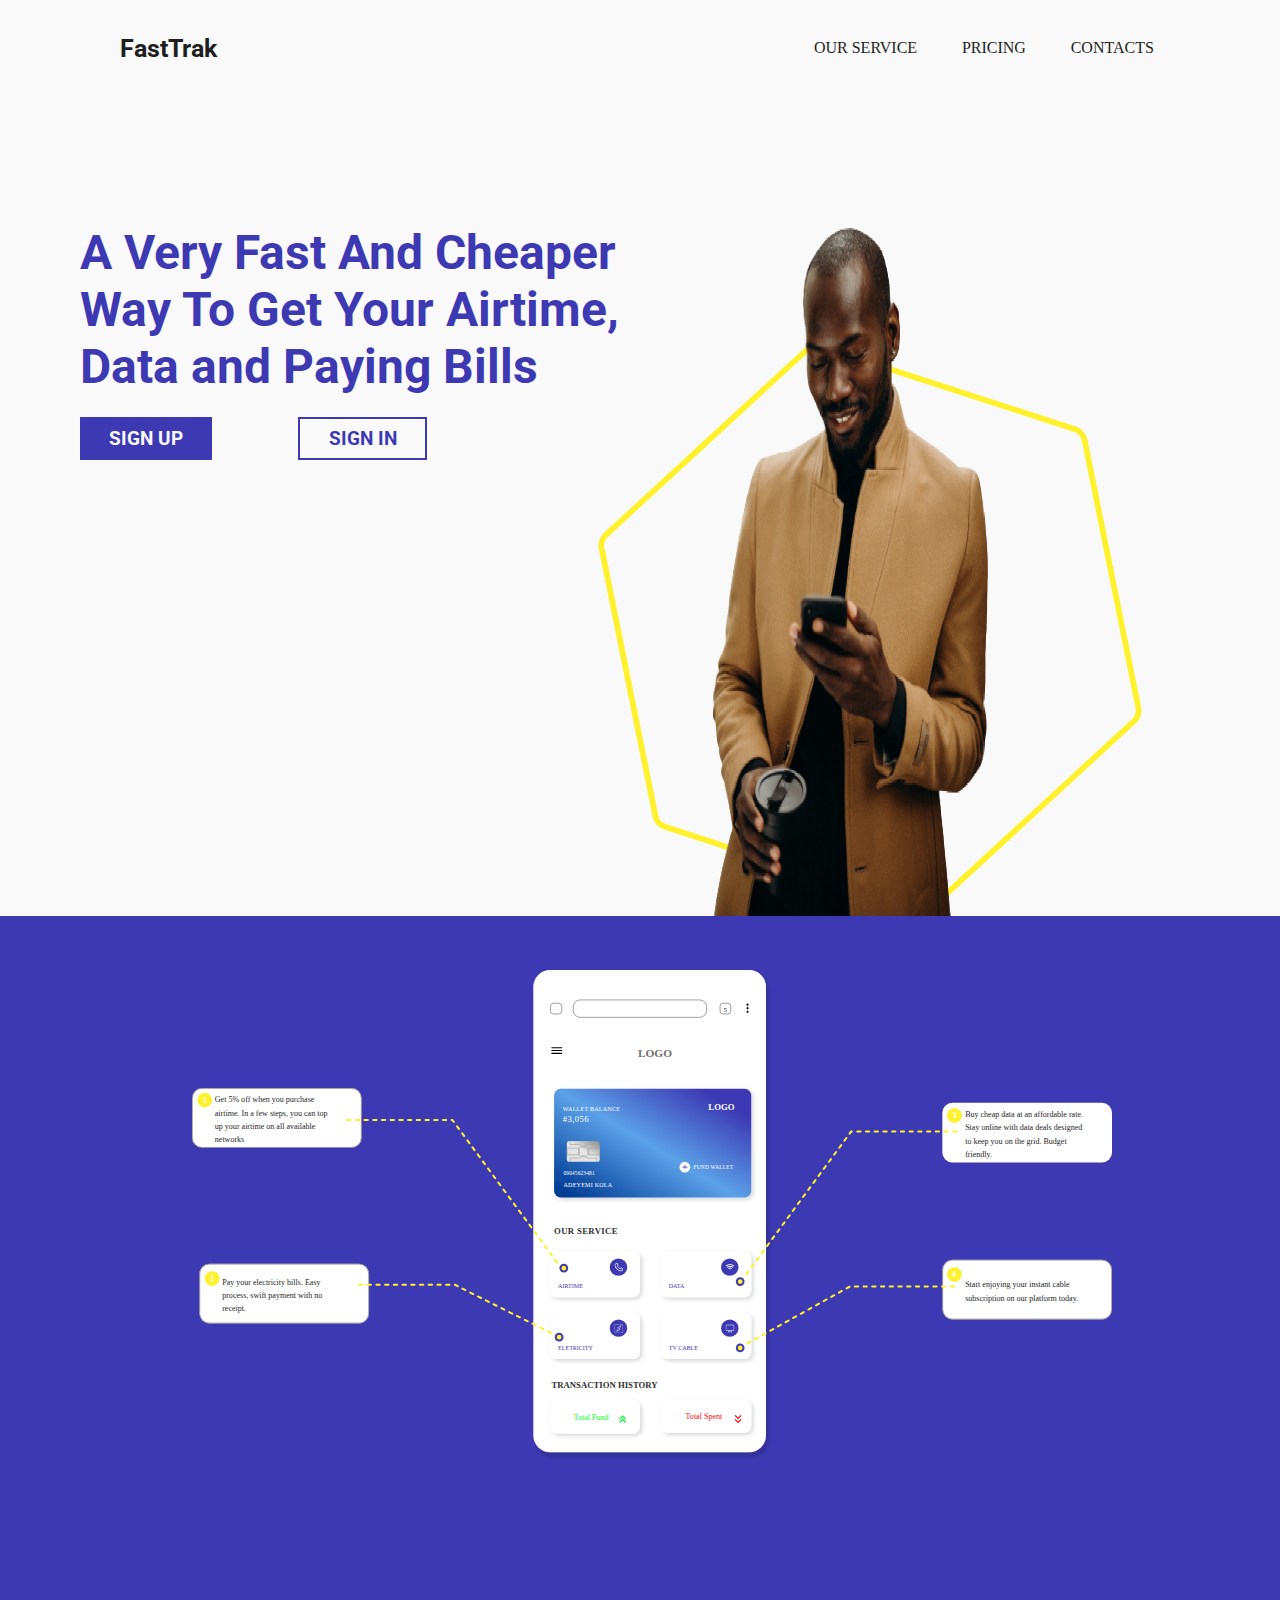
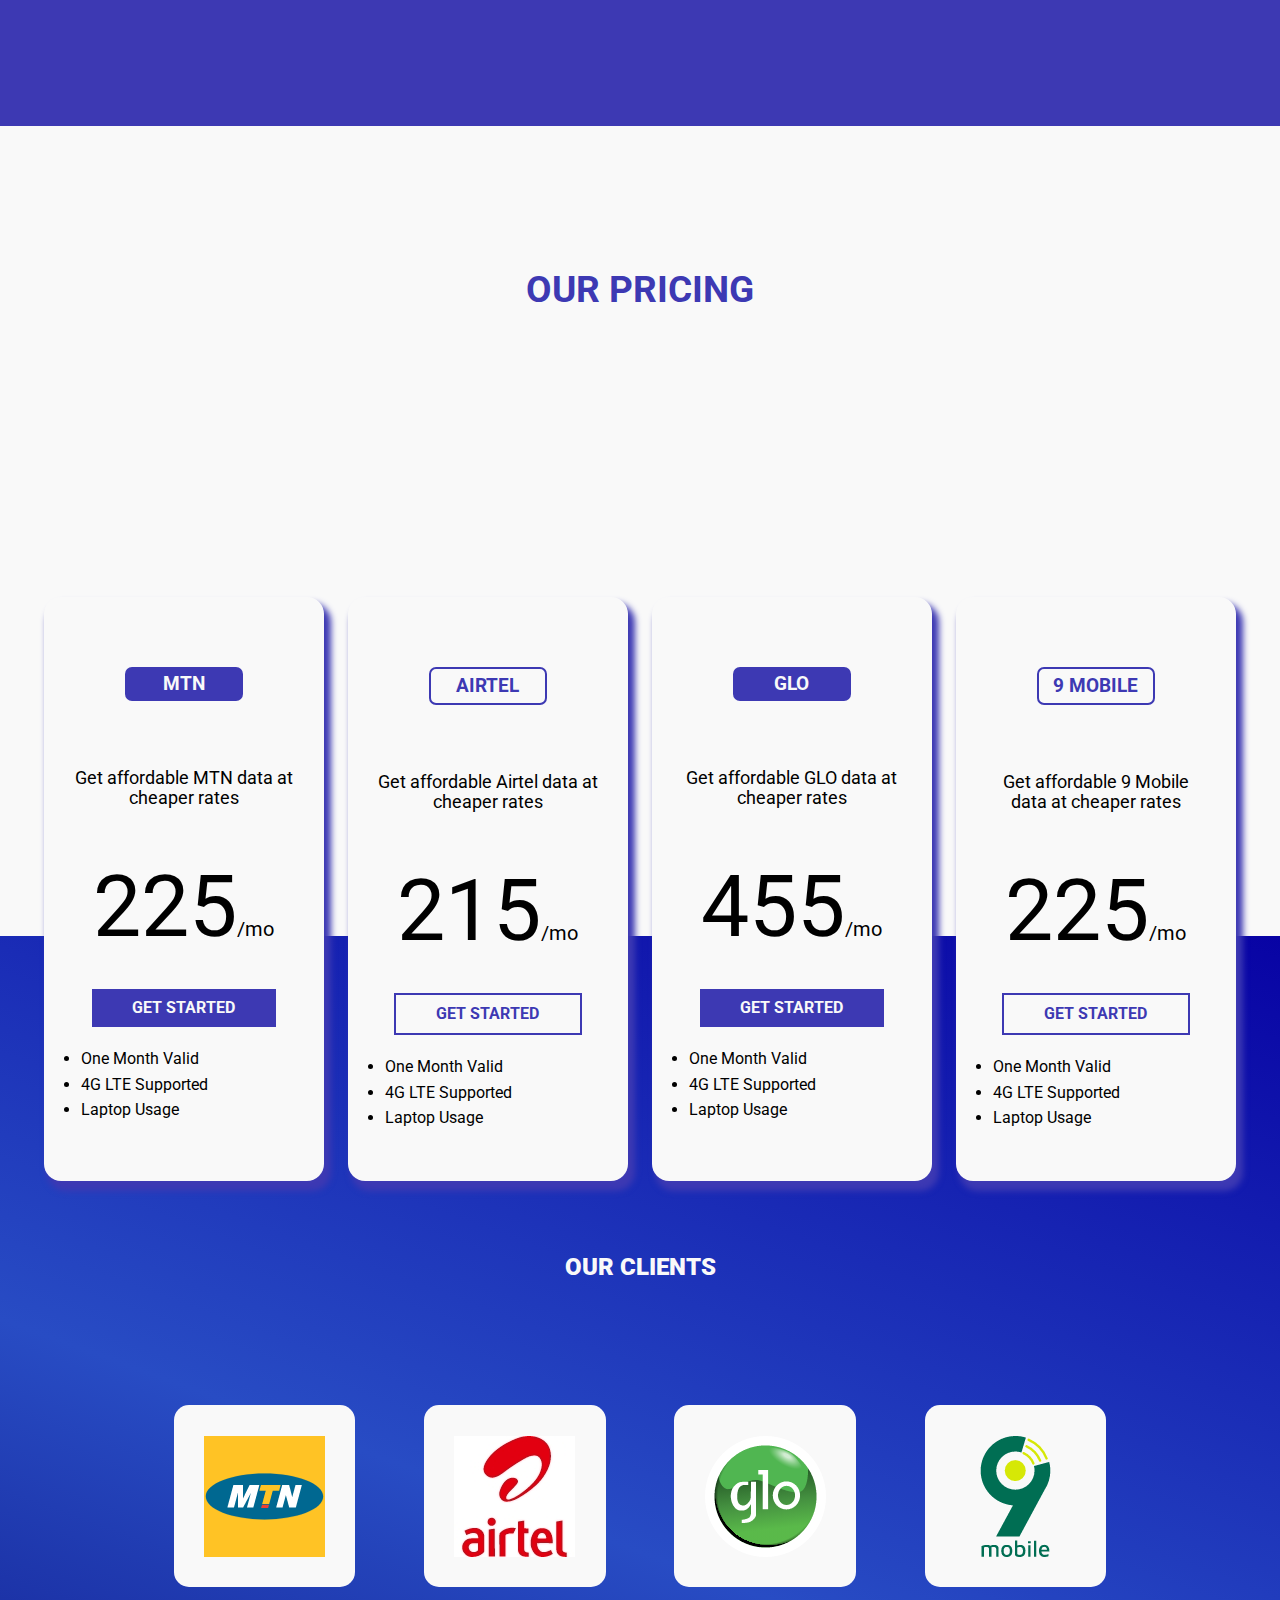
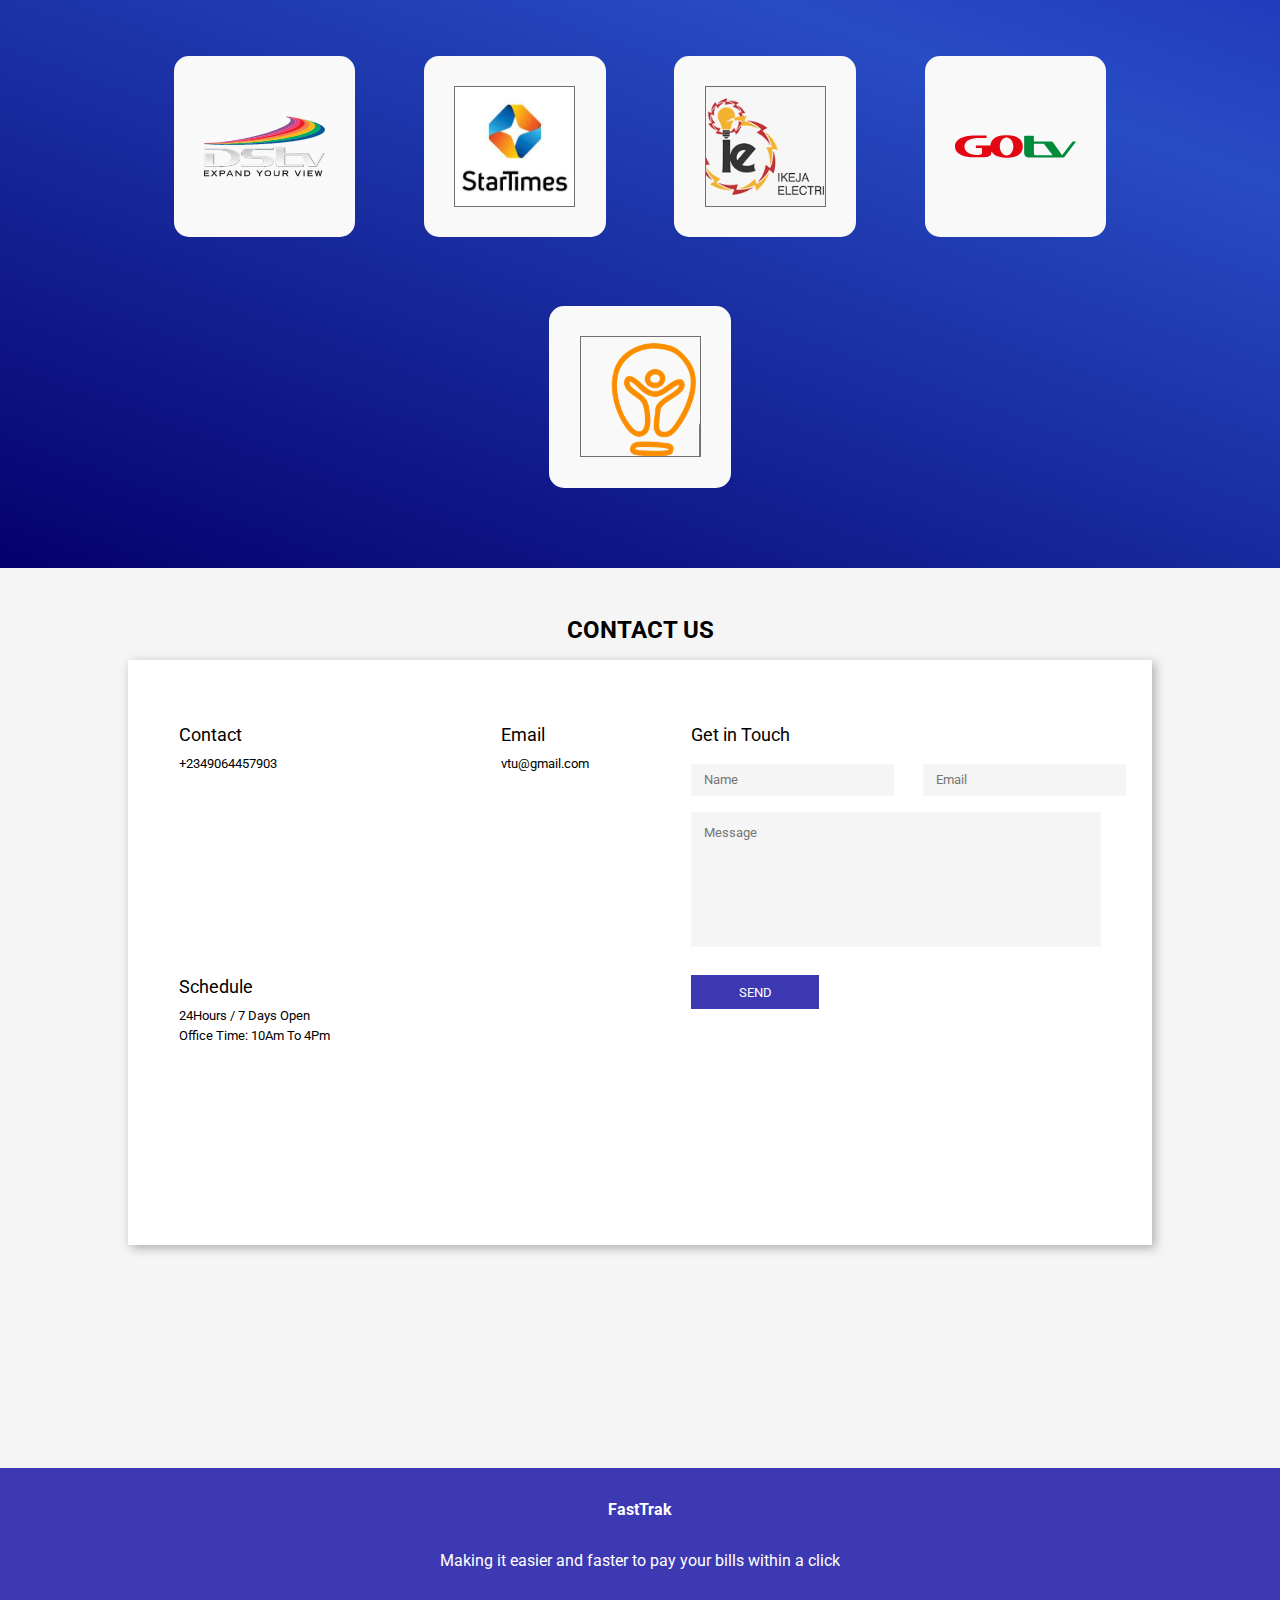
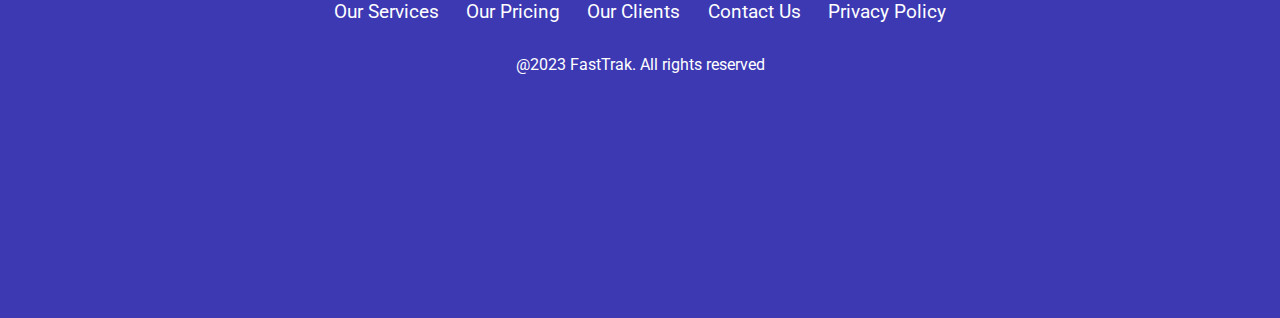
==== index.html @ 31186210 "fixed responsiveness on hero and header section" ====
<!DOCTYPE html>
<html lang="en">
  <head>
    <meta charset="UTF-8" />
    <meta name="viewport" content="width=device-width, initial-scale=1.0" />
    <title>VTU Website</title>
    <link rel="stylesheet" href="style.css" />
    <link rel="preconnect" href="https://fonts.googleapis.com" />
    <link rel="preconnect" href="https://fonts.gstatic.com" crossorigin />
    <link
      href="https://fonts.googleapis.com/css2?family=Roboto:ital,wght@0,300;0,400;0,500;0,700;0,900;1,300&display=swap"
      rel="stylesheet"
    />
    <script defer src="script.js"></script>
  </head>
  <body>
    <!-- HEADER -->
    <header>
      <h1 class="logo">FastTrak</h1>
      <nav class="navbar">
        <ul class="navlinks">
          <li class="link"><a href="#">OUR SERVICE</a></li>
          <li class="link"><a href="#">PRICING</a></li>
          <li class="link"><a href="#">CONTACTS</a></li>
        </ul>
      </nav>
    </header>

    <!-- HEADER -->

    <!-- HERO -->

    <section class="hero">
      <div class="hero-side hero-left">
        <h1 class="hero-title">
          A Very Fast And Cheaper Way To Get Your Airtime, Data and Paying Bills
        </h1>
        <a href="/signup/signup.html" class="btn btn-main">SIGN UP</a>
        <a href="#" class="btn btn-second">SIGN IN</a>
      </div>
      <div class="hero-side hero-right">
        <svg
          class="hero-polygon"
          xmlns="http://www.w3.org/2000/svg"
          width="1224.513"
          height="1153.246"
          viewBox="0 0 1224.513 1153.246"
        >
          <g
            id="hero-polygon"
            transform="matrix(0.951, 0.309, -0.309, 0.951, 274.407, 0)"
            fill="none"
            stroke-linecap="round"
          >
            <path
              d="M731.7,0a30,30,0,0,1,26.147,15.292l232.875,414a30,30,0,0,1,0,29.416l-232.875,414A30,30,0,0,1,731.7,888H267.3a30,30,0,0,1-26.147-15.292l-232.875-414a30,30,0,0,1,0-29.416l232.875-414A30,30,0,0,1,267.3,0Z"
              stroke="none"
            />
            <path
              d="M 267.2954711914062 9.99993896484375 C 260.08056640625 9.99993896484375 253.4012451171875 13.90631103515625 249.864013671875 20.19488525390625 L 16.98895263671875 434.1947326660156 C 13.58685302734375 440.2427368164062 13.58685302734375 447.7571411132812 16.98883056640625 453.8051452636719 L 249.8638916015625 867.8051147460938 C 253.401123046875 874.0933837890625 260.0804443359375 877.9998168945312 267.2953491210938 877.9998168945312 L 731.7047119140625 877.9998168945312 C 738.9194946289062 877.9998168945312 745.5989990234375 874.0933837890625 749.1361694335938 867.8049926757812 L 982.0111083984375 453.8051452636719 C 985.4132080078125 447.7570190429688 985.4132080078125 440.2428588867188 982.0111083984375 434.1947326660156 L 749.1361694335938 20.19488525390625 C 745.5989990234375 13.90631103515625 738.9194946289062 9.99993896484375 731.7047119140625 9.99993896484375 L 267.2954711914062 9.99993896484375 M 267.2954711914062 -6.103515625e-05 L 731.7047119140625 -6.103515625e-05 C 742.54296875 -6.103515625e-05 752.538330078125 5.8458251953125 757.8519287109375 15.29217529296875 L 990.726806640625 429.2920837402344 C 995.8638916015625 438.4244689941406 995.8638916015625 449.5754089355469 990.726806640625 458.7077941894531 L 757.8519287109375 872.7076416015625 C 752.538330078125 882.1539306640625 742.54296875 887.9998168945312 731.7047119140625 887.9998168945312 L 267.2953491210938 887.9998168945312 C 256.4572143554688 887.9998168945312 246.4616088867188 882.1539306640625 241.148193359375 872.7076416015625 L 8.2730712890625 458.7077941894531 C 3.13616943359375 449.5754089355469 3.13616943359375 438.4244689941406 8.27325439453125 429.2920837402344 L 241.1483154296875 15.29217529296875 C 246.4617919921875 5.8458251953125 256.4573364257812 -6.103515625e-05 267.2954711914062 -6.103515625e-05 Z"
              stroke="none"
              fill="#fff12c"
            />
          </g>
        </svg>
        <img
          class="hero-image"
          src="./design assets/hero-image.png"
          alt="data enthusiast"
        />
        <!-- hero image here... -->
      </div>
    </section>
    <!-- HERO -->

    <!-- OUR SERVICES -->
    <section class="our-services">
      <div class="our_services_svg_div">
        <h1>Our Services</h1>
        <svg
          xmlns="http://www.w3.org/2000/svg"
          xmlns:xlink="http://www.w3.org/1999/xlink"
          width="920"
          height="737"
          viewBox="0 0 1372 737"
          class="our_services_svg"
        >
          <defs>
            <filter
              id="Rectangle_449"
              x="505"
              y="0"
              width="365"
              height="737"
              filterUnits="userSpaceOnUse"
            >
              <feOffset dx="5" dy="8" input="SourceAlpha" />
              <feGaussianBlur stdDeviation="3" result="blur" />
              <feFlood flood-opacity="0.161" />
              <feComposite operator="in" in2="blur" />
              <feComposite in="SourceGraphic" />
            </filter>
            <linearGradient
              id="linear-gradient"
              x1="0.878"
              y1="0.147"
              x2="0.025"
              y2="0.934"
              gradientUnits="objectBoundingBox"
            >
              <stop offset="0" stop-color="#3d39b3" />
              <stop offset="0.466" stop-color="#5ba1e8" />
              <stop offset="1" stop-color="#003c95" />
            </linearGradient>
            <filter
              id="Rectangle_389"
              x="534"
              y="172"
              width="312"
              height="180"
              filterUnits="userSpaceOnUse"
            >
              <feOffset dx="3" dy="3" input="SourceAlpha" />
              <feGaussianBlur stdDeviation="3" result="blur-2" />
              <feFlood flood-opacity="0.161" />
              <feComposite operator="in" in2="blur-2" />
              <feComposite in="SourceGraphic" />
            </filter>
            <linearGradient
              id="linear-gradient-2"
              x1="0.955"
              y1="0.056"
              x2="0.069"
              y2="0.948"
              gradientUnits="objectBoundingBox"
            >
              <stop offset="0" stop-color="#919191" />
              <stop offset="0.494" stop-color="#e6e6e6" />
              <stop offset="1" stop-color="#e2e2e2" />
            </linearGradient>
            <filter
              id="Rectangle_394"
              x="528"
              y="414"
              width="152"
              height="87"
              filterUnits="userSpaceOnUse"
            >
              <feOffset dx="3" dy="3" input="SourceAlpha" />
              <feGaussianBlur stdDeviation="3" result="blur-3" />
              <feFlood flood-opacity="0.161" />
              <feComposite operator="in" in2="blur-3" />
              <feComposite in="SourceGraphic" />
            </filter>
            <filter
              id="Rectangle_402"
              x="528"
              y="637"
              width="152"
              height="67"
              filterUnits="userSpaceOnUse"
            >
              <feOffset dx="3" dy="3" input="SourceAlpha" />
              <feGaussianBlur stdDeviation="3" result="blur-4" />
              <feFlood flood-opacity="0.161" />
              <feComposite operator="in" in2="blur-4" />
              <feComposite in="SourceGraphic" />
            </filter>
            <filter
              id="Rectangle_403"
              x="694"
              y="636"
              width="152"
              height="67"
              filterUnits="userSpaceOnUse"
            >
              <feOffset dx="3" dy="3" input="SourceAlpha" />
              <feGaussianBlur stdDeviation="3" result="blur-5" />
              <feFlood flood-opacity="0.161" />
              <feComposite operator="in" in2="blur-5" />
              <feComposite in="SourceGraphic" />
            </filter>
            <filter
              id="Rectangle_396"
              x="528"
              y="506"
              width="152"
              height="87"
              filterUnits="userSpaceOnUse"
            >
              <feOffset dx="3" dy="3" input="SourceAlpha" />
              <feGaussianBlur stdDeviation="3" result="blur-6" />
              <feFlood flood-opacity="0.161" />
              <feComposite operator="in" in2="blur-6" />
              <feComposite in="SourceGraphic" />
            </filter>
            <filter
              id="Rectangle_395"
              x="694"
              y="414"
              width="152"
              height="87"
              filterUnits="userSpaceOnUse"
            >
              <feOffset dx="3" dy="3" input="SourceAlpha" />
              <feGaussianBlur stdDeviation="3" result="blur-7" />
              <feFlood flood-opacity="0.161" />
              <feComposite operator="in" in2="blur-7" />
              <feComposite in="SourceGraphic" />
            </filter>
            <clipPath id="clip-path">
              <rect
                id="Rectangle_398"
                data-name="Rectangle 398"
                width="13"
                height="13"
                transform="translate(-0.2 -0.037)"
                fill="#e3e3e3"
              />
            </clipPath>
            <clipPath id="clip-path-2">
              <rect
                id="Rectangle_399"
                data-name="Rectangle 399"
                width="13"
                height="13"
                transform="translate(0.141 0.421)"
                fill="#e3e3e3"
              />
            </clipPath>
            <clipPath id="clip-path-3">
              <rect
                id="Rectangle_400"
                data-name="Rectangle 400"
                width="13"
                height="13"
                transform="translate(-0.2 0.421)"
                fill="#fff"
              />
            </clipPath>
            <filter
              id="Rectangle_397"
              x="694"
              y="506"
              width="152"
              height="87"
              filterUnits="userSpaceOnUse"
            >
              <feOffset dx="3" dy="3" input="SourceAlpha" />
              <feGaussianBlur stdDeviation="3" result="blur-8" />
              <feFlood flood-opacity="0.161" />
              <feComposite operator="in" in2="blur-8" />
              <feComposite in="SourceGraphic" />
            </filter>
            <clipPath id="clip-path-4">
              <rect
                id="Rectangle_401"
                data-name="Rectangle 401"
                width="13"
                height="13"
                transform="translate(0.141 -0.037)"
                fill="#e3e3e3"
              />
            </clipPath>
          </defs>
          <g id="services" transform="translate(-274 -1286)">
            <g id="mobile">
              <g
                transform="matrix(1, 0, 0, 1, 274, 1286)"
                filter="url(#Rectangle_449)"
              >
                <rect
                  id="Rectangle_449-2"
                  data-name="Rectangle 449"
                  width="347"
                  height="719"
                  rx="25"
                  transform="translate(509 1)"
                  fill="#fff"
                />
              </g>
              <g
                id="Group_62"
                data-name="Group 62"
                transform="translate(789.702 1291)"
              >
                <g
                  id="Rectangle_387"
                  data-name="Rectangle 387"
                  transform="translate(52.298 40)"
                  fill="#fff"
                  stroke="#707070"
                  stroke-width="1"
                >
                  <rect width="200" height="27" rx="11" stroke="none" />
                  <rect
                    x="0.5"
                    y="0.5"
                    width="199"
                    height="26"
                    rx="10.5"
                    fill="none"
                  />
                </g>
                <g
                  id="icon_navigation_more_vert_24px"
                  data-name="icon/navigation/more_vert_24px"
                  transform="translate(302.298 43)"
                >
                  <rect id="Boundary" width="21" height="21" fill="none" />
                  <path
                    id="_Color"
                    data-name=" ↳Color"
                    d="M1.5,14A1.641,1.641,0,0,1,0,12.25,1.642,1.642,0,0,1,1.5,10.5,1.642,1.642,0,0,1,3,12.25,1.641,1.641,0,0,1,1.5,14Zm0-5.25A1.641,1.641,0,0,1,0,7,1.641,1.641,0,0,1,1.5,5.25,1.641,1.641,0,0,1,3,7,1.641,1.641,0,0,1,1.5,8.75Zm0-5.25A1.641,1.641,0,0,1,0,1.75,1.641,1.641,0,0,1,1.5,0,1.641,1.641,0,0,1,3,1.75,1.641,1.641,0,0,1,1.5,3.5Z"
                    transform="translate(9 3)"
                  />
                </g>
                <g
                  id="Rectangle_388"
                  data-name="Rectangle 388"
                  transform="translate(271.298 45)"
                  fill="#fff"
                  stroke="#707070"
                  stroke-width="1"
                >
                  <rect width="17" height="17" rx="5" stroke="none" />
                  <rect
                    x="0.5"
                    y="0.5"
                    width="16"
                    height="16"
                    rx="4.5"
                    fill="none"
                  />
                </g>
                <g
                  id="Rectangle_386"
                  data-name="Rectangle 386"
                  transform="translate(18.298 45)"
                  fill="#fff"
                  stroke="#707070"
                  stroke-width="1"
                >
                  <rect width="18" height="17" rx="5" stroke="none" />
                  <rect
                    x="0.5"
                    y="0.5"
                    width="17"
                    height="16"
                    rx="4.5"
                    fill="none"
                  />
                </g>
                <g
                  id="icon_navigation_menu_24px"
                  data-name="icon/navigation/menu_24px"
                  transform="translate(17.298 106)"
                >
                  <rect
                    id="Boundary-2"
                    data-name="Boundary"
                    width="21"
                    height="21"
                    fill="none"
                  />
                  <path
                    id="_Color-2"
                    data-name=" ↳Color"
                    d="M16,10H0V8.333H16V10Zm0-4.166H0V4.167H16V5.833Zm0-4.167H0V0H16V1.666Z"
                    transform="translate(3 5)"
                  />
                </g>
                <text
                  id="LOGO"
                  transform="translate(149.298 125)"
                  fill="#707070"
                  font-size="17"
                  font-family="SegoeUI-Bold, Segoe UI"
                  font-weight="700"
                >
                  <tspan x="0" y="0">LOGO</tspan>
                </text>
                <g
                  transform="matrix(1, 0, 0, 1, -515.7, -5)"
                  filter="url(#Rectangle_389)"
                >
                  <rect
                    id="Rectangle_389-2"
                    data-name="Rectangle 389"
                    width="294"
                    height="162"
                    rx="10"
                    transform="translate(540 178)"
                    fill="url(#linear-gradient)"
                  />
                </g>
                <g
                  id="Group_48"
                  data-name="Group 48"
                  transform="translate(43.747 250.526)"
                >
                  <rect
                    id="Rectangle_390"
                    data-name="Rectangle 390"
                    width="49"
                    height="31"
                    rx="4"
                    transform="translate(-0.449 0.474)"
                    fill="url(#linear-gradient-2)"
                  />
                  <g
                    id="Rectangle_392"
                    data-name="Rectangle 392"
                    transform="translate(-0.449 10.474)"
                    fill="none"
                    stroke="#a5a5a5"
                    stroke-width="1"
                  >
                    <rect width="18" height="11" stroke="none" />
                    <rect x="0.5" y="0.5" width="17" height="10" fill="none" />
                  </g>
                  <g
                    id="Rectangle_393"
                    data-name="Rectangle 393"
                    transform="translate(31.551 10.474)"
                    fill="none"
                    stroke="#a5a5a5"
                    stroke-width="1"
                  >
                    <rect width="17" height="11" stroke="none" />
                    <rect x="0.5" y="0.5" width="16" height="10" fill="none" />
                  </g>
                  <path
                    id="Path_396"
                    data-name="Path 396"
                    d="M11492,5935.016l6.345,3.219h13.764v5.015"
                    transform="translate(-11467.841 -5912.189)"
                    fill="none"
                    stroke="#a5a5a5"
                    stroke-width="1"
                  />
                  <path
                    id="Path_399"
                    data-name="Path 399"
                    d="M11492,5943.25l6.345-3.219h13.764v-5.016"
                    transform="translate(-11467.841 -5934.622)"
                    fill="none"
                    stroke="#a5a5a5"
                    stroke-width="1"
                  />
                  <path
                    id="Path_397"
                    data-name="Path 397"
                    d="M11512.108,5935.016l-6.345,3.368H11492v5.247"
                    transform="translate(-11487.686 -5912.569)"
                    fill="none"
                    stroke="#a5a5a5"
                    stroke-width="1"
                  />
                  <path
                    id="Path_398"
                    data-name="Path 398"
                    d="M11512.108,5943.63l-6.345-3.368H11492v-5.247"
                    transform="translate(-11487.686 -5934.622)"
                    fill="none"
                    stroke="#a5a5a5"
                    stroke-width="1"
                  />
                  <g
                    id="Rectangle_391"
                    data-name="Rectangle 391"
                    transform="translate(17.551 8.474)"
                    fill="none"
                    stroke="#a5a5a5"
                    stroke-width="1"
                  >
                    <rect width="14" height="15" rx="3" stroke="none" />
                    <rect
                      x="0.5"
                      y="0.5"
                      width="13"
                      height="14"
                      rx="2.5"
                      fill="none"
                    />
                  </g>
                </g>
                <text
                  id="ADEYEMI_KOLA"
                  data-name="ADEYEMI KOLA"
                  transform="translate(38.298 319)"
                  fill="#fff"
                  font-size="9"
                  font-family="SegoeUI, Segoe UI"
                  letter-spacing="0.04em"
                >
                  <tspan x="0" y="0">ADEYEMI KOLA</tspan>
                </text>
                <text
                  id="_09045623481"
                  data-name="09045623481"
                  transform="translate(38.298 301)"
                  fill="#fff"
                  font-size="8"
                  font-family="SegoeUI, Segoe UI"
                  letter-spacing="0.03em"
                >
                  <tspan x="0" y="0">09045623481</tspan>
                </text>
                <text
                  id="LOGO-2"
                  data-name="LOGO"
                  transform="translate(254.298 205)"
                  fill="#fff"
                  font-size="13"
                  font-family="SegoeUI-Bold, Segoe UI"
                  font-weight="700"
                >
                  <tspan x="0" y="0">LOGO</tspan>
                </text>
                <text
                  id="WALLET_BALANCE"
                  data-name="WALLET BALANCE"
                  transform="translate(37.298 206)"
                  fill="#fff"
                  font-size="9"
                  font-family="SegoeUI, Segoe UI"
                  letter-spacing="0.04em"
                >
                  <tspan x="0" y="0">WALLET BALANCE</tspan>
                </text>
                <text
                  id="FUND_WALLET"
                  data-name="FUND WALLET"
                  transform="translate(232.298 292)"
                  fill="#fff"
                  font-size="8"
                  font-family="SegoeUI, Segoe UI"
                  letter-spacing="0.04em"
                >
                  <tspan x="0" y="0">FUND WALLET</tspan>
                </text>
                <text
                  id="_3_056"
                  data-name="#3,056"
                  transform="translate(37.298 223)"
                  fill="#fff"
                  font-size="13"
                  font-family="SegoeUI, Segoe UI"
                  letter-spacing="0.04em"
                >
                  <tspan x="0" y="0">#3,056</tspan>
                </text>
                <circle
                  id="Ellipse_44"
                  data-name="Ellipse 44"
                  cx="8"
                  cy="8"
                  r="8"
                  transform="translate(211.298 282)"
                  fill="#fff"
                />
                <g
                  id="icon_content_add_24px"
                  data-name="icon/content/add_24px"
                  transform="translate(211.298 282)"
                >
                  <rect
                    id="Boundary-3"
                    data-name="Boundary"
                    width="15"
                    height="15"
                    fill="none"
                  />
                  <path
                    id="_Color-3"
                    data-name=" ↳Color"
                    d="M7.765,3.944H4.437V6.9H3.328V3.944H0V2.958H3.328V0H4.437V2.958H7.765Z"
                    transform="translate(4.314 4.314)"
                    fill="#3d39b3"
                  />
                </g>
                <text
                  id="OUR_SERVICE"
                  data-name="OUR SERVICE"
                  transform="translate(24.298 389)"
                  fill="#313131"
                  font-size="13"
                  font-family="SegoeUI-Bold, Segoe UI"
                  font-weight="700"
                  letter-spacing="0.04em"
                >
                  <tspan x="0" y="0">OUR SERVICE</tspan>
                </text>
                <g
                  transform="matrix(1, 0, 0, 1, -515.7, -5)"
                  filter="url(#Rectangle_394)"
                >
                  <rect
                    id="Rectangle_394-2"
                    data-name="Rectangle 394"
                    width="134"
                    height="69"
                    rx="10"
                    transform="translate(534 420)"
                    fill="#fff"
                  />
                </g>
                <g
                  transform="matrix(1, 0, 0, 1, -515.7, -5)"
                  filter="url(#Rectangle_402)"
                >
                  <rect
                    id="Rectangle_402-2"
                    data-name="Rectangle 402"
                    width="134"
                    height="49"
                    rx="10"
                    transform="translate(534 643)"
                    fill="#fff"
                  />
                </g>
                <g
                  transform="matrix(1, 0, 0, 1, -515.7, -5)"
                  filter="url(#Rectangle_403)"
                >
                  <rect
                    id="Rectangle_403-2"
                    data-name="Rectangle 403"
                    width="134"
                    height="49"
                    rx="10"
                    transform="translate(700 642)"
                    fill="#fff"
                  />
                </g>
                <g
                  transform="matrix(1, 0, 0, 1, -515.7, -5)"
                  filter="url(#Rectangle_396)"
                >
                  <rect
                    id="Rectangle_396-2"
                    data-name="Rectangle 396"
                    width="134"
                    height="69"
                    rx="10"
                    transform="translate(534 512)"
                    fill="#fff"
                  />
                </g>
                <g
                  transform="matrix(1, 0, 0, 1, -515.7, -5)"
                  filter="url(#Rectangle_395)"
                >
                  <rect
                    id="Rectangle_395-2"
                    data-name="Rectangle 395"
                    width="134"
                    height="69"
                    rx="10"
                    transform="translate(700 420)"
                    fill="#fff"
                  />
                </g>
                <circle
                  id="Ellipse_45"
                  data-name="Ellipse 45"
                  cx="13"
                  cy="13"
                  r="13"
                  transform="translate(107.298 426)"
                  fill="#3d39b3"
                />
                <circle
                  id="Ellipse_48"
                  data-name="Ellipse 48"
                  cx="13"
                  cy="13"
                  r="13"
                  transform="translate(107.298 517)"
                  fill="#3d39b3"
                />
                <circle
                  id="Ellipse_46"
                  data-name="Ellipse 46"
                  cx="13"
                  cy="13"
                  r="13"
                  transform="translate(273.298 426)"
                  fill="#3d39b3"
                />
                <g
                  id="Mask_Group_17"
                  data-name="Mask Group 17"
                  transform="translate(114.498 524.037)"
                  clip-path="url(#clip-path)"
                >
                  <g id="electricity-svgrepo-com" transform="translate(0 0)">
                    <path
                      id="Path_400"
                      data-name="Path 400"
                      d="M12.357,13.561a1.2,1.2,0,0,0,1.2-1.2V3.027a1.2,1.2,0,0,0-1.2-1.2H3.027a1.2,1.2,0,0,0-1.2,1.2v9.33a1.2,1.2,0,0,0,1.2,1.2Zm0,.6H3.027a1.806,1.806,0,0,1-1.806-1.806V3.027A1.806,1.806,0,0,1,3.027,1.221h9.33a1.806,1.806,0,0,1,1.806,1.806v9.33A1.806,1.806,0,0,1,12.357,14.163Z"
                      transform="translate(-1.221 -1.221)"
                      fill="#fff"
                    />
                    <path
                      id="Path_401"
                      data-name="Path 401"
                      d="M11.319,3.9l-.005,0ZM6.843,6.826l.786.512a.3.3,0,0,1,.1.4L5.368,11.8,9.453,9.133l-.786-.512a.3.3,0,0,1-.1-.4l2.357-4.06L6.843,6.826Zm-.715.253a.3.3,0,0,1,0-.5L10.972,3.41a.492.492,0,0,1,.709.649L9.235,8.273l.934.607a.3.3,0,0,1,0,.5L5.325,12.549a.492.492,0,0,1-.71-.649L7.061,7.686l-.934-.607Z"
                      transform="translate(-1.677 -1.508)"
                      fill="#fff"
                    />
                  </g>
                </g>
                <g
                  id="Mask_Group_18"
                  data-name="Mask Group 18"
                  transform="translate(280.157 432.579)"
                  clip-path="url(#clip-path-2)"
                >
                  <g id="wi-fi-svgrepo-com" transform="translate(0 1.756)">
                    <path
                      id="Path_402"
                      data-name="Path 402"
                      d="M6.986,9.717a.182.182,0,0,0-.01.277l.673.673a.2.2,0,0,0,.288,0l.673-.673a.182.182,0,0,0-.01-.277,1.36,1.36,0,0,0-1.614,0Z"
                      transform="translate(-1.301 -1.297)"
                      fill="#fff"
                    />
                    <path
                      id="Path_403"
                      data-name="Path 403"
                      d="M5.117,7.976a.6.6,0,0,1,.038-.919,4.079,4.079,0,0,1,4.731,0,.6.6,0,0,1,.038.919.837.837,0,0,1-1.016.064,2.722,2.722,0,0,0-2.774,0A.837.837,0,0,1,5.117,7.976Z"
                      transform="translate(-1.027 -0.864)"
                      fill="#fff"
                    />
                    <path
                      id="Path_404"
                      data-name="Path 404"
                      d="M2.89,5.622a.63.63,0,0,1,.023-.936,6.8,6.8,0,0,1,8.6,0,.63.63,0,0,1,.023.936.751.751,0,0,1-.99.031,5.438,5.438,0,0,0-6.671,0A.751.751,0,0,1,2.89,5.622Z"
                      transform="translate(-0.721 -0.432)"
                      fill="#fff"
                    />
                    <path
                      id="Path_405"
                      data-name="Path 405"
                      d="M.605,3.267a.644.644,0,0,1,.017-.944,9.515,9.515,0,0,1,12.517.05.644.644,0,0,1,.009.944.726.726,0,0,1-.981.013A8.156,8.156,0,0,0,1.586,3.288.726.726,0,0,1,.605,3.267Z"
                      transform="translate(-0.408)"
                      fill="#fff"
                    />
                  </g>
                </g>
                <g
                  id="Mask_Group_20"
                  data-name="Mask Group 20"
                  transform="translate(114.498 432.579)"
                  clip-path="url(#clip-path-3)"
                >
                  <path
                    id="phone-svgrepo-com_1_"
                    data-name="phone-svgrepo-com (1)"
                    d="M11.028,9l-.351-.353h0Zm.3-.3.351.353h0Zm1.6-.21-.238.437Zm1.268.689-.238.437Zm.357,2.16.351.353Zm-.943.937-.351-.353Zm-.879.444.046.5h0ZM6.193,9.905l.351-.353ZM3,3.945l-.5.028h0Zm4.3.963.351.353h0Zm.1-1.761.4-.3ZM6.564,2.029l-.4.3h0ZM4.5,1.841l.351.353h0ZM3.457,2.876l-.351-.353h0ZM8.349,7.762,8.7,7.409Zm3.031,1.589.3-.3-.7-.706-.3.3ZM12.7,8.924l1.268.689.475-.875L13.172,8.05Zm1.512,2.059-.943.937.7.706.943-.937Zm-1.517,1.239c-.962.09-3.452.01-6.147-2.67l-.7.706c2.941,2.925,5.741,3.067,6.941,2.956ZM6.544,9.552C3.975,7,3.549,4.849,3.5,3.917L2.5,3.973c.067,1.173.594,3.554,3.34,6.285Zm.913-4.1.19-.189-.7-.706-.19.189Zm.342-2.6L6.962,1.731l-.8.6L7,3.445ZM4.147,1.488,3.106,2.523l.7.706L4.849,2.194ZM7.106,5.1c-.351-.353-.351-.352-.352-.352h0l0,0,0,0-.009.01-.021.024a.817.817,0,0,0-.05.067,1.013,1.013,0,0,0-.108.211,1.393,1.393,0,0,0-.059.711A4.58,4.58,0,0,0,8,8.115l.7-.706A3.714,3.714,0,0,1,7.484,5.622a.416.416,0,0,1,.006-.207c0-.009.005-.01,0,0l-.011.014-.01.011-.006.007,0,0,0,0h0S7.457,5.451,7.106,5.1ZM8,8.115A4.613,4.613,0,0,0,10.348,9.6a1.408,1.408,0,0,0,.711-.058,1.02,1.02,0,0,0,.211-.107.812.812,0,0,0,.067-.05l.024-.021.01-.009,0,0,0,0h0s0,0-.35-.354-.35-.353-.35-.354h0l0,0,0,0,.007-.006.011-.01.014-.011c.006,0,0,0,0,0a.431.431,0,0,1-.212.007,3.743,3.743,0,0,1-1.8-1.21ZM6.962,1.731a1.875,1.875,0,0,0-2.815-.243l.7.706a.88.88,0,0,1,1.316.134ZM3.5,3.917a.912.912,0,0,1,.311-.687l-.7-.706a1.9,1.9,0,0,0-.6,1.45Zm9.769,8a.953.953,0,0,1-.574.3l.092.991a1.943,1.943,0,0,0,1.184-.587ZM7.647,5.261A1.84,1.84,0,0,0,7.8,2.849l-.8.6a.845.845,0,0,1-.056,1.11Zm6.317,4.352a.87.87,0,0,1,.244,1.37l.7.706a1.864,1.864,0,0,0-.471-2.95ZM11.681,9.05A.856.856,0,0,1,12.7,8.924l.475-.875a1.851,1.851,0,0,0-2.193.295Z"
                    transform="translate(-2.5 -0.629)"
                    fill="#fff"
                  />
                </g>
                <text
                  id="AIRTIME"
                  transform="translate(30.298 470)"
                  fill="#3d39b3"
                  font-size="9"
                  font-family="SegoeUI, Segoe UI"
                >
                  <tspan x="0" y="0">AIRTIME</tspan>
                </text>
                <text
                  id="ELETRICITY"
                  transform="translate(30.298 562)"
                  fill="#3d39b3"
                  font-size="9"
                  font-family="SegoeUI, Segoe UI"
                >
                  <tspan x="0" y="0">ELETRICITY</tspan>
                </text>
                <g id="Group_249" data-name="Group 249">
                  <g
                    transform="matrix(1, 0, 0, 1, -515.7, -5)"
                    filter="url(#Rectangle_397)"
                  >
                    <rect
                      id="Rectangle_397-2"
                      data-name="Rectangle 397"
                      width="134"
                      height="69"
                      rx="10"
                      transform="translate(700 512)"
                      fill="#fff"
                    />
                  </g>
                  <circle
                    id="Ellipse_47"
                    data-name="Ellipse 47"
                    cx="13"
                    cy="13"
                    r="13"
                    transform="translate(273.298 517)"
                    fill="#3d39b3"
                  />
                  <g
                    id="Mask_Group_19"
                    data-name="Mask Group 19"
                    transform="translate(280.157 524.037)"
                    clip-path="url(#clip-path-4)"
                  >
                    <g id="tv-svgrepo-com" transform="translate(0 0.863)">
                      <path
                        id="Path_406"
                        data-name="Path 406"
                        d="M9.68,15.861h2.588v.863H9.68Zm-1.726.863v.863h6.04v-.863h-.863v-.863l.467,0,.094,0c1.148-.049,1.085-.521-.075-.521l-5.414,0c-1.148.049-1.086.521.074.521h.54v.863Z"
                        transform="translate(-4.503 -6.37)"
                        fill="#fff"
                      />
                      <path
                        id="Path_407"
                        data-name="Path 407"
                        d="M6.2,5.807h8.628l.076,0A1.294,1.294,0,0,1,16.126,7.1v5.177l0,.076a1.294,1.294,0,0,1-1.292,1.218H6.2l-.076,0a1.294,1.294,0,0,1-1.218-1.292V7.1l0-.076A1.294,1.294,0,0,1,6.2,5.807Zm6.471,8.628h2.157l.094,0a2.157,2.157,0,0,0,2.063-2.155V7.1l0-.094a2.157,2.157,0,0,0-2.155-2.063H6.2l-.094,0A2.157,2.157,0,0,0,4.047,7.1v5.177l0,.094A2.157,2.157,0,0,0,6.2,14.435h6.471Z"
                        transform="translate(-4.047 -4.944)"
                        fill="#fff"
                      />
                    </g>
                  </g>
                  <text
                    id="TV_CABLE"
                    data-name="TV CABLE"
                    transform="translate(195.298 562)"
                    fill="#3d39b3"
                    font-size="9"
                    font-family="SegoeUI, Segoe UI"
                  >
                    <tspan x="0" y="0">TV CABLE</tspan>
                  </text>
                </g>
                <text
                  id="DATA"
                  transform="translate(195.298 470)"
                  fill="#3d39b3"
                  font-size="9"
                  font-family="SegoeUI, Segoe UI"
                >
                  <tspan x="0" y="0">DATA</tspan>
                </text>
                <text
                  id="TRANSACTION_HISTORY"
                  data-name="TRANSACTION HISTORY"
                  transform="translate(20.298 620)"
                  fill="#313131"
                  font-size="13"
                  font-family="SegoeUI-Bold, Segoe UI"
                  font-weight="700"
                >
                  <tspan x="0" y="0">TRANSACTION HISTORY</tspan>
                </text>
                <text
                  id="Total_Fund"
                  data-name="Total Fund"
                  transform="translate(53.298 667)"
                  fill="#00ff2b"
                  font-size="12"
                  font-family="SegoeUI, Segoe UI"
                >
                  <tspan x="0" y="0">Total Fund</tspan>
                </text>
                <text
                  id="Total_Spent"
                  data-name="Total Spent"
                  transform="translate(220.298 666)"
                  fill="#ff0909"
                  font-size="12"
                  font-family="SegoeUI, Segoe UI"
                >
                  <tspan x="0" y="0">Total Spent</tspan>
                </text>
                <g
                  id="icon_navigation_expand_less_24px"
                  data-name="icon/navigation/expand_less_24px"
                  transform="translate(116.298 653)"
                >
                  <rect
                    id="Boundary-4"
                    data-name="Boundary"
                    width="21"
                    height="21"
                    fill="none"
                  />
                  <path
                    id="_Color-4"
                    data-name=" ↳Color"
                    d="M5.177,0,0,5.177,1.217,6.393l3.96-3.952,3.96,3.952,1.217-1.217Z"
                    transform="translate(5.177 6.902)"
                    fill="#00ff2b"
                  />
                </g>
                <g
                  id="icon_navigation_expand_less_24px-2"
                  data-name="icon/navigation/expand_less_24px"
                  transform="translate(116.298 658)"
                >
                  <rect
                    id="Boundary-5"
                    data-name="Boundary"
                    width="21"
                    height="21"
                    fill="none"
                  />
                  <path
                    id="_Color-5"
                    data-name=" ↳Color"
                    d="M5.177,0,0,5.177,1.217,6.393l3.96-3.952,3.96,3.952,1.217-1.217Z"
                    transform="translate(5.177 6.902)"
                    fill="#00ff2b"
                  />
                </g>
                <g
                  id="icon_navigation_expand_more_24px"
                  data-name="icon/navigation/expand_more_24px"
                  transform="translate(288.298 652)"
                >
                  <rect
                    id="Boundary-6"
                    data-name="Boundary"
                    width="21"
                    height="21"
                    fill="none"
                  />
                  <path
                    id="_Color-6"
                    data-name=" ↳Color"
                    d="M9.137,0,5.177,3.946,1.217,0,0,1.215l5.177,5.17,5.177-5.17Z"
                    transform="translate(5.177 7.42)"
                    fill="#ff0909"
                  />
                </g>
                <g
                  id="icon_navigation_expand_more_24px-2"
                  data-name="icon/navigation/expand_more_24px"
                  transform="translate(288.298 658)"
                >
                  <rect
                    id="Boundary-7"
                    data-name="Boundary"
                    width="21"
                    height="21"
                    fill="none"
                  />
                  <path
                    id="_Color-7"
                    data-name=" ↳Color"
                    d="M9.137,0,5.177,3.946,1.217,0,0,1.215l5.177,5.17,5.177-5.17Z"
                    transform="translate(5.177 7.42)"
                    fill="#ff0909"
                  />
                </g>
                <text
                  id="_5"
                  data-name="5"
                  transform="translate(277.298 58)"
                  font-size="9"
                  font-family="SegoeUI, Segoe UI"
                >
                  <tspan x="0" y="0">5</tspan>
                </text>
              </g>
            </g>
            <g id="airtime-2" data-name="airtime">
              <g
                id="Rectangle_455"
                data-name="Rectangle 455"
                transform="translate(274 1463)"
                fill="#fff"
                stroke="#707070"
                stroke-width="1"
              >
                <rect width="253" height="89" rx="15" stroke="none" />
                <rect
                  x="0.5"
                  y="0.5"
                  width="252"
                  height="88"
                  rx="14.5"
                  fill="none"
                />
              </g>
              <path
                id="Path_490"
                data-name="Path 490"
                d="M7689.229-779.474l-163.991-223.165H7367"
                transform="translate(-6863 2513.056)"
                fill="none"
                stroke="#fff12c"
                stroke-linecap="round"
                stroke-width="3"
                stroke-dasharray="5 8"
              />
              <text
                id="Get_5_off_when_you_purchase_airtime._In_a_few_steps_you_can_top_up_your_airtime_on_all_available_networks"
                data-name="Get 5% off when you purchase airtime. In a few steps, you can top up your airtime on all available networks"
                transform="translate(308 1471)"
                fill="#1e1e1e"
                font-size="12"
                font-family="SegoeUI, Segoe UI"
              >
                <tspan x="0" y="13">Get 5% off when you purchase</tspan>
                <tspan x="0" y="33">airtime. In a few steps, you can top</tspan>
                <tspan x="0" y="53">up your airtime on all available</tspan>
                <tspan x="0" y="73">networks</tspan>
              </text>
              <g
                id="Group_66"
                data-name="Group 66"
                transform="translate(-263 17)"
              >
                <circle
                  id="Ellipse_63"
                  data-name="Ellipse 63"
                  cx="6.5"
                  cy="6.5"
                  r="6.5"
                  transform="translate(1085 1708)"
                  fill="#3d39b3"
                />
                <circle
                  id="Ellipse_64"
                  data-name="Ellipse 64"
                  cx="3.5"
                  cy="3.5"
                  r="3.5"
                  transform="translate(1088 1711)"
                  fill="#fff12c"
                />
              </g>
              <circle
                id="Ellipse_67"
                data-name="Ellipse 67"
                cx="11"
                cy="11"
                r="11"
                transform="translate(282 1470)"
                fill="#fff12c"
              />
              <text
                id="_1"
                data-name="1"
                transform="translate(290 1485)"
                fill="#fff"
                font-size="12"
                font-family="SegoeUI-Bold, Segoe UI"
                font-weight="700"
              >
                <tspan x="0" y="0">1</tspan>
              </text>
            </g>
            <g id="data-2" data-name="data">
              <rect
                id="Rectangle_451"
                data-name="Rectangle 451"
                width="253"
                height="89"
                rx="15"
                transform="translate(1393 1485)"
                fill="#fff"
              />
              <path
                id="Path_495"
                data-name="Path 495"
                d="M7367-779.474l163.991-223.165h158.238"
                transform="translate(-6274 2530.474)"
                fill="none"
                stroke="#fff12c"
                stroke-linecap="round"
                stroke-width="3"
                stroke-dasharray="5 8"
              />
              <g id="Group_63" data-name="Group 63" transform="translate(0 37)">
                <circle
                  id="Ellipse_63-2"
                  data-name="Ellipse 63"
                  cx="6.5"
                  cy="6.5"
                  r="6.5"
                  transform="translate(1085 1708)"
                  fill="#3d39b3"
                />
                <circle
                  id="Ellipse_64-2"
                  data-name="Ellipse 64"
                  cx="3.5"
                  cy="3.5"
                  r="3.5"
                  transform="translate(1088 1711)"
                  fill="#fff12c"
                />
              </g>
              <text
                id="Buy_cheap_data_at_an_affordable_rate._Stay_online_with_data_deals_designed_to_keep_you_on_the_grid._Budget_friendly."
                data-name="Buy cheap data at an affordable rate. Stay online with data deals designed to keep you on the grid. Budget friendly."
                transform="translate(1427 1493)"
                fill="#1e1e1e"
                font-size="12"
                font-family="SegoeUI, Segoe UI"
              >
                <tspan x="0" y="13">
                  Buy cheap data at an affordable rate.
                </tspan>
                <tspan x="0" y="33">Stay online with data deals designed</tspan>
                <tspan x="0" y="53">to keep you on the grid. Budget</tspan>
                <tspan x="0" y="73">friendly.</tspan>
              </text>
              <g id="no_3" data-name="no 3">
                <circle
                  id="Ellipse_65"
                  data-name="Ellipse 65"
                  cx="11"
                  cy="11"
                  r="11"
                  transform="translate(1400 1493)"
                  fill="#fff12c"
                />
                <text
                  id="_3"
                  data-name="3"
                  transform="translate(1408 1508)"
                  fill="#fff"
                  font-size="12"
                  font-family="SegoeUI-Bold, Segoe UI"
                  font-weight="700"
                >
                  <tspan x="0" y="0">3</tspan>
                </text>
              </g>
            </g>
            <g id="tv_cable-2" data-name="tv cable">
              <g
                id="Rectangle_452"
                data-name="Rectangle 452"
                transform="translate(1393 1719)"
                fill="#fff"
                stroke="#707070"
                stroke-width="1"
              >
                <rect width="253" height="89" rx="15" stroke="none" />
                <rect
                  x="0.5"
                  y="0.5"
                  width="252"
                  height="88"
                  rx="14.5"
                  fill="none"
                />
              </g>
              <text
                id="Start_enjoying_your_instant_cable_subscription_on_our_platform_today._"
                data-name="Start enjoying your instant cable subscription on our platform today. "
                transform="translate(1427 1747)"
                fill="#1e1e1e"
                font-size="12"
                font-family="SegoeUI, Segoe UI"
              >
                <tspan x="0" y="13">Start enjoying your instant cable</tspan>
                <tspan x="0" y="33">subscription on our platform today.</tspan>
              </text>
              <path
                id="Path_491"
                data-name="Path 491"
                d="M7367-911.617l163.991-91.022h158.238"
                transform="translate(-6276 2761.638)"
                fill="none"
                stroke="#fff12c"
                stroke-linecap="round"
                stroke-width="3"
                stroke-dasharray="5 8"
              />
              <g
                id="Group_64"
                data-name="Group 64"
                transform="translate(0 136)"
              >
                <circle
                  id="Ellipse_63-3"
                  data-name="Ellipse 63"
                  cx="6.5"
                  cy="6.5"
                  r="6.5"
                  transform="translate(1085 1708)"
                  fill="#3d39b3"
                />
                <circle
                  id="Ellipse_64-3"
                  data-name="Ellipse 64"
                  cx="3.5"
                  cy="3.5"
                  r="3.5"
                  transform="translate(1088 1711)"
                  fill="#fff12c"
                />
              </g>
              <circle
                id="Ellipse_66"
                data-name="Ellipse 66"
                cx="11"
                cy="11"
                r="11"
                transform="translate(1400 1730)"
                fill="#fff12c"
              />
              <text
                id="_4"
                data-name="4"
                transform="translate(1407 1745)"
                fill="#fff"
                font-size="12"
                font-family="SegoeUI-Bold, Segoe UI"
                font-weight="700"
              >
                <tspan x="0" y="0">4</tspan>
              </text>
            </g>
            <g id="electricity">
              <g
                id="Rectangle_454"
                data-name="Rectangle 454"
                transform="translate(285 1725)"
                fill="#fff"
                stroke="#707070"
                stroke-width="1"
              >
                <rect width="253" height="89" rx="15" stroke="none" />
                <rect
                  x="0.5"
                  y="0.5"
                  width="252"
                  height="88"
                  rx="14.5"
                  fill="none"
                />
              </g>
              <text
                id="Pay_your_electricity_bills._Easy_process_swift_payment_with_no_receipt."
                data-name="Pay your electricity bills. Easy process, swift payment with no receipt."
                transform="translate(319 1743)"
                fill="#1e1e1e"
                font-size="12"
                font-family="SegoeUI, Segoe UI"
              >
                <tspan x="0" y="13">Pay your electricity bills. Easy</tspan>
                <tspan x="0" y="33">process, swift payment with no</tspan>
                <tspan x="0" y="53">receipt.</tspan>
              </text>
              <circle
                id="Ellipse_68"
                data-name="Ellipse 68"
                cx="11"
                cy="11"
                r="11"
                transform="translate(293 1736)"
                fill="#fff12c"
              />
              <text
                id="_2"
                data-name="2"
                transform="translate(301 1751)"
                fill="#fff"
                font-size="12"
                font-family="SegoeUI-Bold, Segoe UI"
                font-weight="700"
              >
                <tspan x="0" y="0">2</tspan>
              </text>
              <path
                id="Path_493"
                data-name="Path 493"
                d="M7090-907.978c-151.35-75.055-155.551-77.856-155.551-77.856H6787.414"
                transform="translate(-6268.463 2742)"
                fill="none"
                stroke="#fff12c"
                stroke-linecap="round"
                stroke-width="3"
                stroke-dasharray="5 8"
              />
              <g
                id="Group_65"
                data-name="Group 65"
                transform="translate(-270 120)"
              >
                <circle
                  id="Ellipse_63-4"
                  data-name="Ellipse 63"
                  cx="6.5"
                  cy="6.5"
                  r="6.5"
                  transform="translate(1085 1708)"
                  fill="#3d39b3"
                />
                <circle
                  id="Ellipse_64-4"
                  data-name="Ellipse 64"
                  cx="3.5"
                  cy="3.5"
                  r="3.5"
                  transform="translate(1088 1711)"
                  fill="#fff12c"
                />
              </g>
            </g>
          </g>
        </svg>
      </div>
    </section>

    <!-- OUR SERVICES -->

    <!-- OUR PRICES -->
    <section class="our-prices">
      <h2 class="pricing-title">OUR PRICING</h2>
      <div class="pricing-wrapper">
        <div class="pricing-box">
          <div class="network"><h3>MTN</h3></div>
          <p class="pricing-sub">Get affordable MTN data at cheaper rates</p>
          <p class="price">225<span class="per-month">/mo</span></p>
          <button class="get-started">GET STARTED</button>
          <div class="features">
            <ul class="features-wrapper">
              <li class="feature">One Month Valid</li>
              <li class="feature">4G LTE Supported</li>
              <li class="feature">Laptop Usage</li>
            </ul>
          </div>
        </div>
        <div class="pricing-box">
          <div class="network" id="network-even"><h3>AIRTEL</h3></div>
          <p class="pricing-sub">Get affordable Airtel data at cheaper rates</p>
          <p class="price">215<span class="per-month">/mo</span></p>
          <button class="get-started" id="get-started">GET STARTED</button>
          <div class="features">
            <ul class="features-wrapper">
              <li class="feature">One Month Valid</li>
              <li class="feature">4G LTE Supported</li>
              <li class="feature">Laptop Usage</li>
            </ul>
          </div>
        </div>
        <div class="pricing-box">
          <div class="network"><h3>GLO</h3></div>
          <p class="pricing-sub">Get affordable GLO data at cheaper rates</p>
          <p class="price">455<span class="per-month">/mo</span></p>
          <button class="get-started">GET STARTED</button>
          <div class="features">
            <ul class="features-wrapper">
              <li class="feature">One Month Valid</li>
              <li class="feature">4G LTE Supported</li>
              <li class="feature">Laptop Usage</li>
            </ul>
          </div>
        </div>
        <div class="pricing-box">
          <div class="network" id="network-even"><h3>9 MOBILE</h3></div>
          <p class="pricing-sub">
            Get affordable 9 Mobile data at cheaper rates
          </p>
          <p class="price">225<span class="per-month">/mo</span></p>
          <button class="get-started" id="get-started">GET STARTED</button>
          <div class="features">
            <ul class="features-wrapper">
              <li class="feature">One Month Valid</li>
              <li class="feature">4G LTE Supported</li>
              <li class="feature">Laptop Usage</li>
            </ul>
          </div>
        </div>
      </div>
    </section>

    <!-- OUR PRICES -->

    <!-- OUR CLIENTS -->

    <section class="clients">
      <h2 class="clients-title">OUR CLIENTS</h2>
      <div class="clients-wrapper">
        <div class="client">
          <img src="./design assets/Mask Group 43.png" alt="MTN" />
        </div>
        <div class="client">
          <img src="./design assets/Mask Group 44.jpg" alt="Airtel" />
        </div>
        <div class="client">
          <img src="./design assets/Mask Group 45.png" alt="" />
        </div>
        <div class="client">
          <img src="./design assets/Mask Group 46.png" alt="" />
        </div>
        <div class="client">
          <img src="./design assets/Mask Group 48.png" alt="" />
        </div>
        <div class="client">
          <img src="./design assets/startimes.png" alt="" />
        </div>
        <div class="client">
          <img src="./design assets/ikedc.png" alt="" />
        </div>
        <div class="client">
          <img src="./design assets/Mask Group 47.svg" alt="" />
        </div>
        <div class="client">
          <img src="./design assets/last-client.png" alt="" />
        </div>
      </div>
    </section>
    <!-- OUR CLIENTS -->

    <!-- OUR CLIENTS -->

    <!-- OUR CLIENTS -->

    <!-- CONTACT US -->
    <section class="contact_us_section" id="contact">
      <h2 id="contact_us_text">CONTACT US</h2>
      <div class="contact_us_form_container">
        <div class="contact_div">
          <div class="contact_div_wrapper">
            <div style=" margin-left: 0;">
              <p>Contact</p>
              <p style="font-size: 13px; padding-top: 0.7rem;">+2349064457903</p>
            </div>
            <div style="margin-right: 0;">
              <p>Email</p>
              <p style="font-size: 13px; padding-top: 0.7rem;">vtu@gmail.com</p>
            </div>
          </div>

          <div class="schedule">
            <p>Schedule</p>
            <p style="font-size: 13px; padding-top: 0.7rem;">
              24Hours / 7 Days Open <br />
              
            </p>
            <p style="font-size: 13px; padding-top: 0.3rem;">Office Time: 10Am To 4Pm</p>
          </div>
        </div>

        <div class="message_div">
          <p>Get in Touch</p>
          <div class="form_div">
            <form action="">
              <div class="textarea_contact">
                <div >
                  <input
                    class="userName userDetails"
                    type="text"
                    placeholder="Name"
                  />
                </div>

                <div>
                  <input
                    class="email userDetails"
                    type="email"
                    placeholder="Email"
                  />
                </div>
              </div>
              <div>
                <textarea
                  name=""
                  id=""
                  rows="9"
                  placeholder="Message"
                ></textarea>
              </div>
            </form>
          </div>
          <button class="message_div_btn" type="submit">SEND</button>
        </div>
      </div>
    </section>

    <!-- CONTACT US -->

    <!-- FOOTER -->
    <section class="footer_section">
      <h4>FastTrak</h4>
      <p>Making it easier and faster to pay your bills within a click</p>
      <div class="footer_links">
        <a href="http://"><p>Our Services</p></a>
        <a href="http://"><p>Our Pricing</p></a>
        <a href="http://"><p>Our Clients</p></a>
        <a href="http://"><p>Contact Us</p></a>
        <a href="http://"><p>Privacy Policy</p></a>
      </div>
      <p>@2023 FastTrak. All rights reserved</p>
    </section>
    <!-- FOOTER -->
  </body>
</html>
---- style.css ----
/* 
Font family ==> Roboto

Color ==> Primary = #3D39B3; white = #F9F9F9; links and logo = #1E1E1E;
 gradient color = #0803A2, #284CC4, #04006E; form placeholder = #A5A5A5;
 footer text = #FFFFFF; footer background = #3D39B3

*/

* {
  margin: 0 auto;
  padding: 0;
  box-sizing: border-box;
}

body {
  width: 100vw;
  height: 100vh;
}

.our-services {
  height: 90vh;
  width: 100%;
  background-color: #3d39b3;
}

.our-services h1 {
  color: white;
}

.our_services_svg_div {
  width: fit-content;
  height: 75vh;
  margin-top: 3rem;
  position: absolute;
  left: 15%;
  z-index: 1;
}

.our_services_svg {
  margin-top: -17vh;
}

h1 {
  font-size: 32px;
  text-align: center;
}

/* CONTACT US  */
#contact_us_text {
  padding-top: 3rem;
  padding-bottom: 1rem;
  text-align: center;
}
.contact_us_section {
  height: 100vh;
  background-color: whitesmoke;
}

.contact_us_section h2,p{
  font-family: "Roboto", sans-serif;
}

.contact_us_form_container {
  display: flex;
  flex-direction: row;
  width: 80%;
  height: 65%;
  background-color: white;
  box-shadow: 3px 3px 10px rgba(0, 0, 0, 0.3);
}
.contact_div {
  display: flex;
  justify-content: space-between;
  flex-direction: column;

  margin-top: 2rem;
  width: 40%;
  height: 60%;
}

.contact_div_wrapper {
  display:flex;
  justify-content: space-between;
  width: 100%;
}
.contact_div p {
  font-size: 18px;
}

.contactUsT{
  font-size: 6px;
}

.schedule{
  width: 100%;
}



.message_div {
  margin-top: 2rem;
  width: 40%;
  height: 60%;
}

.message_div p {
  font-size: 18px;
}

.message_div input::placeholder{
  padding-top: 13px;
  padding-left: 13px;
  font-family: "Roboto", sans-serif;
}

.form_div {
  margin-top: 1.2rem;
}

.textarea_contact{
  display: flex;
}

.userDetails {
  width: 12.7rem;
  height: 2rem;
  margin-bottom: 1rem;
  background-color: whitesmoke;
  border: 0;
}

textarea{
  resize: none;
  
}

textarea:focus{
  outline: none;
}



.message_div textarea::placeholder{
  font-family: "Roboto", sans-serif;
  padding-left: 13px;
  padding-top: 13px;
}

.textarea_contact {
  display: flex;
  flex-direction: row;
  gap: 1.8rem;
  justify-content: flex-start;
  align-items: flex-start;
}

textarea {
  width: 100%;
  background: whitesmoke;
  border: 0;
}

.message_div_btn {
  margin-top: 1.5rem;
  padding: 0.6rem;
  width: 8rem;
  background-color: #3d39b3;
  color: white;
  border: 0;
  font-family: "Roboto", sans-serif;
}

.footer_section {
  height: 50vh;
  background: #3d39b3;
  color: white;
  text-align: center;
}

.footer_section h4,
p {
  font-family: "Roboto", sans-serif;
  padding-top: 2rem;
}

.footer_links {
  display: flex;
  flex-direction: row;
  text-align: center;
  margin-top: -0.1rem;
  width: 50%;
}

.footer_links a {
  color: white;
  text-decoration: none;
  font-size: 1.2rem;
}

/* Fatai's Section */

header {
  width: 100%;
  padding: 1rem 0rem;
  background: #f9f9f9;
  display: flex;
  justify-content: space-between;
  align-items: center;
  position: relative;
  z-index: 40;
  height: 6rem;
}

.logo {
  font-size: 25px;
  font-family: "Roboto", sans-serif;
  color: #1e1e1e;
  cursor: pointer;
}

nav {
  width: 55%;
}

nav.navbar > ul {
  display: flex;
  justify-content: flex-end;
  gap: 2rem;
  margin: 0;
  margin-left: auto;
  width: 80%;
}

li.link {
  list-style: none;
  margin: 0;
}

.link a {
  color: #1e1e1e;
  text-decoration: none;
  cursor: pointer;
  padding: 0.2rem 0.4rem;
 
}

.hero {
  background: #f9f9f9;
  width: 100%;
  height: calc(100vh - 5rem);
  display: flex;
  justify-content: space-between;
}

.hero-side {
  width: 50%;
  min-width: 500px;
}

.hero-left {
  padding: 8rem 0rem 0 5rem;
}

.hero-left h1 {
  text-align: left;
  color: #3d39b3;
  margin-bottom: 2rem;
  font-size: 3rem;
  font-family: "Roboto", sans-serif;
}

.hero-right {
  position: relative;
}

.hero-polygon {
  position: absolute;
  right: 9%;
  top: 10%;
  width: 55vw;
  height: 100vh;
  z-index: 2;
}

  .hero-image {
    position: absolute;
    bottom: 0;
    width: 60%;
    height: 100vh;
    z-index: 3;
  }



.btn {
  /* all: unset; */
  text-decoration: none;
  font-size: 1.2rem;
  /* padding: .5rem 1.2rem; */
  font-family: "Roboto", sans-serif;
  font-weight: bold;
  cursor: pointer;
  /* margin-top: 24px; */
}

.btn:hover {
  outline: none;
}

.btn-main {
  background: #3d39b3;
  color: #f9f9f9;
  padding: 0.6rem 1.8rem;
}

.btn-second {
  border: 2px solid #3D39B3;
  margin-left: 5.14rem;
  padding:.476rem 1.8rem;
  color: #3D39B3;
}

.our-prices {
  background: #f9f9f9;
  text-align: center;
  width: 100%;
  height: 90vh;
  display: flex;
  justify-content: center;
  position: relative;
}

.pricing-title {
  padding-top: 8.86rem;
  font-size: 2.285rem;
  color: #3d39b3;
  font-weight: black;
  font-family: "Roboto", sans-serif;
}

.pricing-wrapper {
  display: flex;
  justify-content: space-between;
  width: 95%;
  padding: 5rem 0rem;
  position: absolute;
  bottom: -20.3rem;
  margin: 0 auto;
}

.pricing-sub {
  font-family: 'Roboto', sans-serif;
  font-size: 1.1rem;
  width: 80%;
  margin: 0 auto;
}

.features li {
  text-align: left;
  margin: .4rem 0;
 }


.features-wrapper {
  /* list-style: none; */
  width: 60%;
  margin: 0 0 0 2.3rem;
}

.pricing-box {
  width: 23%;
  min-width: 16.1rem;
  border-radius: 1.07rem;
  box-shadow: 5px 8px 6px 2px #3D39B3;
  background-color: #F9F9F9;
}

.network {
  margin-top: 4.36rem;
  padding: .4rem .4rem;
  text-align: center;
  width: 7.36rem;
  color: #f9f9f9;
  background: #3d39b3;
  margin-bottom: 2.14rem;
  font-size: 16px;
  border-radius: 7px;
  font-family: "Roboto", sans-serif;
}

#network-even {
  color: #3D39B3;
  background-color: #f9f9f9;
  border: 2px solid #3d39b3;

}

.price {
  font-size: 5.36rem;
  margin: 1rem 0;
  font-family: "Roboto", sans-serif;
}

.price > .per-month {
  font-size: 20px;
  font-family: "Roboto", sans-serif;
}

.get-started {
  all: unset;
  width: 10.71rem;
  margin: 1rem 0;
  padding: 0.6rem 0.4rem;
  font-weight: bold;
  background-color: #3d39b3;
  color: #f9f9f9;
  font-family: "Roboto", sans-serif;
}

#get-started {
  background-color: #f9f9f9;
  border: 2px solid #3d39b3;
  color: #3d39b3;
  font-family: "Roboto", sans-serif;
}

.features {
  font-family: "Roboto", sans-serif;
  align-self: flex-end;
}

.features-wrapper {
  margin-bottom: 3.36rem;
}

.clients {
  min-height: 40rem;
  padding: 10rem 1rem 5rem 1rem;
  text-align: center;
  background: linear-gradient(200deg, #0803a4, #284cc4, #04006e);
}

.clients-title {
  color: #f9f9f9;
  font-family: "Roboto", sans-serif;
  font-weight: 900;
  margin-bottom: 7.79rem;
  margin-top: 9.79rem;
}

.clients-wrapper {
  display: flex;
  flex-wrap: wrap;
  justify-content: center;
  align-content: center;
  gap: 4.29rem;
  width: 90%;
}

.client {
  /* padding: 2rem; */
  width: 11.36rem;
  height: 11.36rem;
  background-color: #F9F9F9;
  border-radius: 15px;
  display: flex;
  justify-content: center;
  align-items: center;
  margin: 0 0;
}
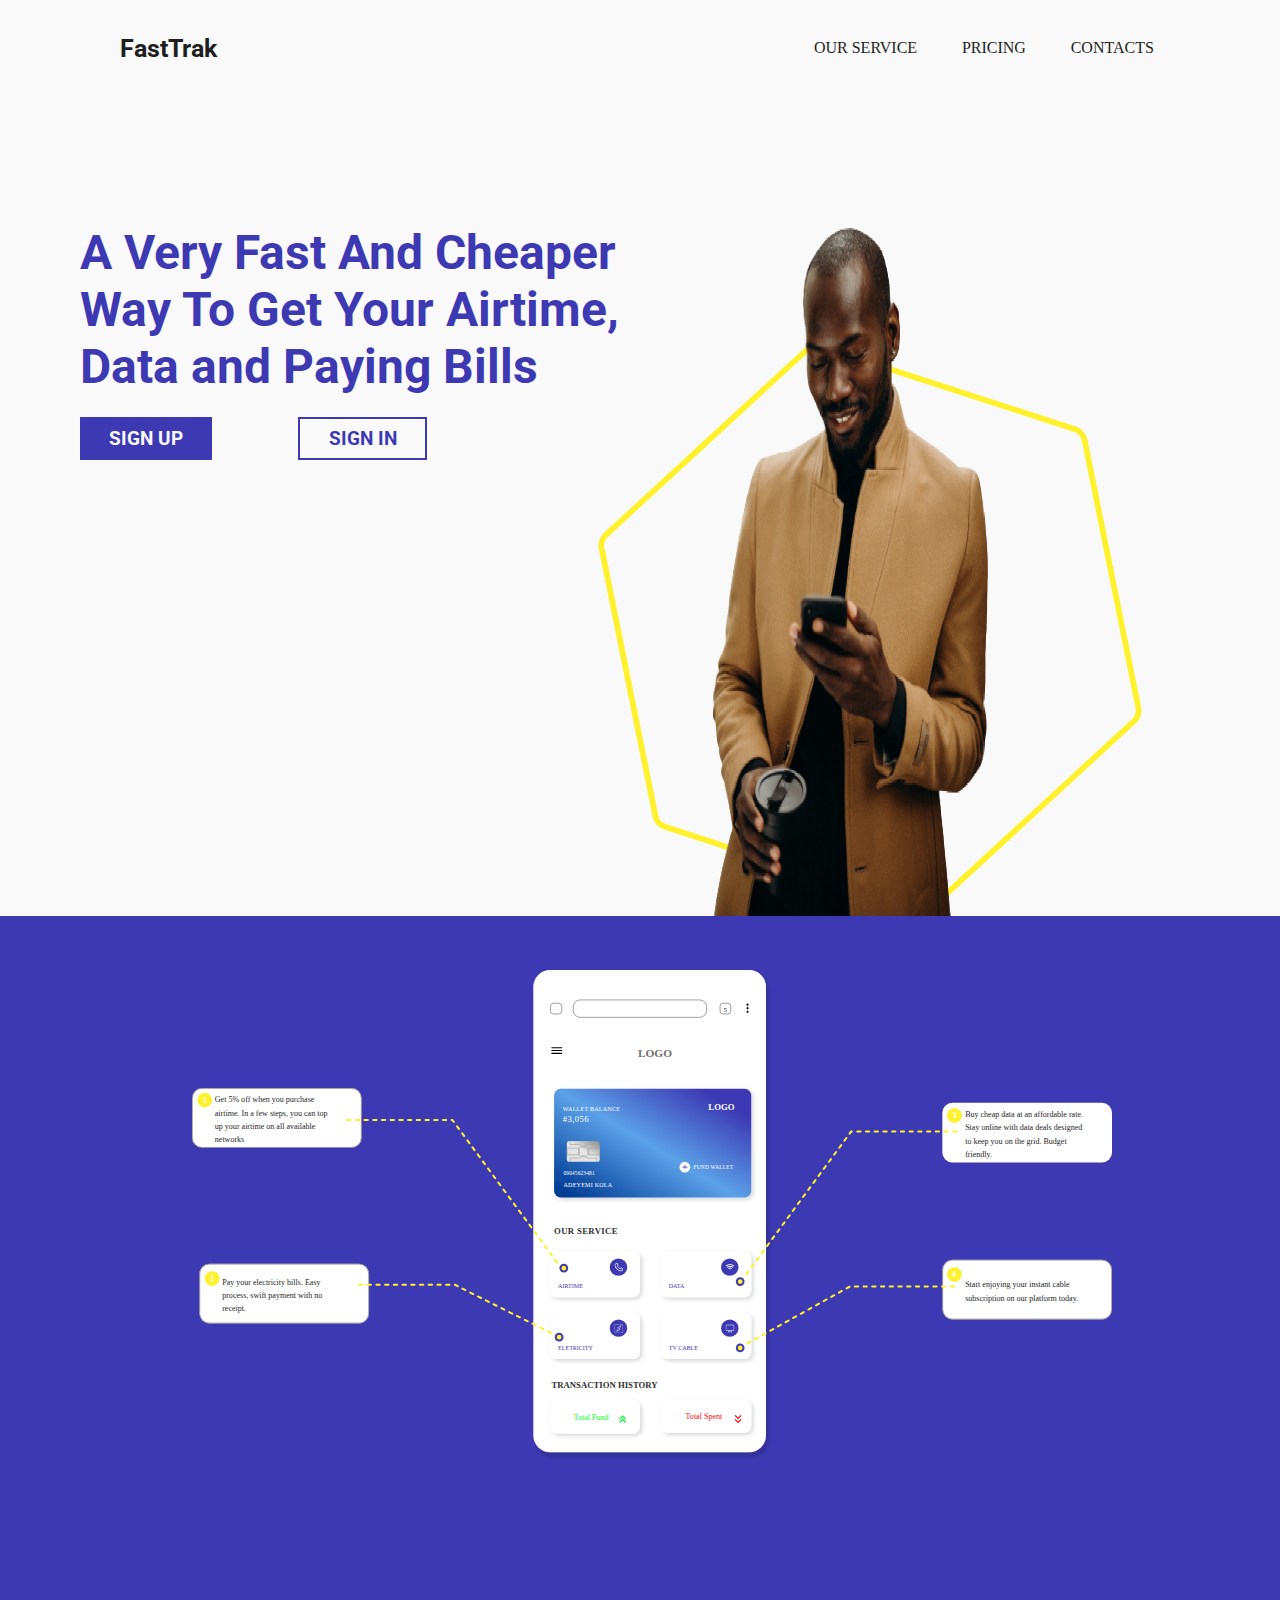
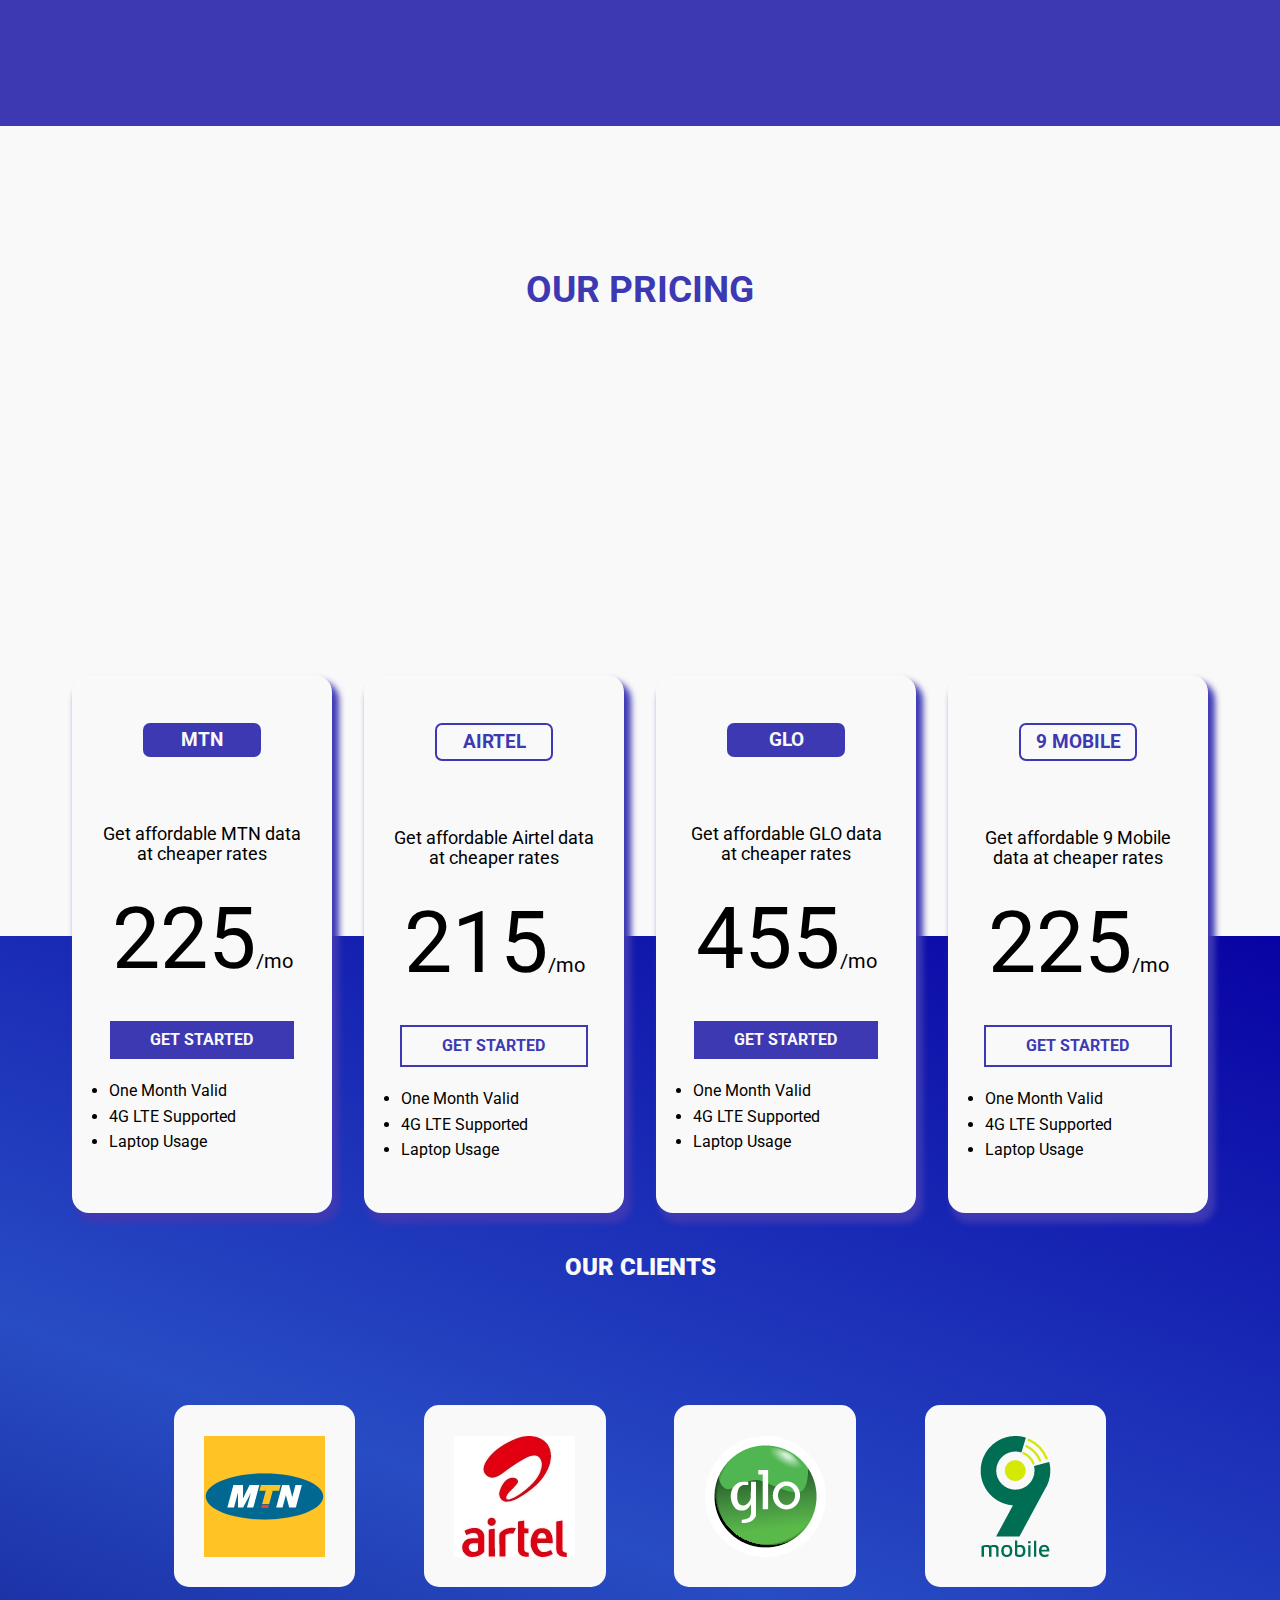
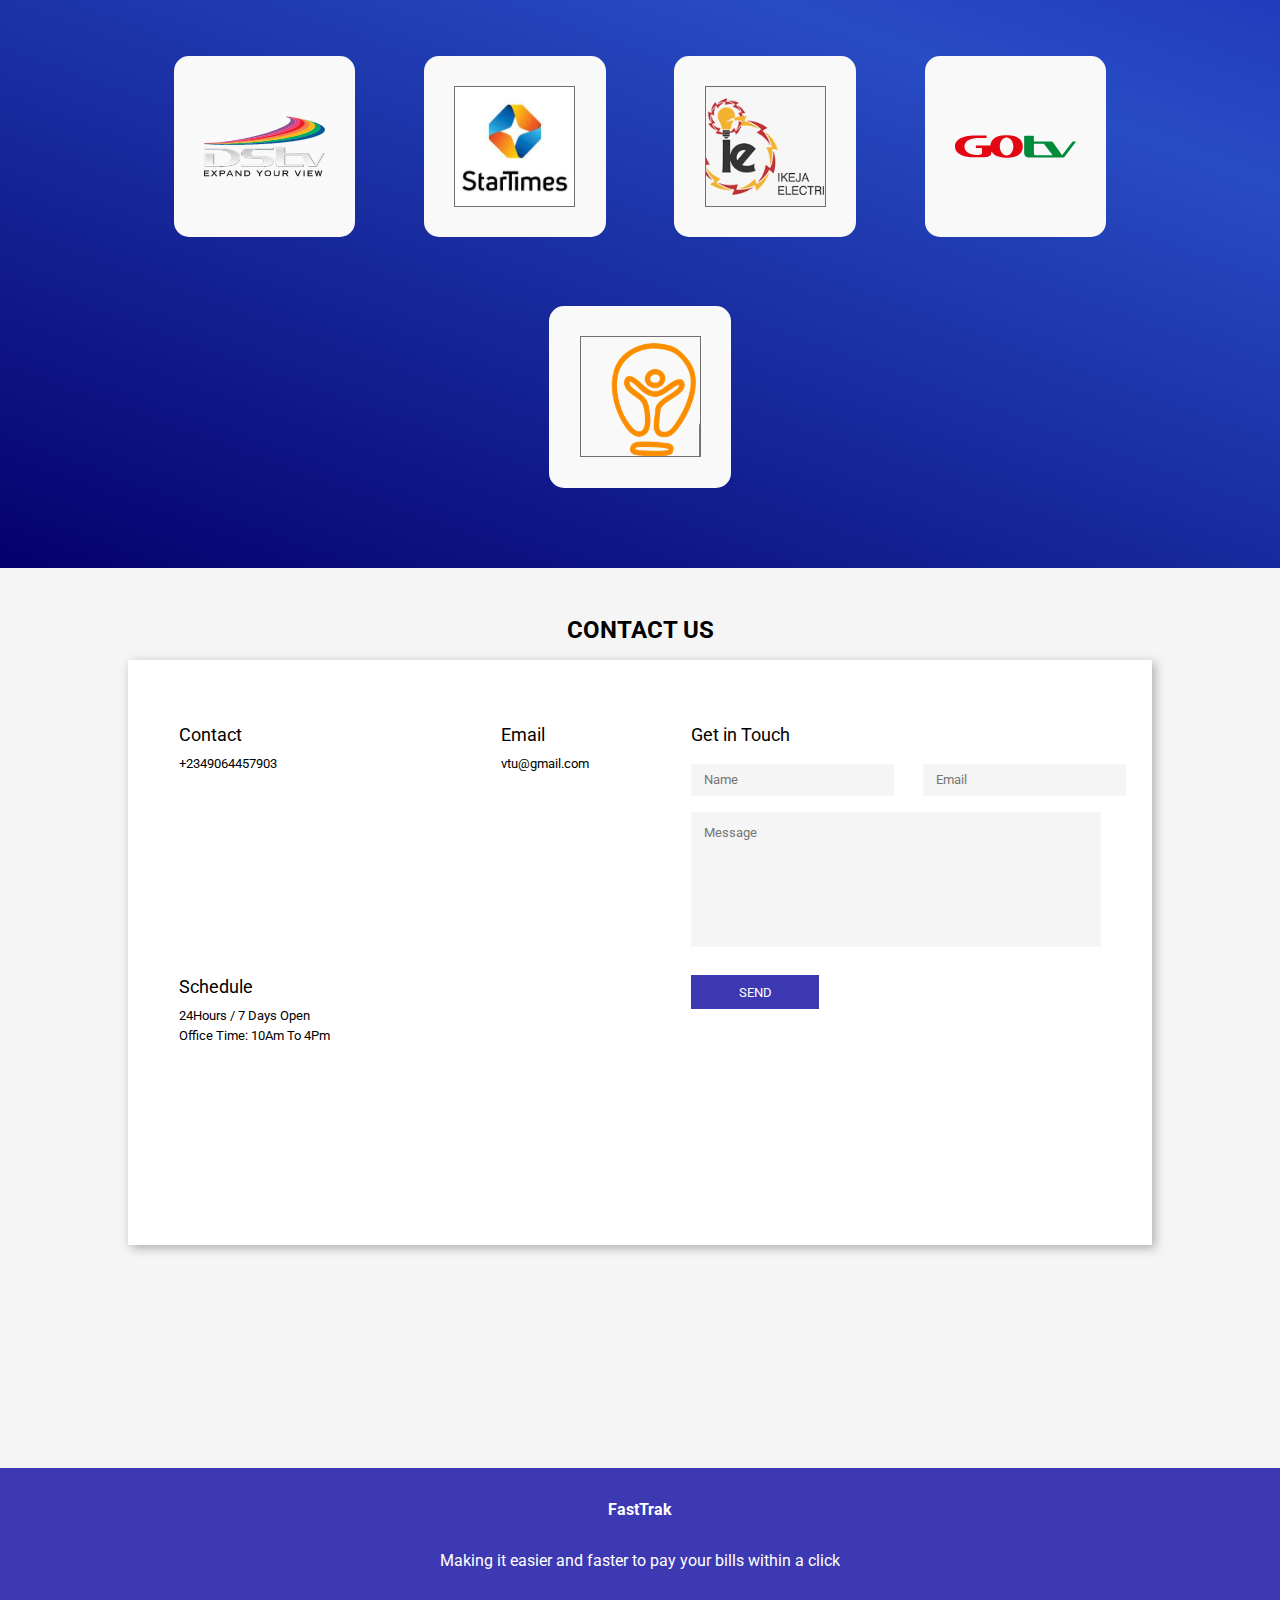
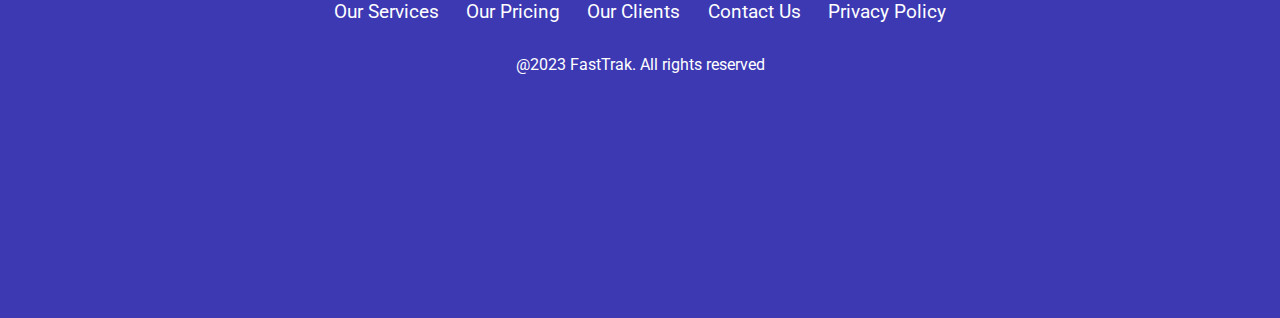
==== commit 20e21bd1: "fixed responsiveness of clients and hero sections" ====
--- a/index.html
+++ b/index.html
@@ -3,7 +3,7 @@
   <head>
     <meta charset="UTF-8" />
     <meta name="viewport" content="width=device-width, initial-scale=1.0" />
-    <title>VTU Website</title>
+    <title>FastTrak VTU</title>
     <link rel="stylesheet" href="style.css" />
     <link rel="preconnect" href="https://fonts.googleapis.com" />
     <link rel="preconnect" href="https://fonts.gstatic.com" crossorigin />
@@ -24,6 +24,11 @@
           <li class="link"><a href="#">CONTACTS</a></li>
         </ul>
       </nav>
+      <svg class="menu" xmlns="http://www.w3.org/2000/svg" width="800px" height="800px" viewBox="0 0 24 24" fill="none">
+        <path d="M4 18H10" stroke="#000000" stroke-width="2" stroke-linecap="round"/>
+        <path d="M4 12L16 12" stroke="#000000" stroke-width="2" stroke-linecap="round"/>
+        <path d="M4 6L20 6" stroke="#000000" stroke-width="2" stroke-linecap="round"/>
+        </svg>
     </header>
 
     <!-- HEADER -->
--- a/style.css
+++ b/style.css
@@ -15,7 +15,6 @@
 
 body {
   width: 100vw;
-  height: 100vh;
 }
 
 .our-services {
@@ -232,6 +231,10 @@
   width: 80%;
 }
 
+.menu {
+  display: none;
+}
+
 li.link {
   list-style: none;
   margin: 0;
@@ -341,12 +344,14 @@
 
 .pricing-wrapper {
   display: flex;
-  justify-content: space-between;
+  justify-content: center;
+  flex-wrap: wrap;
   width: 95%;
-  padding: 5rem 0rem;
+  padding: 3rem 0rem;
   position: absolute;
   bottom: -20.3rem;
   margin: 0 auto;
+  gap: 2rem;
 }
 
 .pricing-sub {
@@ -369,15 +374,16 @@
 }
 
 .pricing-box {
-  width: 23%;
-  min-width: 16.1rem;
+  width: 20%;
+  min-width: 260px;
   border-radius: 1.07rem;
   box-shadow: 5px 8px 6px 2px #3D39B3;
   background-color: #F9F9F9;
+  margin: 0;
 }
 
 .network {
-  margin-top: 4.36rem;
+  margin-top: 3rem;
   padding: .4rem .4rem;
   text-align: center;
   width: 7.36rem;
@@ -400,6 +406,7 @@
   font-size: 5.36rem;
   margin: 1rem 0;
   font-family: "Roboto", sans-serif;
+  padding-top: 0.5rem;
 }
 
 .price > .per-month {
@@ -470,3 +477,88 @@
   margin: 0 0;
 }
 
+@media screen and (max-width: 500px) {
+  .hero-left .hero-title {
+    font-size: 2rem;
+  }
+
+  .client {
+    width: 40%;
+  }
+
+  .hero-left {
+    all: unset;
+    width: 100%;
+    margin: 0 1rem;
+    padding: 8.5rem 0;
+  }
+}
+
+@media screen and (max-width: 805px) {
+  nav {
+    justify-content: flex-end;
+  }
+  nav > ul.navlinks {
+    display: none;
+  }
+
+  .menu {
+    display: block;
+    width: 50px;
+    height: 50px;
+  }
+
+  .hero-right {
+    display: none;
+  }
+
+  .hero-left {
+    all: unset;
+    width: 80%;
+    margin: 0 auto;
+    padding: 8.5rem 0;
+  }
+
+  
+}
+@media screen and (max-width: 1150px) {
+  .our-prices {
+    width: 100%;
+    height: auto;
+    display: flex;
+    flex-direction: column;
+    justify-content: center;
+    align-items: center;
+    position: relative;
+  }
+
+  .pricing-wrapper {
+    position: relative;
+    margin: 0 auto;
+    gap: 3rem;
+    justify-content: center;
+    align-items: center;
+    top: 0;
+  }
+
+  .pricing-box {
+    margin: 0;
+    width: 30%;
+    min-width: 260px;
+    border-radius: 1.07rem;
+    box-shadow: 5px 8px 6px 2px #3D39B3;
+    background-color: #F9F9F9;
+  }
+
+  .pricing-title {
+    padding: 0;
+    margin-top: 6rem;
+  }
+  
+  .clients {
+    padding: 2rem 0 2rem 0;
+  }
+  .clients-title {
+    margin: 3rem auto;
+  }
+}
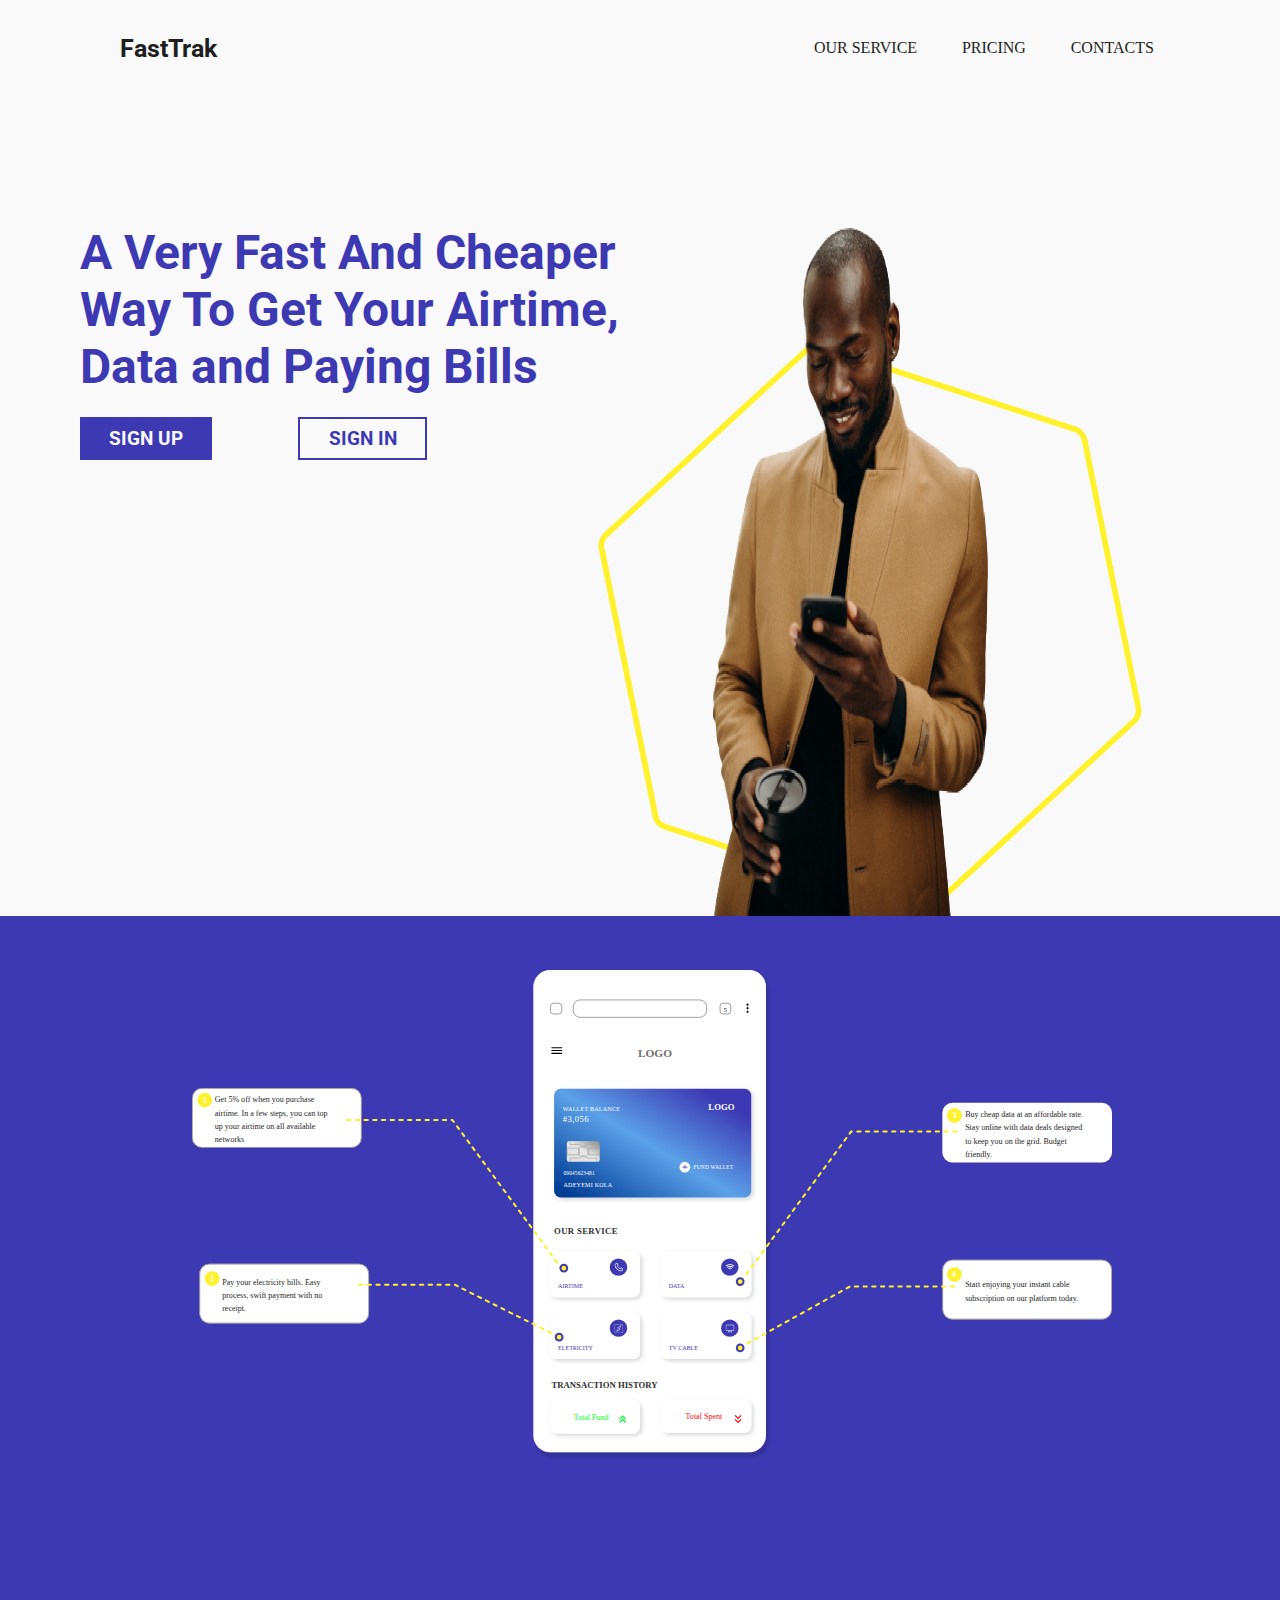
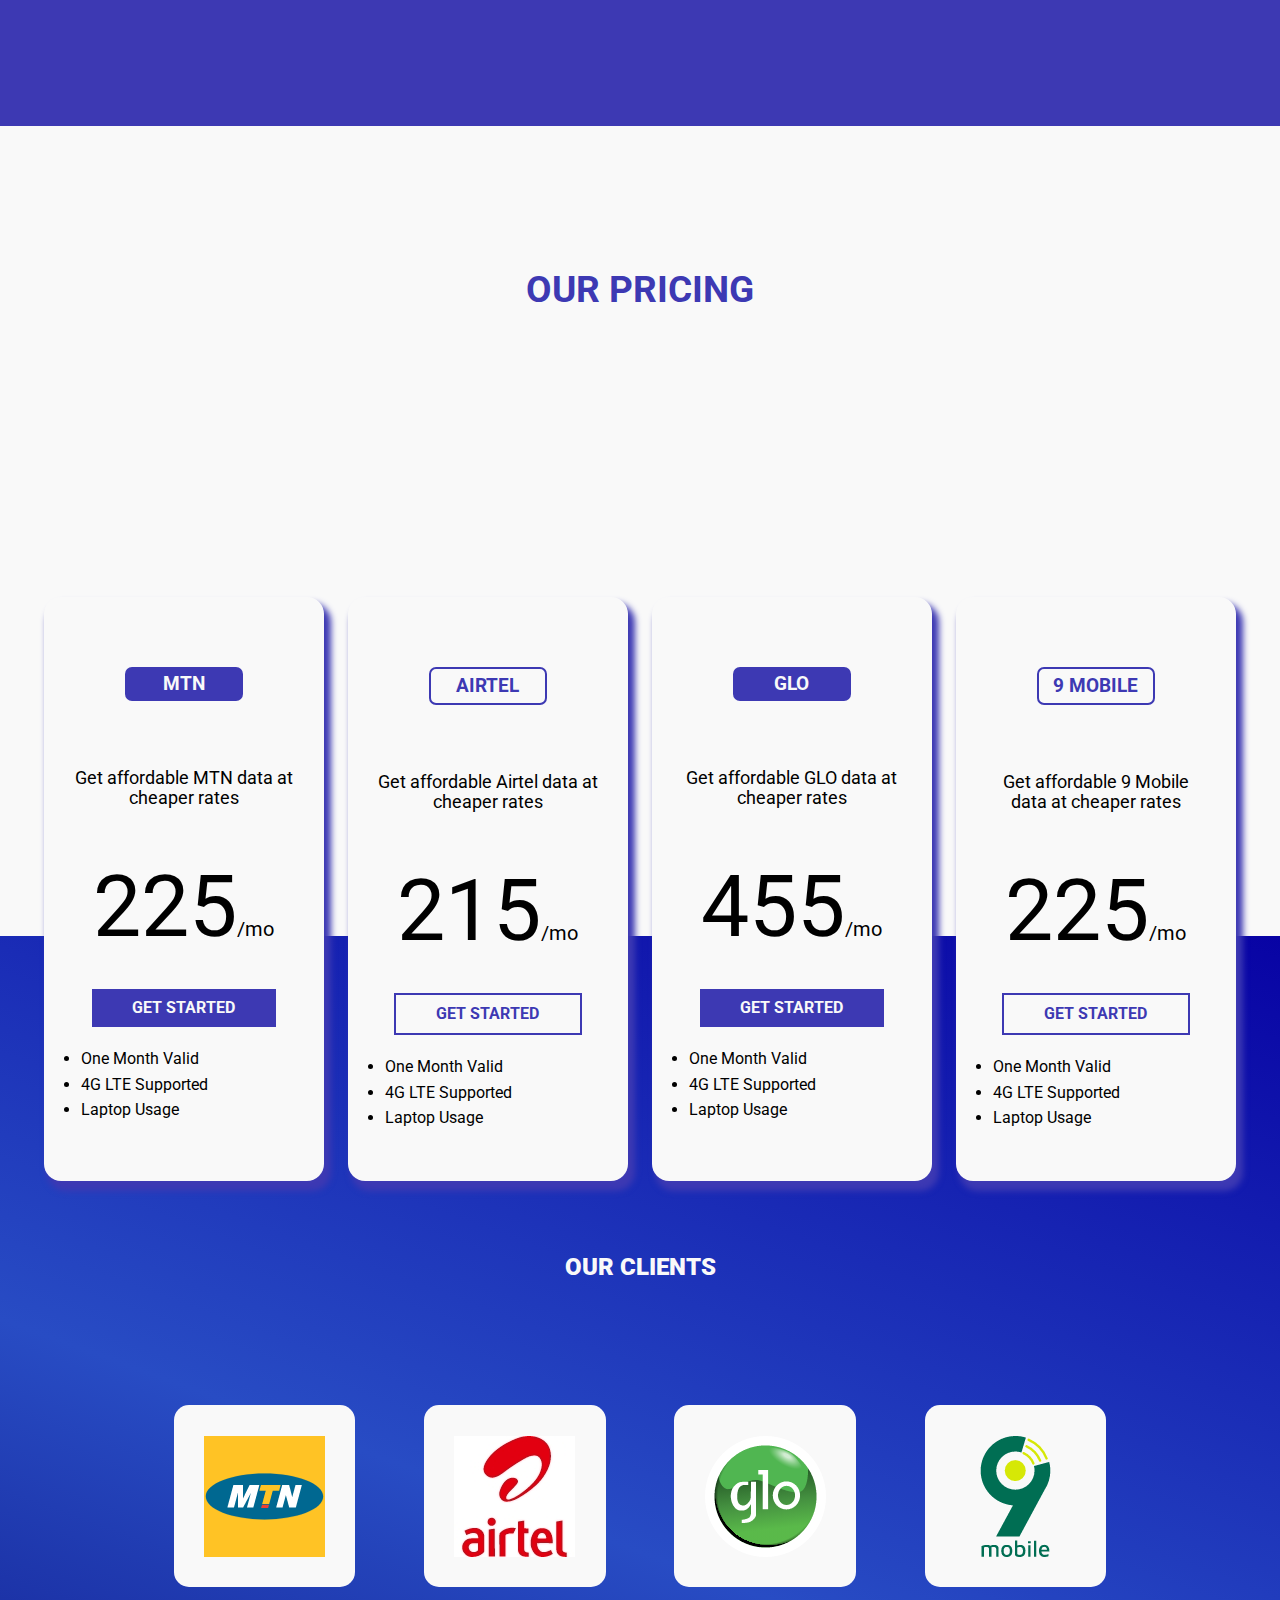
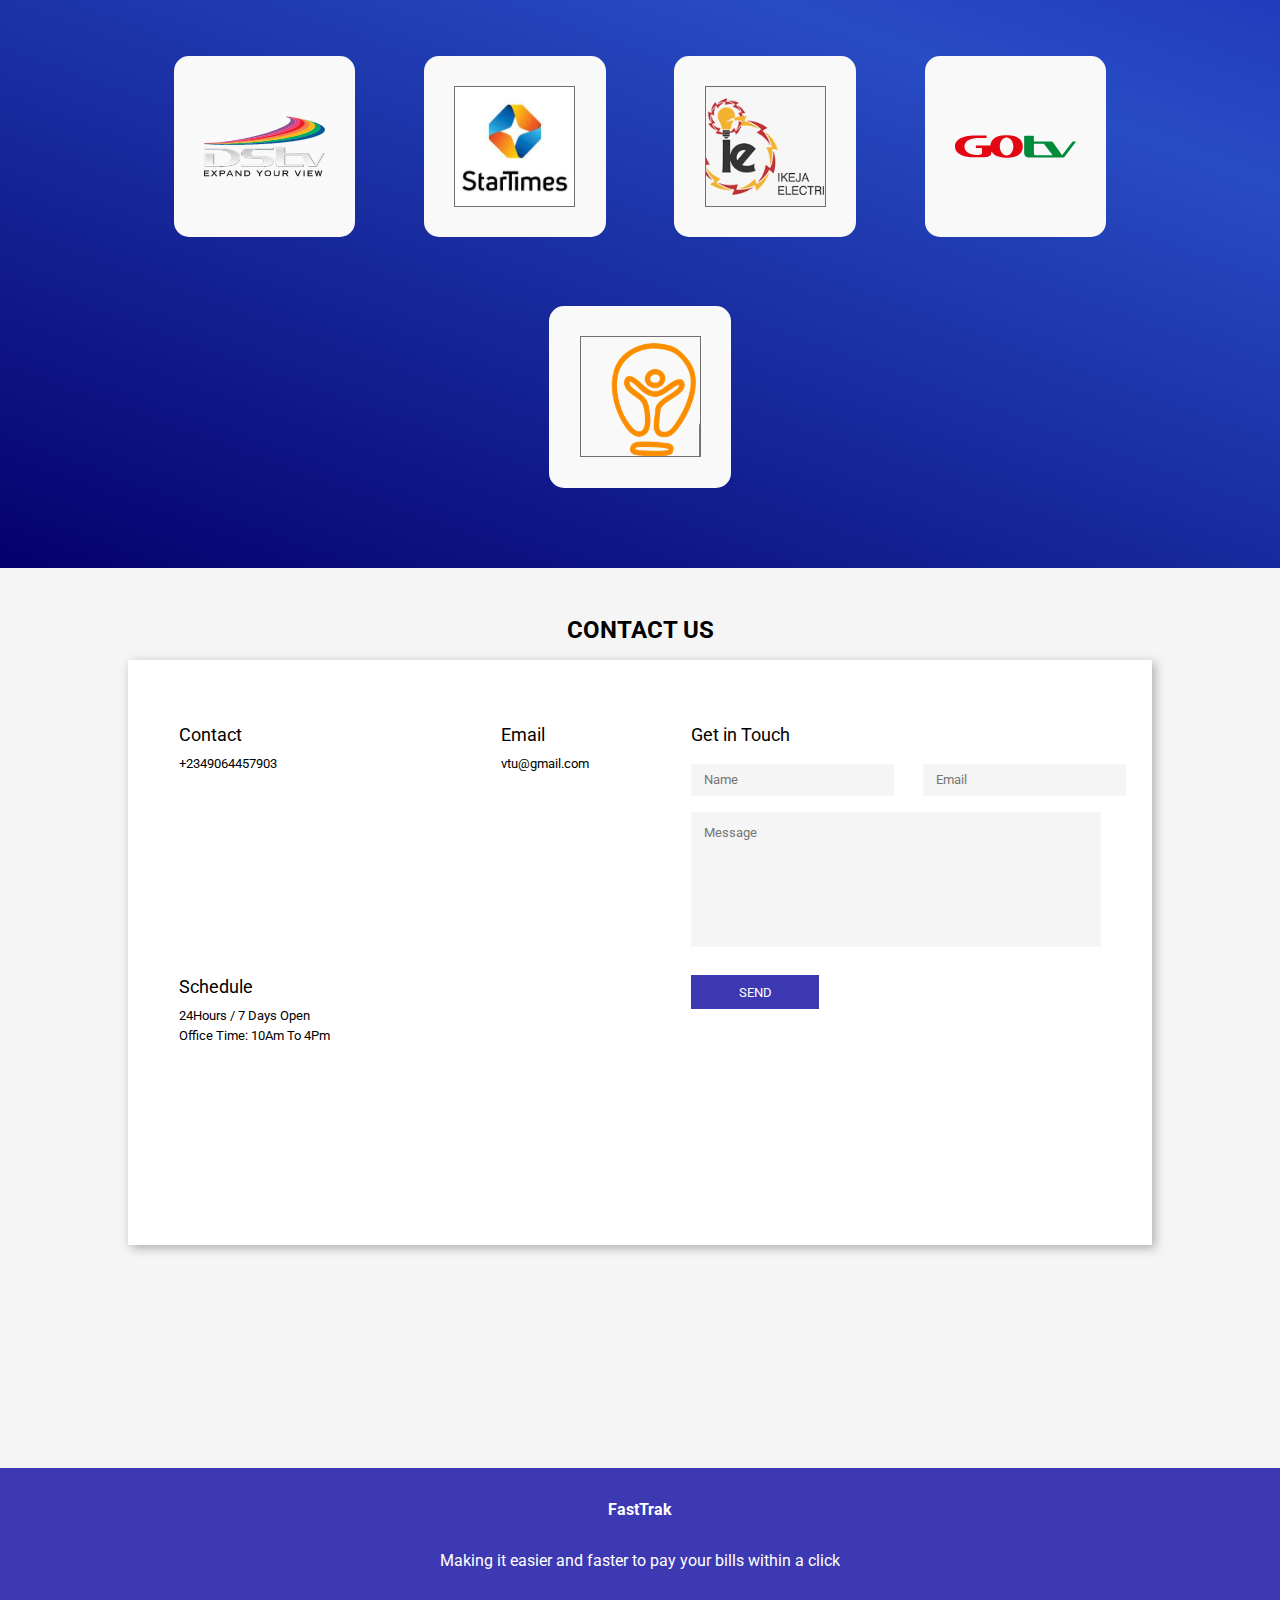
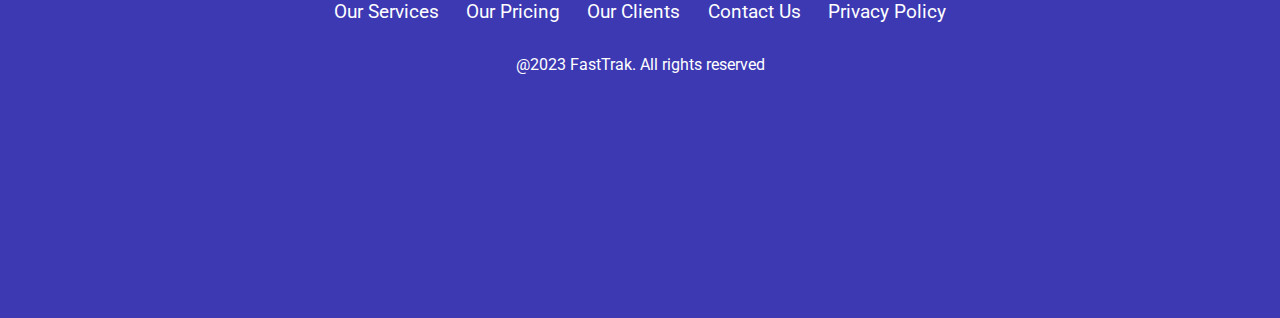
==== commit a747e873: "Merge pull request #48 from Adebayorr/secondary" ====
--- a/index.html
+++ b/index.html
@@ -3,7 +3,7 @@
   <head>
     <meta charset="UTF-8" />
     <meta name="viewport" content="width=device-width, initial-scale=1.0" />
-    <title>FastTrak VTU</title>
+    <title>VTU Website</title>
     <link rel="stylesheet" href="style.css" />
     <link rel="preconnect" href="https://fonts.googleapis.com" />
     <link rel="preconnect" href="https://fonts.gstatic.com" crossorigin />
@@ -24,11 +24,6 @@
           <li class="link"><a href="#">CONTACTS</a></li>
         </ul>
       </nav>
-      <svg class="menu" xmlns="http://www.w3.org/2000/svg" width="800px" height="800px" viewBox="0 0 24 24" fill="none">
-        <path d="M4 18H10" stroke="#000000" stroke-width="2" stroke-linecap="round"/>
-        <path d="M4 12L16 12" stroke="#000000" stroke-width="2" stroke-linecap="round"/>
-        <path d="M4 6L20 6" stroke="#000000" stroke-width="2" stroke-linecap="round"/>
-        </svg>
     </header>
 
     <!-- HEADER -->
--- a/style.css
+++ b/style.css
@@ -15,6 +15,7 @@
 
 body {
   width: 100vw;
+  height: 100vh;
 }
 
 .our-services {
@@ -231,10 +232,6 @@
   width: 80%;
 }
 
-.menu {
-  display: none;
-}
-
 li.link {
   list-style: none;
   margin: 0;
@@ -344,14 +341,12 @@
 
 .pricing-wrapper {
   display: flex;
-  justify-content: center;
-  flex-wrap: wrap;
+  justify-content: space-between;
   width: 95%;
-  padding: 3rem 0rem;
+  padding: 5rem 0rem;
   position: absolute;
   bottom: -20.3rem;
   margin: 0 auto;
-  gap: 2rem;
 }
 
 .pricing-sub {
@@ -374,16 +369,15 @@
 }
 
 .pricing-box {
-  width: 20%;
-  min-width: 260px;
+  width: 23%;
+  min-width: 16.1rem;
   border-radius: 1.07rem;
   box-shadow: 5px 8px 6px 2px #3D39B3;
   background-color: #F9F9F9;
-  margin: 0;
 }
 
 .network {
-  margin-top: 3rem;
+  margin-top: 4.36rem;
   padding: .4rem .4rem;
   text-align: center;
   width: 7.36rem;
@@ -406,7 +400,6 @@
   font-size: 5.36rem;
   margin: 1rem 0;
   font-family: "Roboto", sans-serif;
-  padding-top: 0.5rem;
 }
 
 .price > .per-month {
@@ -477,88 +470,3 @@
   margin: 0 0;
 }
 
-@media screen and (max-width: 500px) {
-  .hero-left .hero-title {
-    font-size: 2rem;
-  }
-
-  .client {
-    width: 40%;
-  }
-
-  .hero-left {
-    all: unset;
-    width: 100%;
-    margin: 0 1rem;
-    padding: 8.5rem 0;
-  }
-}
-
-@media screen and (max-width: 805px) {
-  nav {
-    justify-content: flex-end;
-  }
-  nav > ul.navlinks {
-    display: none;
-  }
-
-  .menu {
-    display: block;
-    width: 50px;
-    height: 50px;
-  }
-
-  .hero-right {
-    display: none;
-  }
-
-  .hero-left {
-    all: unset;
-    width: 80%;
-    margin: 0 auto;
-    padding: 8.5rem 0;
-  }
-
-  
-}
-@media screen and (max-width: 1150px) {
-  .our-prices {
-    width: 100%;
-    height: auto;
-    display: flex;
-    flex-direction: column;
-    justify-content: center;
-    align-items: center;
-    position: relative;
-  }
-
-  .pricing-wrapper {
-    position: relative;
-    margin: 0 auto;
-    gap: 3rem;
-    justify-content: center;
-    align-items: center;
-    top: 0;
-  }
-
-  .pricing-box {
-    margin: 0;
-    width: 30%;
-    min-width: 260px;
-    border-radius: 1.07rem;
-    box-shadow: 5px 8px 6px 2px #3D39B3;
-    background-color: #F9F9F9;
-  }
-
-  .pricing-title {
-    padding: 0;
-    margin-top: 6rem;
-  }
-  
-  .clients {
-    padding: 2rem 0 2rem 0;
-  }
-  .clients-title {
-    margin: 3rem auto;
-  }
-}
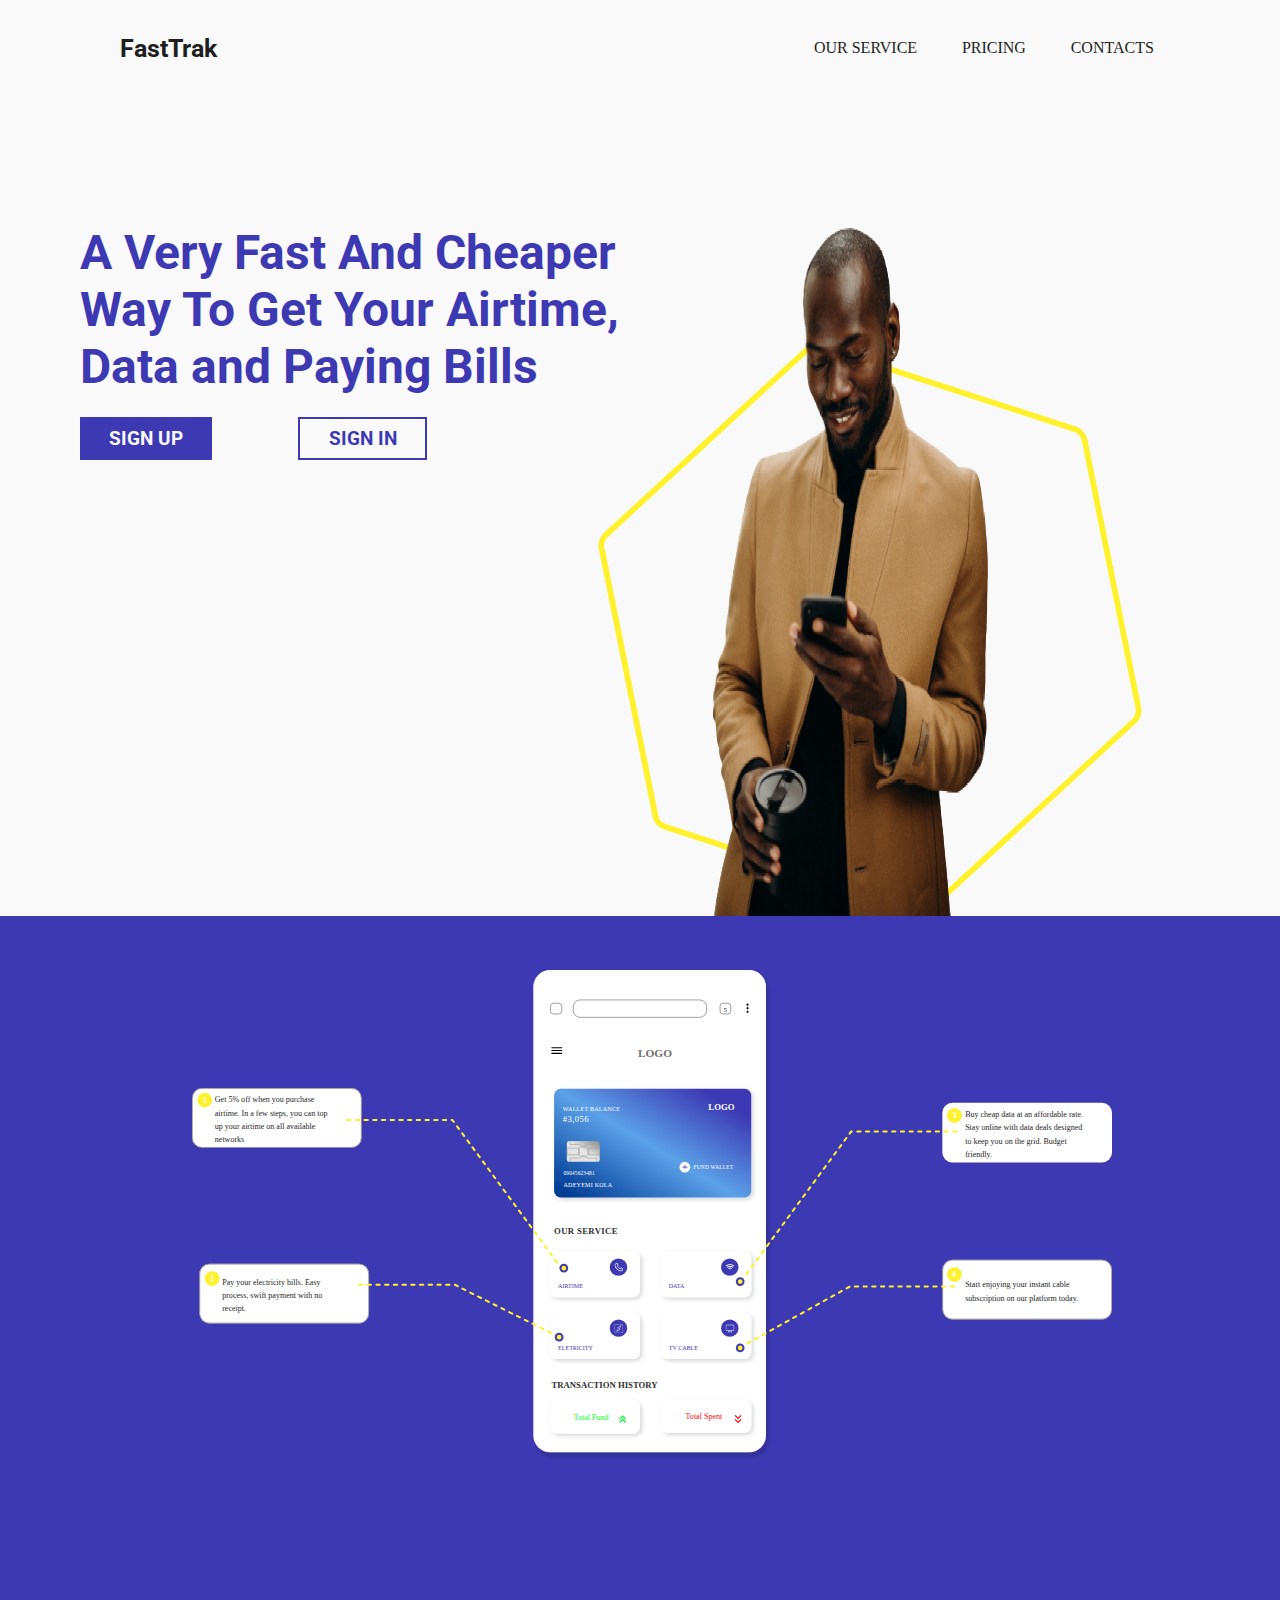
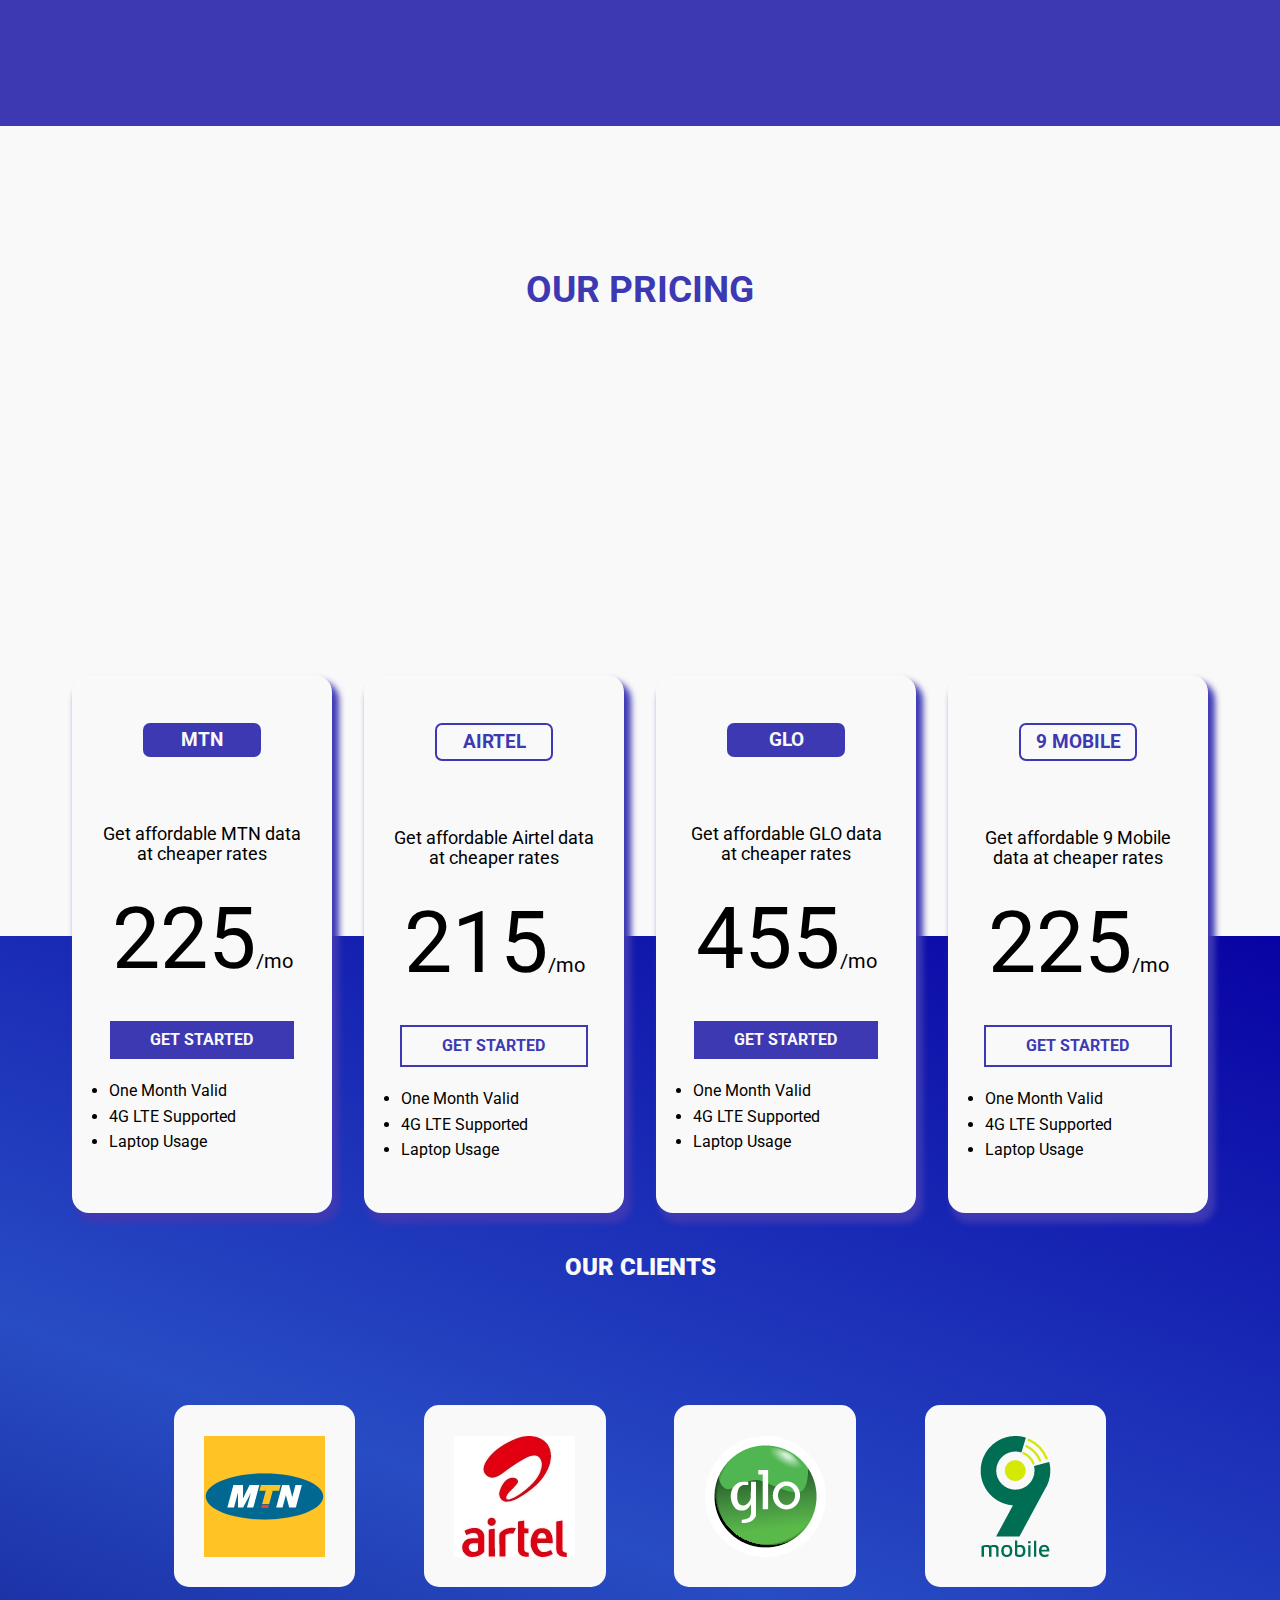
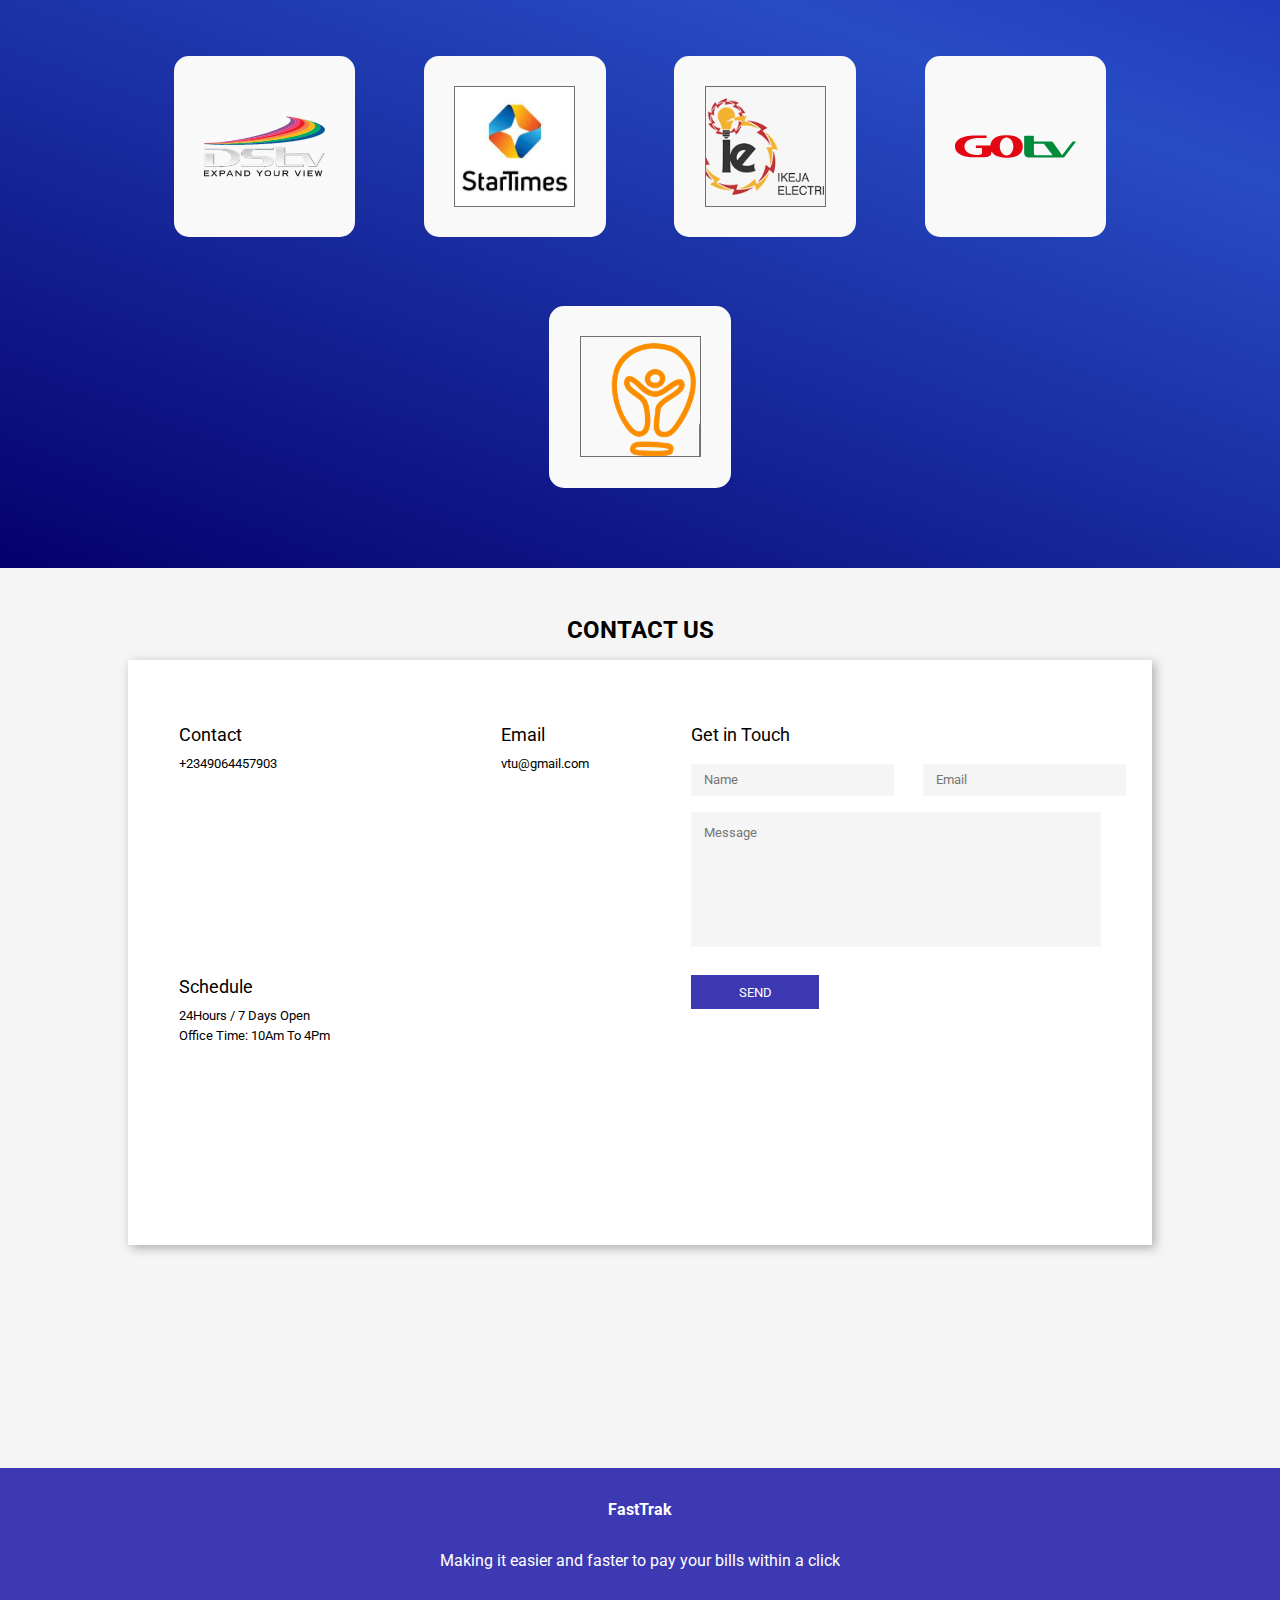
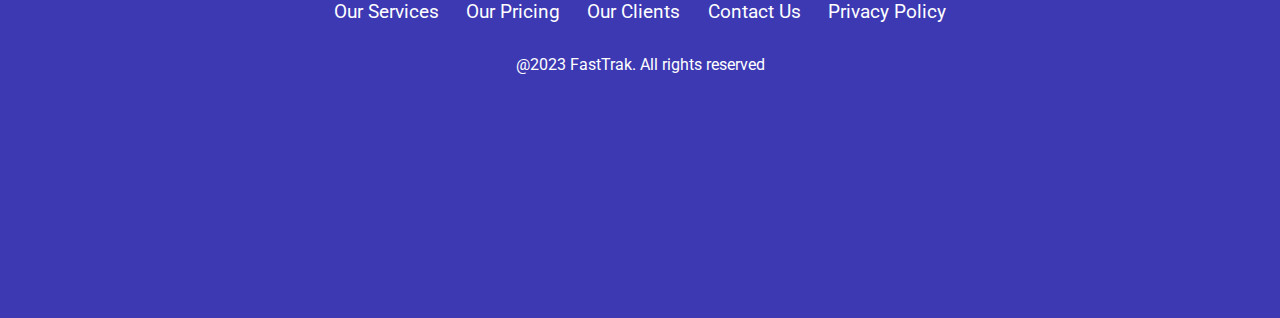
==== commit 67d82b32: "Merge pull request #49 from Adebayorr/secondary" ====
--- a/index.html
+++ b/index.html
@@ -3,7 +3,7 @@
   <head>
     <meta charset="UTF-8" />
     <meta name="viewport" content="width=device-width, initial-scale=1.0" />
-    <title>VTU Website</title>
+    <title>FastTrak VTU</title>
     <link rel="stylesheet" href="style.css" />
     <link rel="preconnect" href="https://fonts.googleapis.com" />
     <link rel="preconnect" href="https://fonts.gstatic.com" crossorigin />
@@ -24,6 +24,11 @@
           <li class="link"><a href="#">CONTACTS</a></li>
         </ul>
       </nav>
+      <svg class="menu" xmlns="http://www.w3.org/2000/svg" width="800px" height="800px" viewBox="0 0 24 24" fill="none">
+        <path d="M4 18H10" stroke="#000000" stroke-width="2" stroke-linecap="round"/>
+        <path d="M4 12L16 12" stroke="#000000" stroke-width="2" stroke-linecap="round"/>
+        <path d="M4 6L20 6" stroke="#000000" stroke-width="2" stroke-linecap="round"/>
+        </svg>
     </header>
 
     <!-- HEADER -->
--- a/style.css
+++ b/style.css
@@ -15,7 +15,6 @@
 
 body {
   width: 100vw;
-  height: 100vh;
 }
 
 .our-services {
@@ -232,6 +231,10 @@
   width: 80%;
 }
 
+.menu {
+  display: none;
+}
+
 li.link {
   list-style: none;
   margin: 0;
@@ -341,12 +344,14 @@
 
 .pricing-wrapper {
   display: flex;
-  justify-content: space-between;
+  justify-content: center;
+  flex-wrap: wrap;
   width: 95%;
-  padding: 5rem 0rem;
+  padding: 3rem 0rem;
   position: absolute;
   bottom: -20.3rem;
   margin: 0 auto;
+  gap: 2rem;
 }
 
 .pricing-sub {
@@ -369,15 +374,16 @@
 }
 
 .pricing-box {
-  width: 23%;
-  min-width: 16.1rem;
+  width: 20%;
+  min-width: 260px;
   border-radius: 1.07rem;
   box-shadow: 5px 8px 6px 2px #3D39B3;
   background-color: #F9F9F9;
+  margin: 0;
 }
 
 .network {
-  margin-top: 4.36rem;
+  margin-top: 3rem;
   padding: .4rem .4rem;
   text-align: center;
   width: 7.36rem;
@@ -400,6 +406,7 @@
   font-size: 5.36rem;
   margin: 1rem 0;
   font-family: "Roboto", sans-serif;
+  padding-top: 0.5rem;
 }
 
 .price > .per-month {
@@ -470,3 +477,88 @@
   margin: 0 0;
 }
 
+@media screen and (max-width: 500px) {
+  .hero-left .hero-title {
+    font-size: 2rem;
+  }
+
+  .client {
+    width: 40%;
+  }
+
+  .hero-left {
+    all: unset;
+    width: 100%;
+    margin: 0 1rem;
+    padding: 8.5rem 0;
+  }
+}
+
+@media screen and (max-width: 805px) {
+  nav {
+    justify-content: flex-end;
+  }
+  nav > ul.navlinks {
+    display: none;
+  }
+
+  .menu {
+    display: block;
+    width: 50px;
+    height: 50px;
+  }
+
+  .hero-right {
+    display: none;
+  }
+
+  .hero-left {
+    all: unset;
+    width: 80%;
+    margin: 0 auto;
+    padding: 8.5rem 0;
+  }
+
+  
+}
+@media screen and (max-width: 1150px) {
+  .our-prices {
+    width: 100%;
+    height: auto;
+    display: flex;
+    flex-direction: column;
+    justify-content: center;
+    align-items: center;
+    position: relative;
+  }
+
+  .pricing-wrapper {
+    position: relative;
+    margin: 0 auto;
+    gap: 3rem;
+    justify-content: center;
+    align-items: center;
+    top: 0;
+  }
+
+  .pricing-box {
+    margin: 0;
+    width: 30%;
+    min-width: 260px;
+    border-radius: 1.07rem;
+    box-shadow: 5px 8px 6px 2px #3D39B3;
+    background-color: #F9F9F9;
+  }
+
+  .pricing-title {
+    padding: 0;
+    margin-top: 6rem;
+  }
+  
+  .clients {
+    padding: 2rem 0 2rem 0;
+  }
+  .clients-title {
+    margin: 3rem auto;
+  }
+}
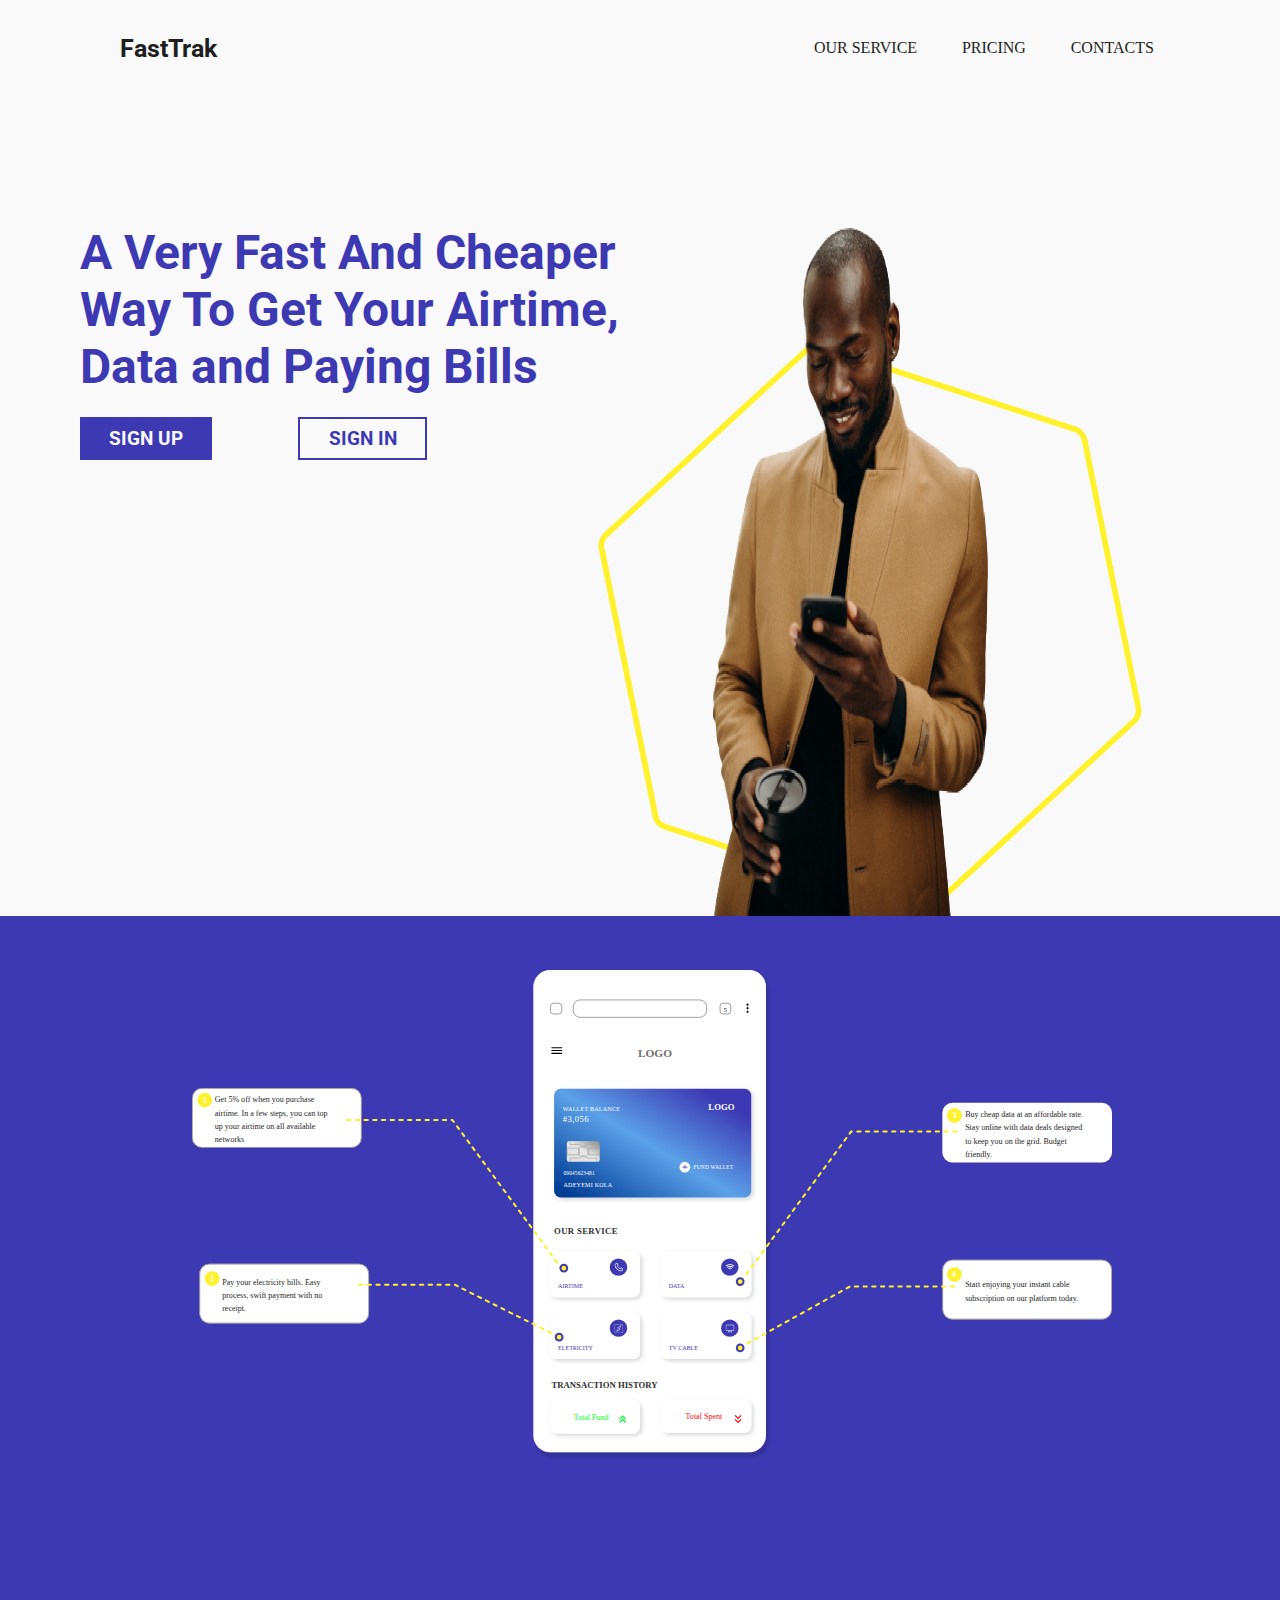
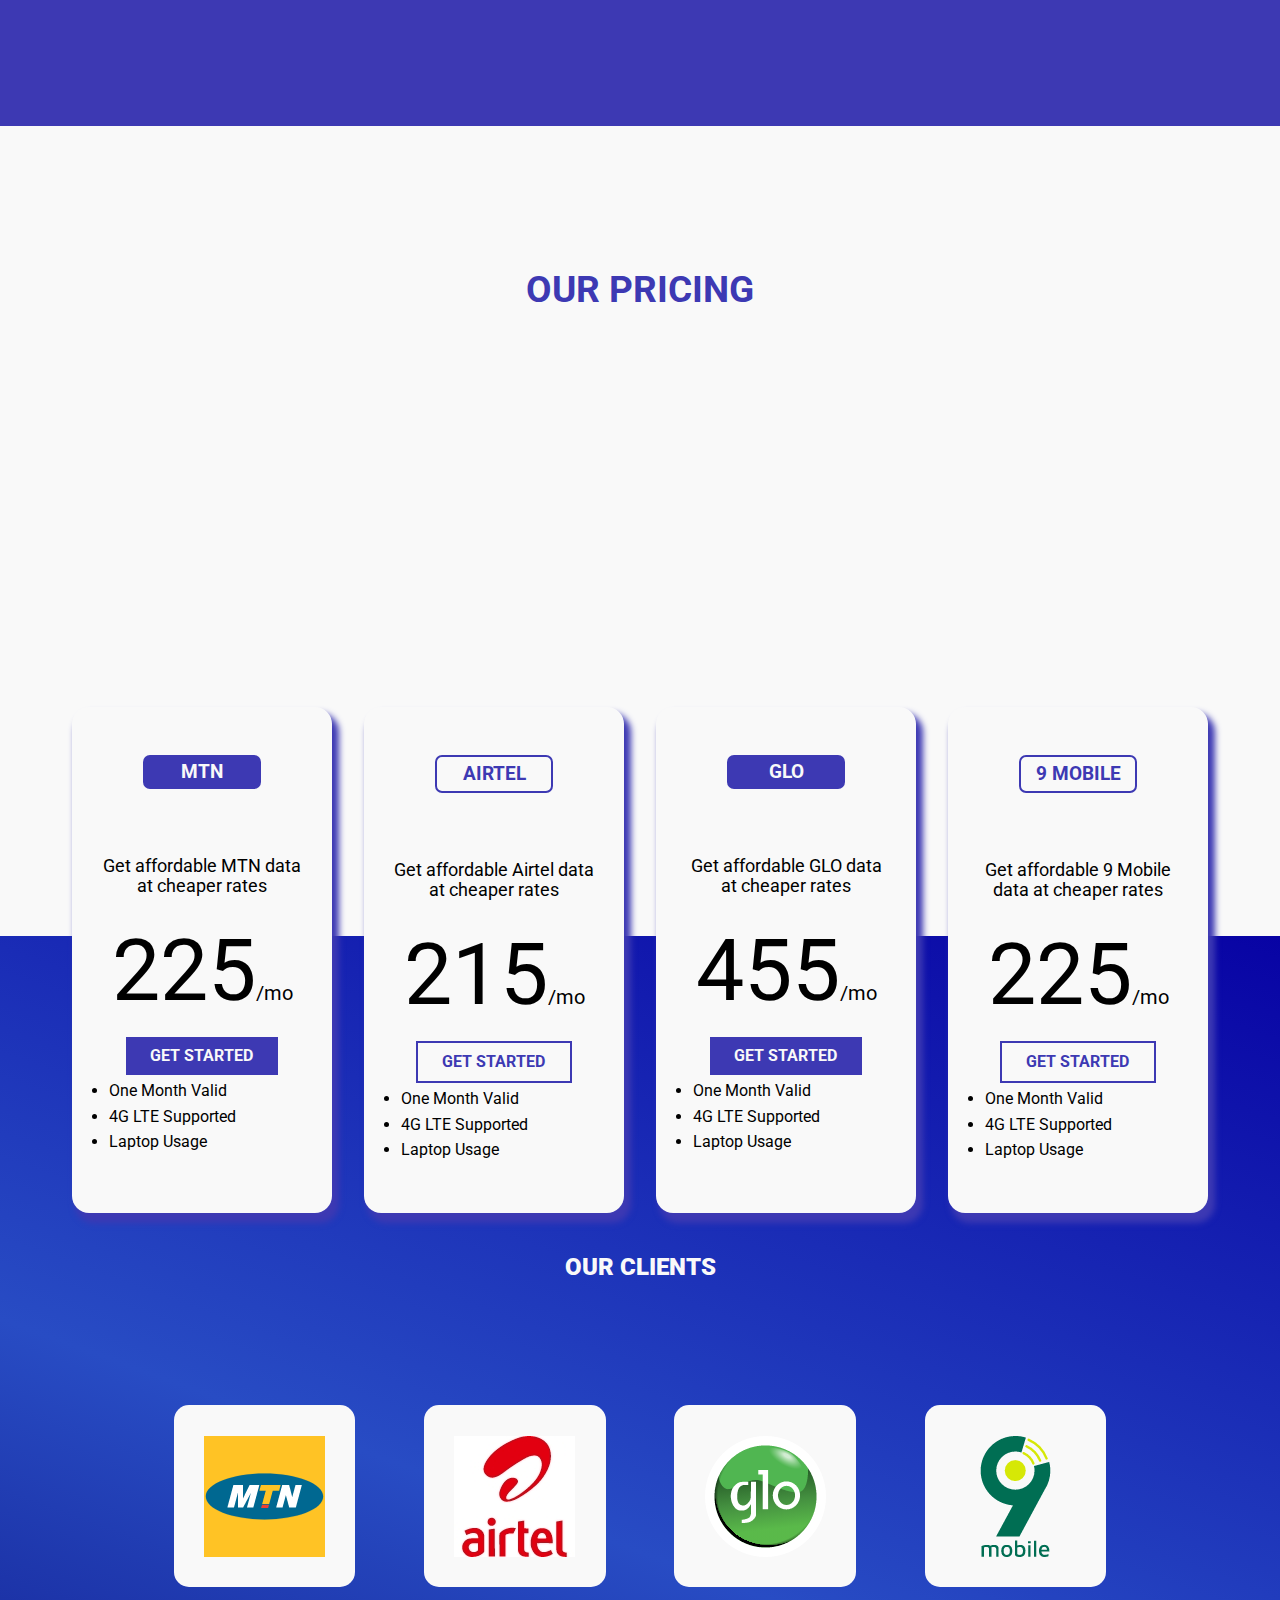
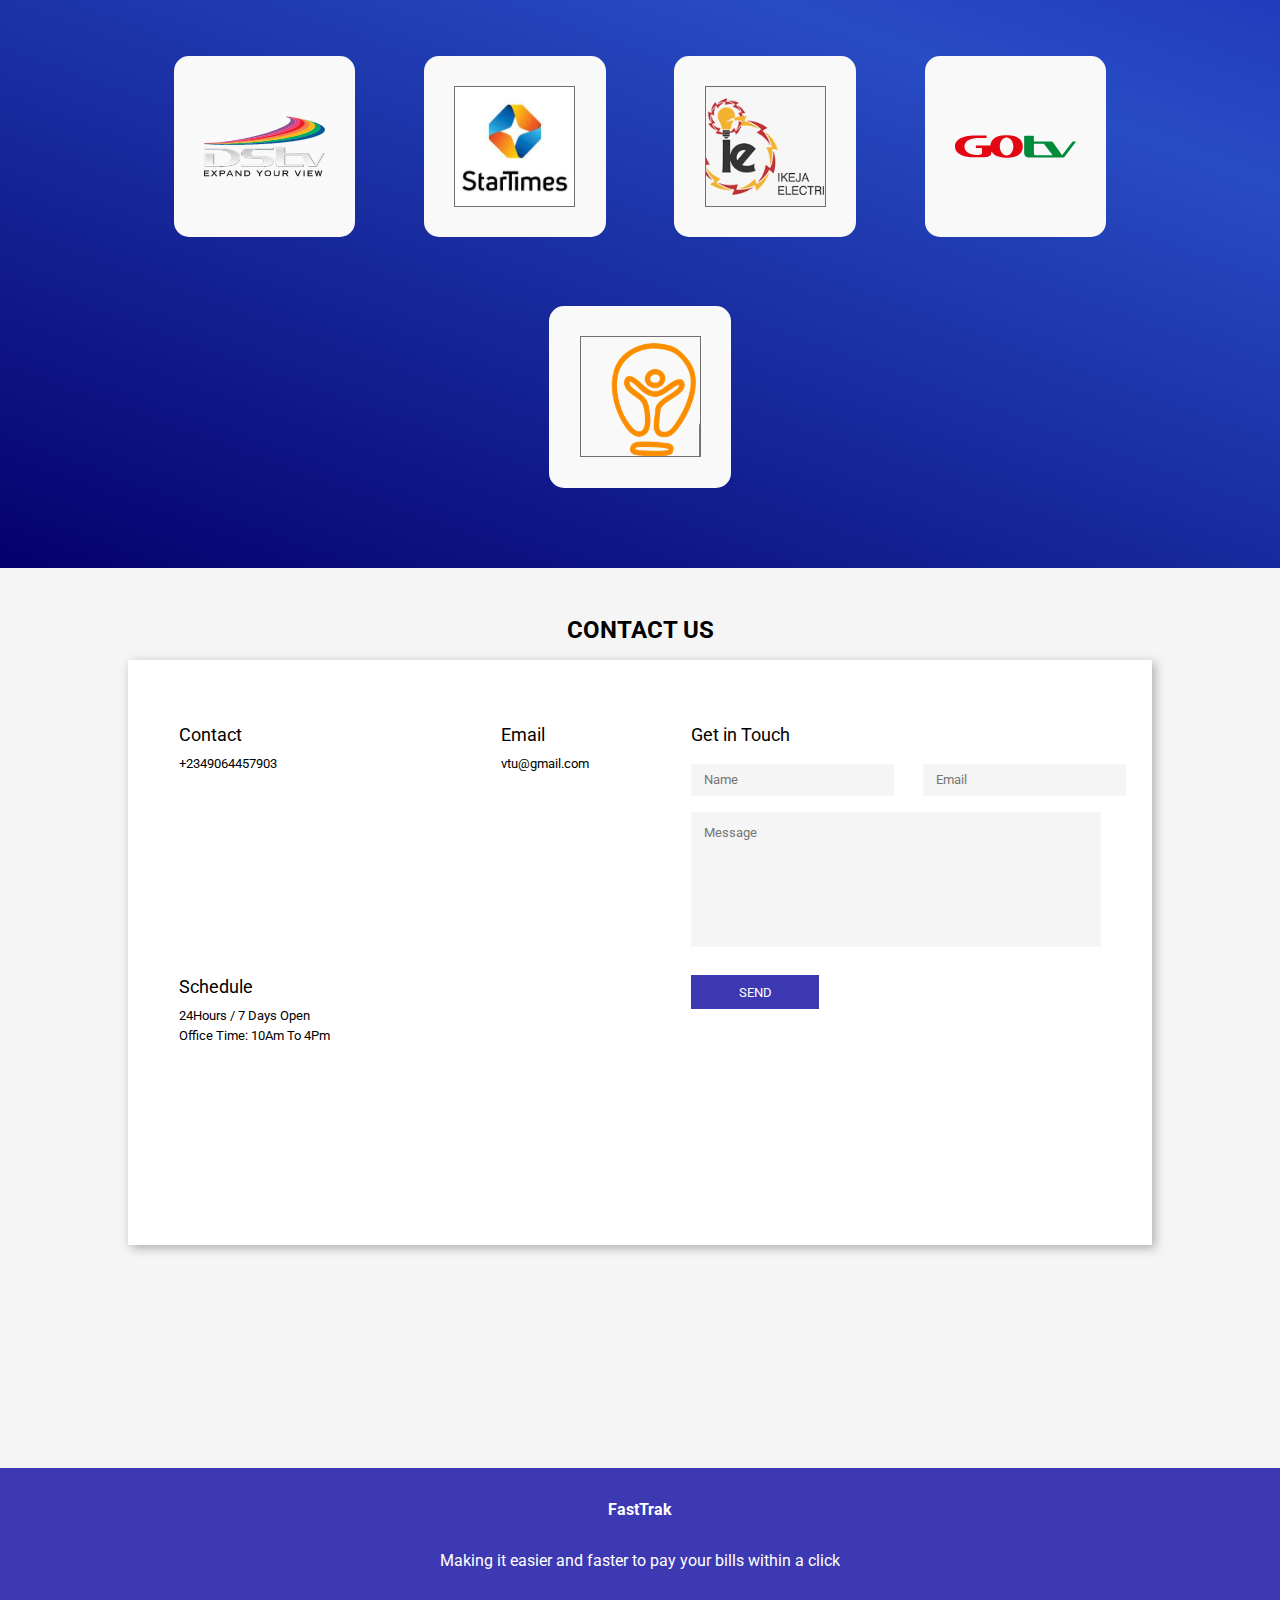
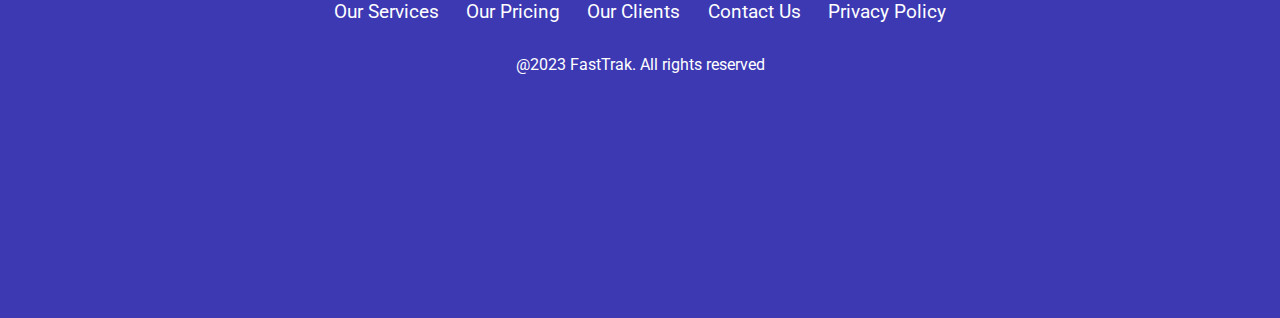
==== commit f2a2e0dc: "design mobile responsiveness of data and airtime pages" ====
--- a/index.html
+++ b/index.html
@@ -16,12 +16,12 @@
   <body>
     <!-- HEADER -->
     <header>
-      <h1 class="logo">FastTrak</h1>
+      <a href="index.html" class="logo">FastTrak</a>
       <nav class="navbar">
         <ul class="navlinks">
-          <li class="link"><a href="#">OUR SERVICE</a></li>
-          <li class="link"><a href="#">PRICING</a></li>
-          <li class="link"><a href="#">CONTACTS</a></li>
+          <li class="link"><a href="#services">OUR SERVICE</a></li>
+          <li class="link"><a href="#pricing">PRICING</a></li>
+          <li class="link"><a href="#contact">CONTACTS</a></li>
         </ul>
       </nav>
       <svg class="menu" xmlns="http://www.w3.org/2000/svg" width="800px" height="800px" viewBox="0 0 24 24" fill="none">
@@ -41,7 +41,7 @@
           A Very Fast And Cheaper Way To Get Your Airtime, Data and Paying Bills
         </h1>
         <a href="/signup/signup.html" class="btn btn-main">SIGN UP</a>
-        <a href="#" class="btn btn-second">SIGN IN</a>
+        <a href="./signin/signin.html" class="btn btn-second">SIGN IN</a>
       </div>
       <div class="hero-side hero-right">
         <svg
@@ -79,7 +79,7 @@
     <!-- HERO -->
 
     <!-- OUR SERVICES -->
-    <section class="our-services">
+    <section class="our-services" id="services">
       <div class="our_services_svg_div">
         <h1>Our Services</h1>
         <svg
@@ -1323,14 +1323,14 @@
     <!-- OUR SERVICES -->
 
     <!-- OUR PRICES -->
-    <section class="our-prices">
+    <section class="our-prices" id="pricing">
       <h2 class="pricing-title">OUR PRICING</h2>
       <div class="pricing-wrapper">
         <div class="pricing-box">
           <div class="network"><h3>MTN</h3></div>
           <p class="pricing-sub">Get affordable MTN data at cheaper rates</p>
           <p class="price">225<span class="per-month">/mo</span></p>
-          <button class="get-started">GET STARTED</button>
+          <a href="./payment-checkout/data/data.html" class="get-started">GET STARTED</a>
           <div class="features">
             <ul class="features-wrapper">
               <li class="feature">One Month Valid</li>
@@ -1343,7 +1343,7 @@
           <div class="network" id="network-even"><h3>AIRTEL</h3></div>
           <p class="pricing-sub">Get affordable Airtel data at cheaper rates</p>
           <p class="price">215<span class="per-month">/mo</span></p>
-          <button class="get-started" id="get-started">GET STARTED</button>
+          <a href="./payment-checkout/data/data.html" class="get-started" id="get-started">GET STARTED</a>
           <div class="features">
             <ul class="features-wrapper">
               <li class="feature">One Month Valid</li>
@@ -1356,7 +1356,7 @@
           <div class="network"><h3>GLO</h3></div>
           <p class="pricing-sub">Get affordable GLO data at cheaper rates</p>
           <p class="price">455<span class="per-month">/mo</span></p>
-          <button class="get-started">GET STARTED</button>
+          <a href="./payment-checkout/data/data.html" class="get-started">GET STARTED</a>
           <div class="features">
             <ul class="features-wrapper">
               <li class="feature">One Month Valid</li>
@@ -1371,7 +1371,7 @@
             Get affordable 9 Mobile data at cheaper rates
           </p>
           <p class="price">225<span class="per-month">/mo</span></p>
-          <button class="get-started" id="get-started">GET STARTED</button>
+          <a href="./payment-checkout/data/data.html" class="get-started" id="get-started">GET STARTED</a>
           <div class="features">
             <ul class="features-wrapper">
               <li class="feature">One Month Valid</li>
--- a/style.css
+++ b/style.css
@@ -216,6 +216,8 @@
   font-family: "Roboto", sans-serif;
   color: #1e1e1e;
   cursor: pointer;
+  text-decoration: none;
+  font-weight: bold;
 }
 
 nav {
@@ -416,13 +418,17 @@
 
 .get-started {
   all: unset;
-  width: 10.71rem;
+  width: 8.71rem;
   margin: 1rem 0;
   padding: 0.6rem 0.4rem;
   font-weight: bold;
   background-color: #3d39b3;
   color: #f9f9f9;
   font-family: "Roboto", sans-serif;
+  cursor: pointer;
+  display: block;
+  margin: 0 auto;
+  text-align: center;
 }
 
 #get-started {
@@ -504,8 +510,9 @@
 
   .menu {
     display: block;
-    width: 50px;
-    height: 50px;
+    width: 45px;
+    height: 40px;
+    cursor: pointer;
   }
 
   .hero-right {
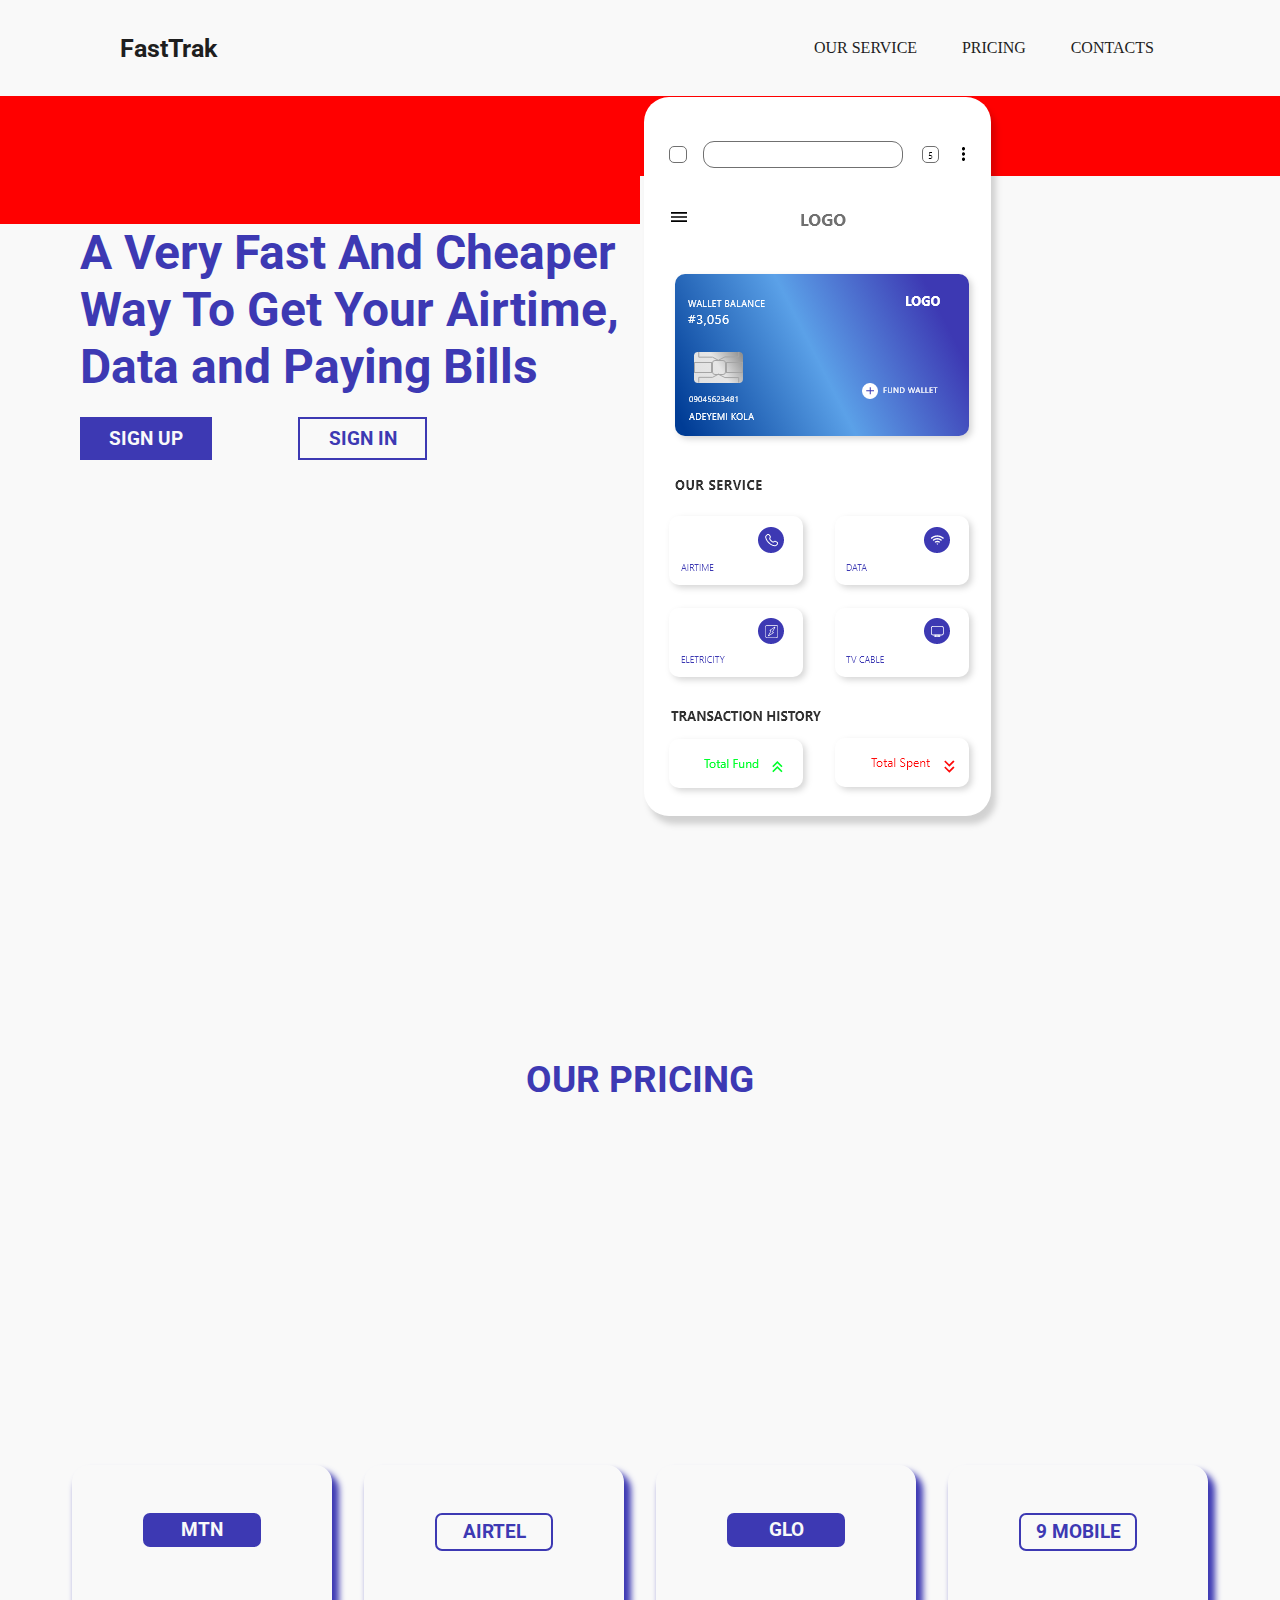
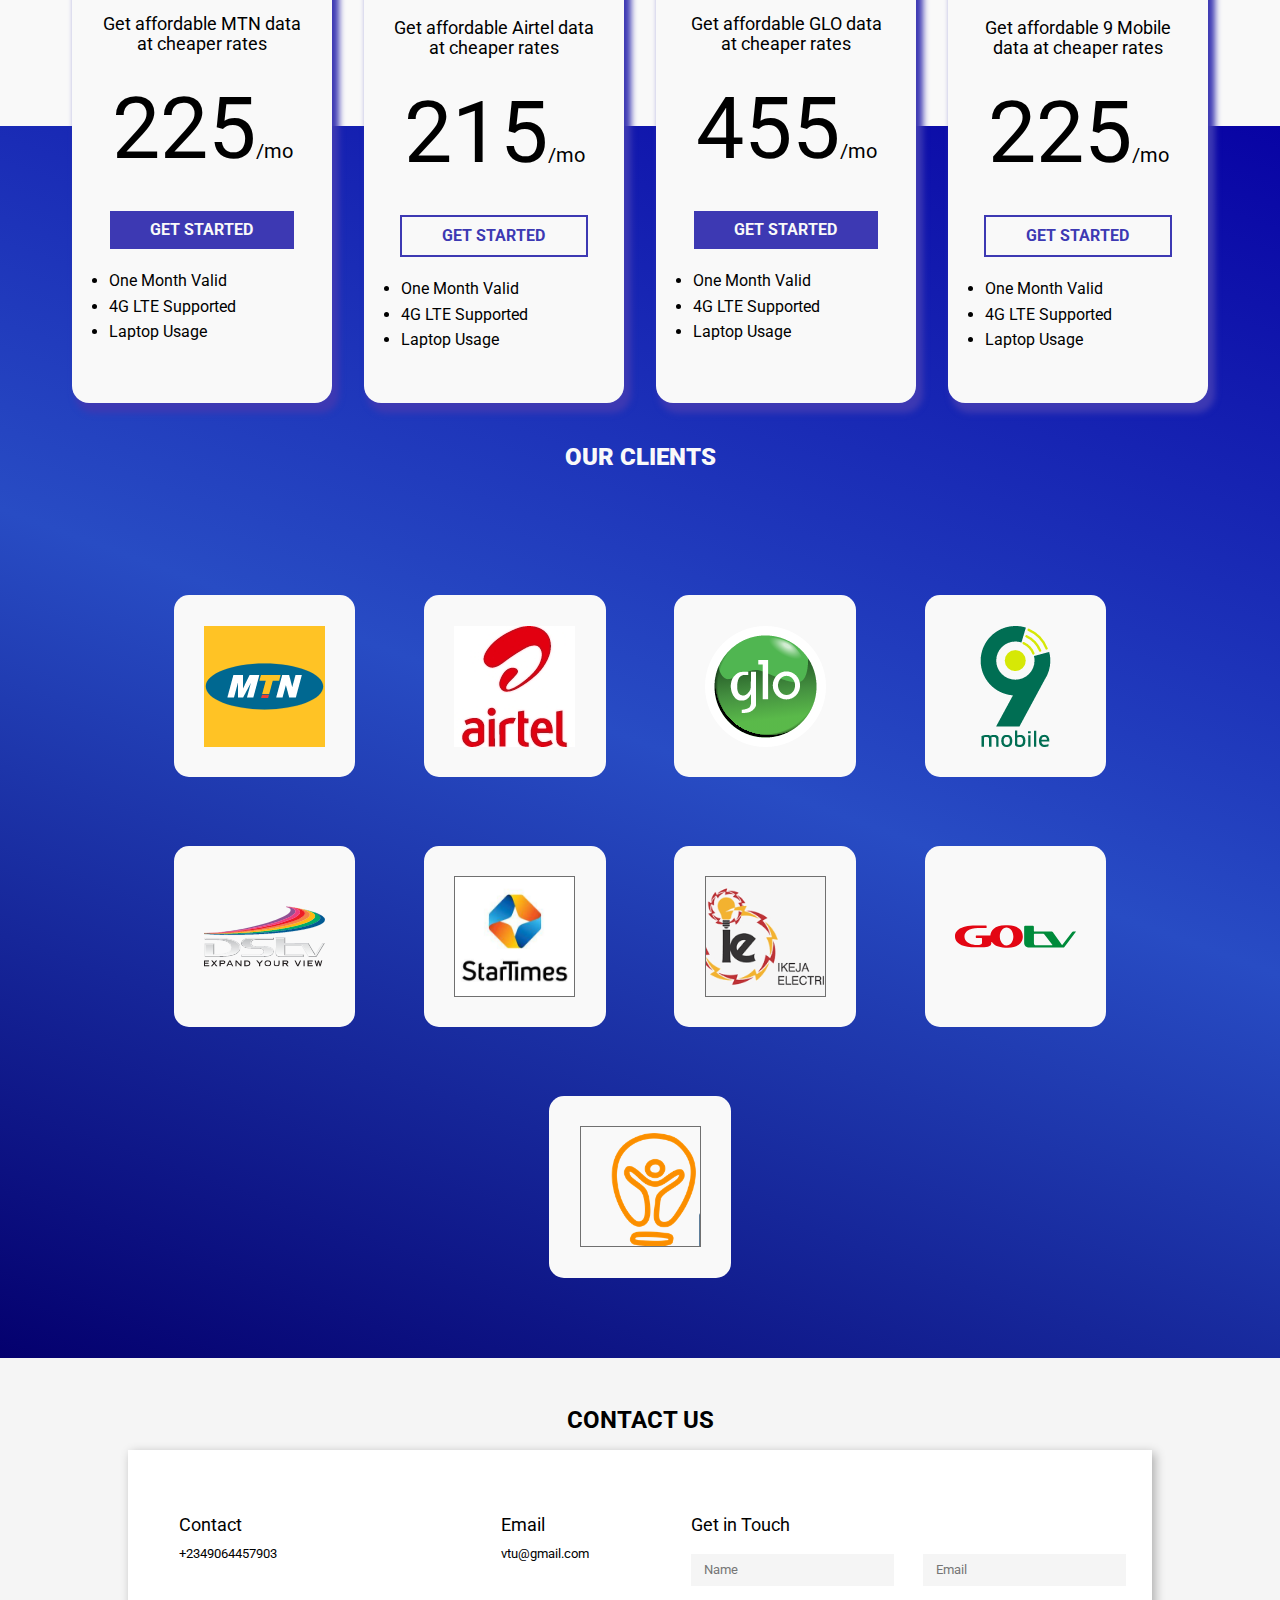
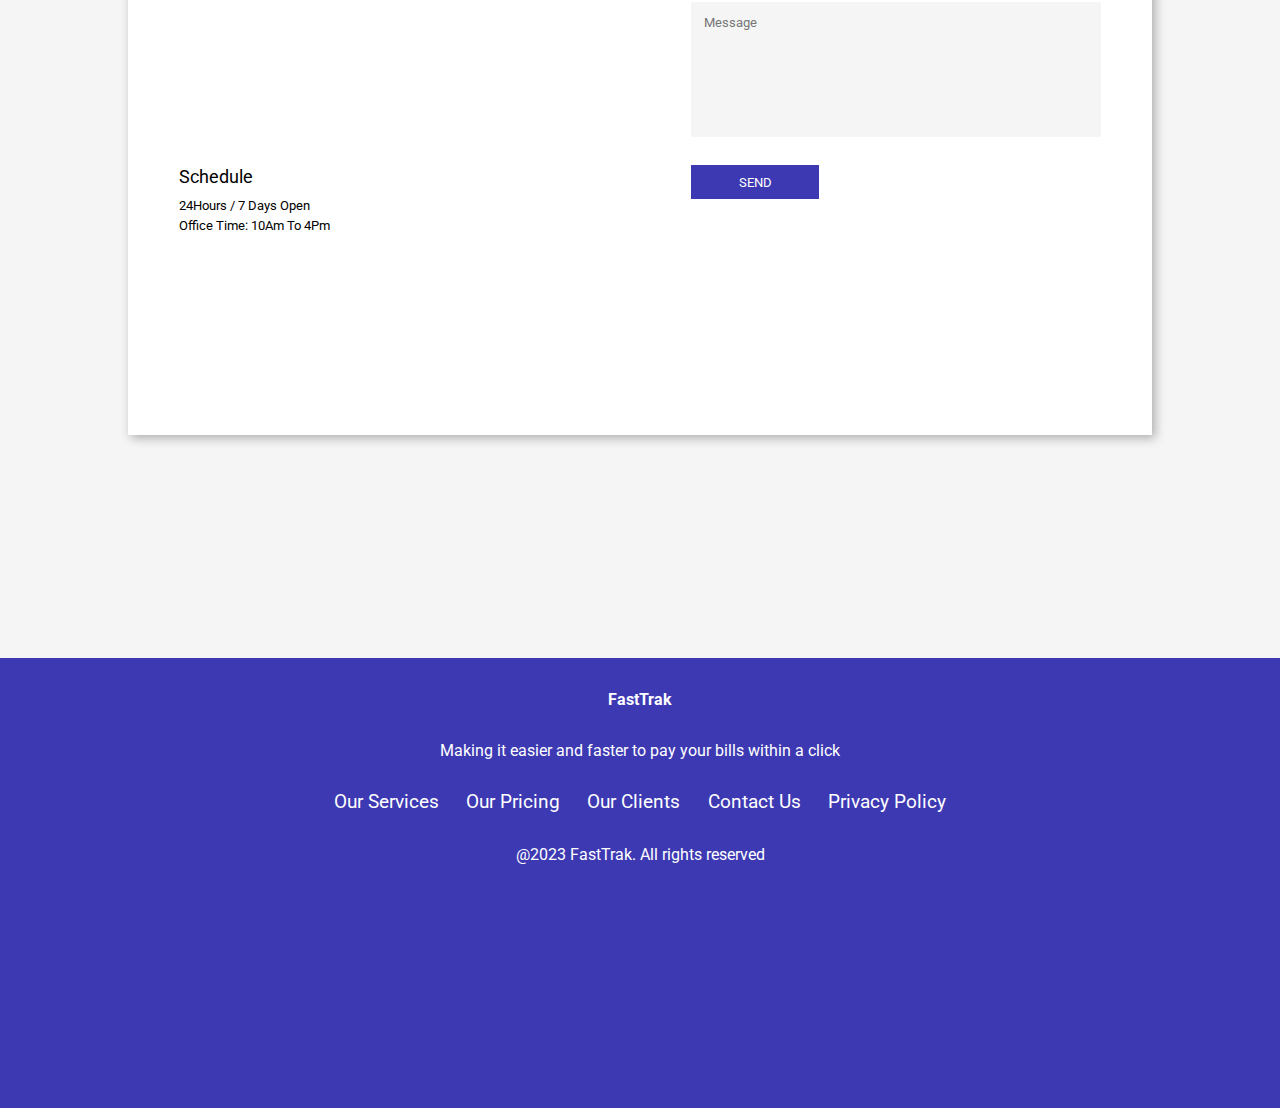
==== commit 69fec004: "reduce sign in page div size and center page title" ====
--- a/index.html
+++ b/index.html
@@ -16,12 +16,12 @@
   <body>
     <!-- HEADER -->
     <header>
-      <a href="index.html" class="logo">FastTrak</a>
+      <h1 class="logo">FastTrak</h1>
       <nav class="navbar">
         <ul class="navlinks">
-          <li class="link"><a href="#services">OUR SERVICE</a></li>
-          <li class="link"><a href="#pricing">PRICING</a></li>
-          <li class="link"><a href="#contact">CONTACTS</a></li>
+          <li class="link"><a href="#">OUR SERVICE</a></li>
+          <li class="link"><a href="#">PRICING</a></li>
+          <li class="link"><a href="#">CONTACTS</a></li>
         </ul>
       </nav>
       <svg class="menu" xmlns="http://www.w3.org/2000/svg" width="800px" height="800px" viewBox="0 0 24 24" fill="none">
@@ -41,1296 +41,24 @@
           A Very Fast And Cheaper Way To Get Your Airtime, Data and Paying Bills
         </h1>
         <a href="/signup/signup.html" class="btn btn-main">SIGN UP</a>
-        <a href="./signin/signin.html" class="btn btn-second">SIGN IN</a>
+        <a href="#" class="btn btn-second">SIGN IN</a>
       </div>
       <div class="hero-side hero-right">
-        <svg
-          class="hero-polygon"
-          xmlns="http://www.w3.org/2000/svg"
-          width="1224.513"
-          height="1153.246"
-          viewBox="0 0 1224.513 1153.246"
-        >
-          <g
-            id="hero-polygon"
-            transform="matrix(0.951, 0.309, -0.309, 0.951, 274.407, 0)"
-            fill="none"
-            stroke-linecap="round"
-          >
-            <path
-              d="M731.7,0a30,30,0,0,1,26.147,15.292l232.875,414a30,30,0,0,1,0,29.416l-232.875,414A30,30,0,0,1,731.7,888H267.3a30,30,0,0,1-26.147-15.292l-232.875-414a30,30,0,0,1,0-29.416l232.875-414A30,30,0,0,1,267.3,0Z"
-              stroke="none"
-            />
-            <path
-              d="M 267.2954711914062 9.99993896484375 C 260.08056640625 9.99993896484375 253.4012451171875 13.90631103515625 249.864013671875 20.19488525390625 L 16.98895263671875 434.1947326660156 C 13.58685302734375 440.2427368164062 13.58685302734375 447.7571411132812 16.98883056640625 453.8051452636719 L 249.8638916015625 867.8051147460938 C 253.401123046875 874.0933837890625 260.0804443359375 877.9998168945312 267.2953491210938 877.9998168945312 L 731.7047119140625 877.9998168945312 C 738.9194946289062 877.9998168945312 745.5989990234375 874.0933837890625 749.1361694335938 867.8049926757812 L 982.0111083984375 453.8051452636719 C 985.4132080078125 447.7570190429688 985.4132080078125 440.2428588867188 982.0111083984375 434.1947326660156 L 749.1361694335938 20.19488525390625 C 745.5989990234375 13.90631103515625 738.9194946289062 9.99993896484375 731.7047119140625 9.99993896484375 L 267.2954711914062 9.99993896484375 M 267.2954711914062 -6.103515625e-05 L 731.7047119140625 -6.103515625e-05 C 742.54296875 -6.103515625e-05 752.538330078125 5.8458251953125 757.8519287109375 15.29217529296875 L 990.726806640625 429.2920837402344 C 995.8638916015625 438.4244689941406 995.8638916015625 449.5754089355469 990.726806640625 458.7077941894531 L 757.8519287109375 872.7076416015625 C 752.538330078125 882.1539306640625 742.54296875 887.9998168945312 731.7047119140625 887.9998168945312 L 267.2953491210938 887.9998168945312 C 256.4572143554688 887.9998168945312 246.4616088867188 882.1539306640625 241.148193359375 872.7076416015625 L 8.2730712890625 458.7077941894531 C 3.13616943359375 449.5754089355469 3.13616943359375 438.4244689941406 8.27325439453125 429.2920837402344 L 241.1483154296875 15.29217529296875 C 246.4617919921875 5.8458251953125 256.4573364257812 -6.103515625e-05 267.2954711914062 -6.103515625e-05 Z"
-              stroke="none"
-              fill="#fff12c"
-            />
-          </g>
-        </svg>
-        <img
-          class="hero-image"
-          src="./design assets/hero-image.png"
-          alt="data enthusiast"
-        />
-        <!-- hero image here... -->
-      </div>
-    </section>
-    <!-- HERO -->
+       <img src="./design assets/mobile.png" alt="" srcset="">
+      </div>
+    </section>
 
     <!-- OUR SERVICES -->
-    <section class="our-services" id="services">
-      <div class="our_services_svg_div">
-        <h1>Our Services</h1>
-        <svg
-          xmlns="http://www.w3.org/2000/svg"
-          xmlns:xlink="http://www.w3.org/1999/xlink"
-          width="920"
-          height="737"
-          viewBox="0 0 1372 737"
-          class="our_services_svg"
-        >
-          <defs>
-            <filter
-              id="Rectangle_449"
-              x="505"
-              y="0"
-              width="365"
-              height="737"
-              filterUnits="userSpaceOnUse"
-            >
-              <feOffset dx="5" dy="8" input="SourceAlpha" />
-              <feGaussianBlur stdDeviation="3" result="blur" />
-              <feFlood flood-opacity="0.161" />
-              <feComposite operator="in" in2="blur" />
-              <feComposite in="SourceGraphic" />
-            </filter>
-            <linearGradient
-              id="linear-gradient"
-              x1="0.878"
-              y1="0.147"
-              x2="0.025"
-              y2="0.934"
-              gradientUnits="objectBoundingBox"
-            >
-              <stop offset="0" stop-color="#3d39b3" />
-              <stop offset="0.466" stop-color="#5ba1e8" />
-              <stop offset="1" stop-color="#003c95" />
-            </linearGradient>
-            <filter
-              id="Rectangle_389"
-              x="534"
-              y="172"
-              width="312"
-              height="180"
-              filterUnits="userSpaceOnUse"
-            >
-              <feOffset dx="3" dy="3" input="SourceAlpha" />
-              <feGaussianBlur stdDeviation="3" result="blur-2" />
-              <feFlood flood-opacity="0.161" />
-              <feComposite operator="in" in2="blur-2" />
-              <feComposite in="SourceGraphic" />
-            </filter>
-            <linearGradient
-              id="linear-gradient-2"
-              x1="0.955"
-              y1="0.056"
-              x2="0.069"
-              y2="0.948"
-              gradientUnits="objectBoundingBox"
-            >
-              <stop offset="0" stop-color="#919191" />
-              <stop offset="0.494" stop-color="#e6e6e6" />
-              <stop offset="1" stop-color="#e2e2e2" />
-            </linearGradient>
-            <filter
-              id="Rectangle_394"
-              x="528"
-              y="414"
-              width="152"
-              height="87"
-              filterUnits="userSpaceOnUse"
-            >
-              <feOffset dx="3" dy="3" input="SourceAlpha" />
-              <feGaussianBlur stdDeviation="3" result="blur-3" />
-              <feFlood flood-opacity="0.161" />
-              <feComposite operator="in" in2="blur-3" />
-              <feComposite in="SourceGraphic" />
-            </filter>
-            <filter
-              id="Rectangle_402"
-              x="528"
-              y="637"
-              width="152"
-              height="67"
-              filterUnits="userSpaceOnUse"
-            >
-              <feOffset dx="3" dy="3" input="SourceAlpha" />
-              <feGaussianBlur stdDeviation="3" result="blur-4" />
-              <feFlood flood-opacity="0.161" />
-              <feComposite operator="in" in2="blur-4" />
-              <feComposite in="SourceGraphic" />
-            </filter>
-            <filter
-              id="Rectangle_403"
-              x="694"
-              y="636"
-              width="152"
-              height="67"
-              filterUnits="userSpaceOnUse"
-            >
-              <feOffset dx="3" dy="3" input="SourceAlpha" />
-              <feGaussianBlur stdDeviation="3" result="blur-5" />
-              <feFlood flood-opacity="0.161" />
-              <feComposite operator="in" in2="blur-5" />
-              <feComposite in="SourceGraphic" />
-            </filter>
-            <filter
-              id="Rectangle_396"
-              x="528"
-              y="506"
-              width="152"
-              height="87"
-              filterUnits="userSpaceOnUse"
-            >
-              <feOffset dx="3" dy="3" input="SourceAlpha" />
-              <feGaussianBlur stdDeviation="3" result="blur-6" />
-              <feFlood flood-opacity="0.161" />
-              <feComposite operator="in" in2="blur-6" />
-              <feComposite in="SourceGraphic" />
-            </filter>
-            <filter
-              id="Rectangle_395"
-              x="694"
-              y="414"
-              width="152"
-              height="87"
-              filterUnits="userSpaceOnUse"
-            >
-              <feOffset dx="3" dy="3" input="SourceAlpha" />
-              <feGaussianBlur stdDeviation="3" result="blur-7" />
-              <feFlood flood-opacity="0.161" />
-              <feComposite operator="in" in2="blur-7" />
-              <feComposite in="SourceGraphic" />
-            </filter>
-            <clipPath id="clip-path">
-              <rect
-                id="Rectangle_398"
-                data-name="Rectangle 398"
-                width="13"
-                height="13"
-                transform="translate(-0.2 -0.037)"
-                fill="#e3e3e3"
-              />
-            </clipPath>
-            <clipPath id="clip-path-2">
-              <rect
-                id="Rectangle_399"
-                data-name="Rectangle 399"
-                width="13"
-                height="13"
-                transform="translate(0.141 0.421)"
-                fill="#e3e3e3"
-              />
-            </clipPath>
-            <clipPath id="clip-path-3">
-              <rect
-                id="Rectangle_400"
-                data-name="Rectangle 400"
-                width="13"
-                height="13"
-                transform="translate(-0.2 0.421)"
-                fill="#fff"
-              />
-            </clipPath>
-            <filter
-              id="Rectangle_397"
-              x="694"
-              y="506"
-              width="152"
-              height="87"
-              filterUnits="userSpaceOnUse"
-            >
-              <feOffset dx="3" dy="3" input="SourceAlpha" />
-              <feGaussianBlur stdDeviation="3" result="blur-8" />
-              <feFlood flood-opacity="0.161" />
-              <feComposite operator="in" in2="blur-8" />
-              <feComposite in="SourceGraphic" />
-            </filter>
-            <clipPath id="clip-path-4">
-              <rect
-                id="Rectangle_401"
-                data-name="Rectangle 401"
-                width="13"
-                height="13"
-                transform="translate(0.141 -0.037)"
-                fill="#e3e3e3"
-              />
-            </clipPath>
-          </defs>
-          <g id="services" transform="translate(-274 -1286)">
-            <g id="mobile">
-              <g
-                transform="matrix(1, 0, 0, 1, 274, 1286)"
-                filter="url(#Rectangle_449)"
-              >
-                <rect
-                  id="Rectangle_449-2"
-                  data-name="Rectangle 449"
-                  width="347"
-                  height="719"
-                  rx="25"
-                  transform="translate(509 1)"
-                  fill="#fff"
-                />
-              </g>
-              <g
-                id="Group_62"
-                data-name="Group 62"
-                transform="translate(789.702 1291)"
-              >
-                <g
-                  id="Rectangle_387"
-                  data-name="Rectangle 387"
-                  transform="translate(52.298 40)"
-                  fill="#fff"
-                  stroke="#707070"
-                  stroke-width="1"
-                >
-                  <rect width="200" height="27" rx="11" stroke="none" />
-                  <rect
-                    x="0.5"
-                    y="0.5"
-                    width="199"
-                    height="26"
-                    rx="10.5"
-                    fill="none"
-                  />
-                </g>
-                <g
-                  id="icon_navigation_more_vert_24px"
-                  data-name="icon/navigation/more_vert_24px"
-                  transform="translate(302.298 43)"
-                >
-                  <rect id="Boundary" width="21" height="21" fill="none" />
-                  <path
-                    id="_Color"
-                    data-name=" ↳Color"
-                    d="M1.5,14A1.641,1.641,0,0,1,0,12.25,1.642,1.642,0,0,1,1.5,10.5,1.642,1.642,0,0,1,3,12.25,1.641,1.641,0,0,1,1.5,14Zm0-5.25A1.641,1.641,0,0,1,0,7,1.641,1.641,0,0,1,1.5,5.25,1.641,1.641,0,0,1,3,7,1.641,1.641,0,0,1,1.5,8.75Zm0-5.25A1.641,1.641,0,0,1,0,1.75,1.641,1.641,0,0,1,1.5,0,1.641,1.641,0,0,1,3,1.75,1.641,1.641,0,0,1,1.5,3.5Z"
-                    transform="translate(9 3)"
-                  />
-                </g>
-                <g
-                  id="Rectangle_388"
-                  data-name="Rectangle 388"
-                  transform="translate(271.298 45)"
-                  fill="#fff"
-                  stroke="#707070"
-                  stroke-width="1"
-                >
-                  <rect width="17" height="17" rx="5" stroke="none" />
-                  <rect
-                    x="0.5"
-                    y="0.5"
-                    width="16"
-                    height="16"
-                    rx="4.5"
-                    fill="none"
-                  />
-                </g>
-                <g
-                  id="Rectangle_386"
-                  data-name="Rectangle 386"
-                  transform="translate(18.298 45)"
-                  fill="#fff"
-                  stroke="#707070"
-                  stroke-width="1"
-                >
-                  <rect width="18" height="17" rx="5" stroke="none" />
-                  <rect
-                    x="0.5"
-                    y="0.5"
-                    width="17"
-                    height="16"
-                    rx="4.5"
-                    fill="none"
-                  />
-                </g>
-                <g
-                  id="icon_navigation_menu_24px"
-                  data-name="icon/navigation/menu_24px"
-                  transform="translate(17.298 106)"
-                >
-                  <rect
-                    id="Boundary-2"
-                    data-name="Boundary"
-                    width="21"
-                    height="21"
-                    fill="none"
-                  />
-                  <path
-                    id="_Color-2"
-                    data-name=" ↳Color"
-                    d="M16,10H0V8.333H16V10Zm0-4.166H0V4.167H16V5.833Zm0-4.167H0V0H16V1.666Z"
-                    transform="translate(3 5)"
-                  />
-                </g>
-                <text
-                  id="LOGO"
-                  transform="translate(149.298 125)"
-                  fill="#707070"
-                  font-size="17"
-                  font-family="SegoeUI-Bold, Segoe UI"
-                  font-weight="700"
-                >
-                  <tspan x="0" y="0">LOGO</tspan>
-                </text>
-                <g
-                  transform="matrix(1, 0, 0, 1, -515.7, -5)"
-                  filter="url(#Rectangle_389)"
-                >
-                  <rect
-                    id="Rectangle_389-2"
-                    data-name="Rectangle 389"
-                    width="294"
-                    height="162"
-                    rx="10"
-                    transform="translate(540 178)"
-                    fill="url(#linear-gradient)"
-                  />
-                </g>
-                <g
-                  id="Group_48"
-                  data-name="Group 48"
-                  transform="translate(43.747 250.526)"
-                >
-                  <rect
-                    id="Rectangle_390"
-                    data-name="Rectangle 390"
-                    width="49"
-                    height="31"
-                    rx="4"
-                    transform="translate(-0.449 0.474)"
-                    fill="url(#linear-gradient-2)"
-                  />
-                  <g
-                    id="Rectangle_392"
-                    data-name="Rectangle 392"
-                    transform="translate(-0.449 10.474)"
-                    fill="none"
-                    stroke="#a5a5a5"
-                    stroke-width="1"
-                  >
-                    <rect width="18" height="11" stroke="none" />
-                    <rect x="0.5" y="0.5" width="17" height="10" fill="none" />
-                  </g>
-                  <g
-                    id="Rectangle_393"
-                    data-name="Rectangle 393"
-                    transform="translate(31.551 10.474)"
-                    fill="none"
-                    stroke="#a5a5a5"
-                    stroke-width="1"
-                  >
-                    <rect width="17" height="11" stroke="none" />
-                    <rect x="0.5" y="0.5" width="16" height="10" fill="none" />
-                  </g>
-                  <path
-                    id="Path_396"
-                    data-name="Path 396"
-                    d="M11492,5935.016l6.345,3.219h13.764v5.015"
-                    transform="translate(-11467.841 -5912.189)"
-                    fill="none"
-                    stroke="#a5a5a5"
-                    stroke-width="1"
-                  />
-                  <path
-                    id="Path_399"
-                    data-name="Path 399"
-                    d="M11492,5943.25l6.345-3.219h13.764v-5.016"
-                    transform="translate(-11467.841 -5934.622)"
-                    fill="none"
-                    stroke="#a5a5a5"
-                    stroke-width="1"
-                  />
-                  <path
-                    id="Path_397"
-                    data-name="Path 397"
-                    d="M11512.108,5935.016l-6.345,3.368H11492v5.247"
-                    transform="translate(-11487.686 -5912.569)"
-                    fill="none"
-                    stroke="#a5a5a5"
-                    stroke-width="1"
-                  />
-                  <path
-                    id="Path_398"
-                    data-name="Path 398"
-                    d="M11512.108,5943.63l-6.345-3.368H11492v-5.247"
-                    transform="translate(-11487.686 -5934.622)"
-                    fill="none"
-                    stroke="#a5a5a5"
-                    stroke-width="1"
-                  />
-                  <g
-                    id="Rectangle_391"
-                    data-name="Rectangle 391"
-                    transform="translate(17.551 8.474)"
-                    fill="none"
-                    stroke="#a5a5a5"
-                    stroke-width="1"
-                  >
-                    <rect width="14" height="15" rx="3" stroke="none" />
-                    <rect
-                      x="0.5"
-                      y="0.5"
-                      width="13"
-                      height="14"
-                      rx="2.5"
-                      fill="none"
-                    />
-                  </g>
-                </g>
-                <text
-                  id="ADEYEMI_KOLA"
-                  data-name="ADEYEMI KOLA"
-                  transform="translate(38.298 319)"
-                  fill="#fff"
-                  font-size="9"
-                  font-family="SegoeUI, Segoe UI"
-                  letter-spacing="0.04em"
-                >
-                  <tspan x="0" y="0">ADEYEMI KOLA</tspan>
-                </text>
-                <text
-                  id="_09045623481"
-                  data-name="09045623481"
-                  transform="translate(38.298 301)"
-                  fill="#fff"
-                  font-size="8"
-                  font-family="SegoeUI, Segoe UI"
-                  letter-spacing="0.03em"
-                >
-                  <tspan x="0" y="0">09045623481</tspan>
-                </text>
-                <text
-                  id="LOGO-2"
-                  data-name="LOGO"
-                  transform="translate(254.298 205)"
-                  fill="#fff"
-                  font-size="13"
-                  font-family="SegoeUI-Bold, Segoe UI"
-                  font-weight="700"
-                >
-                  <tspan x="0" y="0">LOGO</tspan>
-                </text>
-                <text
-                  id="WALLET_BALANCE"
-                  data-name="WALLET BALANCE"
-                  transform="translate(37.298 206)"
-                  fill="#fff"
-                  font-size="9"
-                  font-family="SegoeUI, Segoe UI"
-                  letter-spacing="0.04em"
-                >
-                  <tspan x="0" y="0">WALLET BALANCE</tspan>
-                </text>
-                <text
-                  id="FUND_WALLET"
-                  data-name="FUND WALLET"
-                  transform="translate(232.298 292)"
-                  fill="#fff"
-                  font-size="8"
-                  font-family="SegoeUI, Segoe UI"
-                  letter-spacing="0.04em"
-                >
-                  <tspan x="0" y="0">FUND WALLET</tspan>
-                </text>
-                <text
-                  id="_3_056"
-                  data-name="#3,056"
-                  transform="translate(37.298 223)"
-                  fill="#fff"
-                  font-size="13"
-                  font-family="SegoeUI, Segoe UI"
-                  letter-spacing="0.04em"
-                >
-                  <tspan x="0" y="0">#3,056</tspan>
-                </text>
-                <circle
-                  id="Ellipse_44"
-                  data-name="Ellipse 44"
-                  cx="8"
-                  cy="8"
-                  r="8"
-                  transform="translate(211.298 282)"
-                  fill="#fff"
-                />
-                <g
-                  id="icon_content_add_24px"
-                  data-name="icon/content/add_24px"
-                  transform="translate(211.298 282)"
-                >
-                  <rect
-                    id="Boundary-3"
-                    data-name="Boundary"
-                    width="15"
-                    height="15"
-                    fill="none"
-                  />
-                  <path
-                    id="_Color-3"
-                    data-name=" ↳Color"
-                    d="M7.765,3.944H4.437V6.9H3.328V3.944H0V2.958H3.328V0H4.437V2.958H7.765Z"
-                    transform="translate(4.314 4.314)"
-                    fill="#3d39b3"
-                  />
-                </g>
-                <text
-                  id="OUR_SERVICE"
-                  data-name="OUR SERVICE"
-                  transform="translate(24.298 389)"
-                  fill="#313131"
-                  font-size="13"
-                  font-family="SegoeUI-Bold, Segoe UI"
-                  font-weight="700"
-                  letter-spacing="0.04em"
-                >
-                  <tspan x="0" y="0">OUR SERVICE</tspan>
-                </text>
-                <g
-                  transform="matrix(1, 0, 0, 1, -515.7, -5)"
-                  filter="url(#Rectangle_394)"
-                >
-                  <rect
-                    id="Rectangle_394-2"
-                    data-name="Rectangle 394"
-                    width="134"
-                    height="69"
-                    rx="10"
-                    transform="translate(534 420)"
-                    fill="#fff"
-                  />
-                </g>
-                <g
-                  transform="matrix(1, 0, 0, 1, -515.7, -5)"
-                  filter="url(#Rectangle_402)"
-                >
-                  <rect
-                    id="Rectangle_402-2"
-                    data-name="Rectangle 402"
-                    width="134"
-                    height="49"
-                    rx="10"
-                    transform="translate(534 643)"
-                    fill="#fff"
-                  />
-                </g>
-                <g
-                  transform="matrix(1, 0, 0, 1, -515.7, -5)"
-                  filter="url(#Rectangle_403)"
-                >
-                  <rect
-                    id="Rectangle_403-2"
-                    data-name="Rectangle 403"
-                    width="134"
-                    height="49"
-                    rx="10"
-                    transform="translate(700 642)"
-                    fill="#fff"
-                  />
-                </g>
-                <g
-                  transform="matrix(1, 0, 0, 1, -515.7, -5)"
-                  filter="url(#Rectangle_396)"
-                >
-                  <rect
-                    id="Rectangle_396-2"
-                    data-name="Rectangle 396"
-                    width="134"
-                    height="69"
-                    rx="10"
-                    transform="translate(534 512)"
-                    fill="#fff"
-                  />
-                </g>
-                <g
-                  transform="matrix(1, 0, 0, 1, -515.7, -5)"
-                  filter="url(#Rectangle_395)"
-                >
-                  <rect
-                    id="Rectangle_395-2"
-                    data-name="Rectangle 395"
-                    width="134"
-                    height="69"
-                    rx="10"
-                    transform="translate(700 420)"
-                    fill="#fff"
-                  />
-                </g>
-                <circle
-                  id="Ellipse_45"
-                  data-name="Ellipse 45"
-                  cx="13"
-                  cy="13"
-                  r="13"
-                  transform="translate(107.298 426)"
-                  fill="#3d39b3"
-                />
-                <circle
-                  id="Ellipse_48"
-                  data-name="Ellipse 48"
-                  cx="13"
-                  cy="13"
-                  r="13"
-                  transform="translate(107.298 517)"
-                  fill="#3d39b3"
-                />
-                <circle
-                  id="Ellipse_46"
-                  data-name="Ellipse 46"
-                  cx="13"
-                  cy="13"
-                  r="13"
-                  transform="translate(273.298 426)"
-                  fill="#3d39b3"
-                />
-                <g
-                  id="Mask_Group_17"
-                  data-name="Mask Group 17"
-                  transform="translate(114.498 524.037)"
-                  clip-path="url(#clip-path)"
-                >
-                  <g id="electricity-svgrepo-com" transform="translate(0 0)">
-                    <path
-                      id="Path_400"
-                      data-name="Path 400"
-                      d="M12.357,13.561a1.2,1.2,0,0,0,1.2-1.2V3.027a1.2,1.2,0,0,0-1.2-1.2H3.027a1.2,1.2,0,0,0-1.2,1.2v9.33a1.2,1.2,0,0,0,1.2,1.2Zm0,.6H3.027a1.806,1.806,0,0,1-1.806-1.806V3.027A1.806,1.806,0,0,1,3.027,1.221h9.33a1.806,1.806,0,0,1,1.806,1.806v9.33A1.806,1.806,0,0,1,12.357,14.163Z"
-                      transform="translate(-1.221 -1.221)"
-                      fill="#fff"
-                    />
-                    <path
-                      id="Path_401"
-                      data-name="Path 401"
-                      d="M11.319,3.9l-.005,0ZM6.843,6.826l.786.512a.3.3,0,0,1,.1.4L5.368,11.8,9.453,9.133l-.786-.512a.3.3,0,0,1-.1-.4l2.357-4.06L6.843,6.826Zm-.715.253a.3.3,0,0,1,0-.5L10.972,3.41a.492.492,0,0,1,.709.649L9.235,8.273l.934.607a.3.3,0,0,1,0,.5L5.325,12.549a.492.492,0,0,1-.71-.649L7.061,7.686l-.934-.607Z"
-                      transform="translate(-1.677 -1.508)"
-                      fill="#fff"
-                    />
-                  </g>
-                </g>
-                <g
-                  id="Mask_Group_18"
-                  data-name="Mask Group 18"
-                  transform="translate(280.157 432.579)"
-                  clip-path="url(#clip-path-2)"
-                >
-                  <g id="wi-fi-svgrepo-com" transform="translate(0 1.756)">
-                    <path
-                      id="Path_402"
-                      data-name="Path 402"
-                      d="M6.986,9.717a.182.182,0,0,0-.01.277l.673.673a.2.2,0,0,0,.288,0l.673-.673a.182.182,0,0,0-.01-.277,1.36,1.36,0,0,0-1.614,0Z"
-                      transform="translate(-1.301 -1.297)"
-                      fill="#fff"
-                    />
-                    <path
-                      id="Path_403"
-                      data-name="Path 403"
-                      d="M5.117,7.976a.6.6,0,0,1,.038-.919,4.079,4.079,0,0,1,4.731,0,.6.6,0,0,1,.038.919.837.837,0,0,1-1.016.064,2.722,2.722,0,0,0-2.774,0A.837.837,0,0,1,5.117,7.976Z"
-                      transform="translate(-1.027 -0.864)"
-                      fill="#fff"
-                    />
-                    <path
-                      id="Path_404"
-                      data-name="Path 404"
-                      d="M2.89,5.622a.63.63,0,0,1,.023-.936,6.8,6.8,0,0,1,8.6,0,.63.63,0,0,1,.023.936.751.751,0,0,1-.99.031,5.438,5.438,0,0,0-6.671,0A.751.751,0,0,1,2.89,5.622Z"
-                      transform="translate(-0.721 -0.432)"
-                      fill="#fff"
-                    />
-                    <path
-                      id="Path_405"
-                      data-name="Path 405"
-                      d="M.605,3.267a.644.644,0,0,1,.017-.944,9.515,9.515,0,0,1,12.517.05.644.644,0,0,1,.009.944.726.726,0,0,1-.981.013A8.156,8.156,0,0,0,1.586,3.288.726.726,0,0,1,.605,3.267Z"
-                      transform="translate(-0.408)"
-                      fill="#fff"
-                    />
-                  </g>
-                </g>
-                <g
-                  id="Mask_Group_20"
-                  data-name="Mask Group 20"
-                  transform="translate(114.498 432.579)"
-                  clip-path="url(#clip-path-3)"
-                >
-                  <path
-                    id="phone-svgrepo-com_1_"
-                    data-name="phone-svgrepo-com (1)"
-                    d="M11.028,9l-.351-.353h0Zm.3-.3.351.353h0Zm1.6-.21-.238.437Zm1.268.689-.238.437Zm.357,2.16.351.353Zm-.943.937-.351-.353Zm-.879.444.046.5h0ZM6.193,9.905l.351-.353ZM3,3.945l-.5.028h0Zm4.3.963.351.353h0Zm.1-1.761.4-.3ZM6.564,2.029l-.4.3h0ZM4.5,1.841l.351.353h0ZM3.457,2.876l-.351-.353h0ZM8.349,7.762,8.7,7.409Zm3.031,1.589.3-.3-.7-.706-.3.3ZM12.7,8.924l1.268.689.475-.875L13.172,8.05Zm1.512,2.059-.943.937.7.706.943-.937Zm-1.517,1.239c-.962.09-3.452.01-6.147-2.67l-.7.706c2.941,2.925,5.741,3.067,6.941,2.956ZM6.544,9.552C3.975,7,3.549,4.849,3.5,3.917L2.5,3.973c.067,1.173.594,3.554,3.34,6.285Zm.913-4.1.19-.189-.7-.706-.19.189Zm.342-2.6L6.962,1.731l-.8.6L7,3.445ZM4.147,1.488,3.106,2.523l.7.706L4.849,2.194ZM7.106,5.1c-.351-.353-.351-.352-.352-.352h0l0,0,0,0-.009.01-.021.024a.817.817,0,0,0-.05.067,1.013,1.013,0,0,0-.108.211,1.393,1.393,0,0,0-.059.711A4.58,4.58,0,0,0,8,8.115l.7-.706A3.714,3.714,0,0,1,7.484,5.622a.416.416,0,0,1,.006-.207c0-.009.005-.01,0,0l-.011.014-.01.011-.006.007,0,0,0,0h0S7.457,5.451,7.106,5.1ZM8,8.115A4.613,4.613,0,0,0,10.348,9.6a1.408,1.408,0,0,0,.711-.058,1.02,1.02,0,0,0,.211-.107.812.812,0,0,0,.067-.05l.024-.021.01-.009,0,0,0,0h0s0,0-.35-.354-.35-.353-.35-.354h0l0,0,0,0,.007-.006.011-.01.014-.011c.006,0,0,0,0,0a.431.431,0,0,1-.212.007,3.743,3.743,0,0,1-1.8-1.21ZM6.962,1.731a1.875,1.875,0,0,0-2.815-.243l.7.706a.88.88,0,0,1,1.316.134ZM3.5,3.917a.912.912,0,0,1,.311-.687l-.7-.706a1.9,1.9,0,0,0-.6,1.45Zm9.769,8a.953.953,0,0,1-.574.3l.092.991a1.943,1.943,0,0,0,1.184-.587ZM7.647,5.261A1.84,1.84,0,0,0,7.8,2.849l-.8.6a.845.845,0,0,1-.056,1.11Zm6.317,4.352a.87.87,0,0,1,.244,1.37l.7.706a1.864,1.864,0,0,0-.471-2.95ZM11.681,9.05A.856.856,0,0,1,12.7,8.924l.475-.875a1.851,1.851,0,0,0-2.193.295Z"
-                    transform="translate(-2.5 -0.629)"
-                    fill="#fff"
-                  />
-                </g>
-                <text
-                  id="AIRTIME"
-                  transform="translate(30.298 470)"
-                  fill="#3d39b3"
-                  font-size="9"
-                  font-family="SegoeUI, Segoe UI"
-                >
-                  <tspan x="0" y="0">AIRTIME</tspan>
-                </text>
-                <text
-                  id="ELETRICITY"
-                  transform="translate(30.298 562)"
-                  fill="#3d39b3"
-                  font-size="9"
-                  font-family="SegoeUI, Segoe UI"
-                >
-                  <tspan x="0" y="0">ELETRICITY</tspan>
-                </text>
-                <g id="Group_249" data-name="Group 249">
-                  <g
-                    transform="matrix(1, 0, 0, 1, -515.7, -5)"
-                    filter="url(#Rectangle_397)"
-                  >
-                    <rect
-                      id="Rectangle_397-2"
-                      data-name="Rectangle 397"
-                      width="134"
-                      height="69"
-                      rx="10"
-                      transform="translate(700 512)"
-                      fill="#fff"
-                    />
-                  </g>
-                  <circle
-                    id="Ellipse_47"
-                    data-name="Ellipse 47"
-                    cx="13"
-                    cy="13"
-                    r="13"
-                    transform="translate(273.298 517)"
-                    fill="#3d39b3"
-                  />
-                  <g
-                    id="Mask_Group_19"
-                    data-name="Mask Group 19"
-                    transform="translate(280.157 524.037)"
-                    clip-path="url(#clip-path-4)"
-                  >
-                    <g id="tv-svgrepo-com" transform="translate(0 0.863)">
-                      <path
-                        id="Path_406"
-                        data-name="Path 406"
-                        d="M9.68,15.861h2.588v.863H9.68Zm-1.726.863v.863h6.04v-.863h-.863v-.863l.467,0,.094,0c1.148-.049,1.085-.521-.075-.521l-5.414,0c-1.148.049-1.086.521.074.521h.54v.863Z"
-                        transform="translate(-4.503 -6.37)"
-                        fill="#fff"
-                      />
-                      <path
-                        id="Path_407"
-                        data-name="Path 407"
-                        d="M6.2,5.807h8.628l.076,0A1.294,1.294,0,0,1,16.126,7.1v5.177l0,.076a1.294,1.294,0,0,1-1.292,1.218H6.2l-.076,0a1.294,1.294,0,0,1-1.218-1.292V7.1l0-.076A1.294,1.294,0,0,1,6.2,5.807Zm6.471,8.628h2.157l.094,0a2.157,2.157,0,0,0,2.063-2.155V7.1l0-.094a2.157,2.157,0,0,0-2.155-2.063H6.2l-.094,0A2.157,2.157,0,0,0,4.047,7.1v5.177l0,.094A2.157,2.157,0,0,0,6.2,14.435h6.471Z"
-                        transform="translate(-4.047 -4.944)"
-                        fill="#fff"
-                      />
-                    </g>
-                  </g>
-                  <text
-                    id="TV_CABLE"
-                    data-name="TV CABLE"
-                    transform="translate(195.298 562)"
-                    fill="#3d39b3"
-                    font-size="9"
-                    font-family="SegoeUI, Segoe UI"
-                  >
-                    <tspan x="0" y="0">TV CABLE</tspan>
-                  </text>
-                </g>
-                <text
-                  id="DATA"
-                  transform="translate(195.298 470)"
-                  fill="#3d39b3"
-                  font-size="9"
-                  font-family="SegoeUI, Segoe UI"
-                >
-                  <tspan x="0" y="0">DATA</tspan>
-                </text>
-                <text
-                  id="TRANSACTION_HISTORY"
-                  data-name="TRANSACTION HISTORY"
-                  transform="translate(20.298 620)"
-                  fill="#313131"
-                  font-size="13"
-                  font-family="SegoeUI-Bold, Segoe UI"
-                  font-weight="700"
-                >
-                  <tspan x="0" y="0">TRANSACTION HISTORY</tspan>
-                </text>
-                <text
-                  id="Total_Fund"
-                  data-name="Total Fund"
-                  transform="translate(53.298 667)"
-                  fill="#00ff2b"
-                  font-size="12"
-                  font-family="SegoeUI, Segoe UI"
-                >
-                  <tspan x="0" y="0">Total Fund</tspan>
-                </text>
-                <text
-                  id="Total_Spent"
-                  data-name="Total Spent"
-                  transform="translate(220.298 666)"
-                  fill="#ff0909"
-                  font-size="12"
-                  font-family="SegoeUI, Segoe UI"
-                >
-                  <tspan x="0" y="0">Total Spent</tspan>
-                </text>
-                <g
-                  id="icon_navigation_expand_less_24px"
-                  data-name="icon/navigation/expand_less_24px"
-                  transform="translate(116.298 653)"
-                >
-                  <rect
-                    id="Boundary-4"
-                    data-name="Boundary"
-                    width="21"
-                    height="21"
-                    fill="none"
-                  />
-                  <path
-                    id="_Color-4"
-                    data-name=" ↳Color"
-                    d="M5.177,0,0,5.177,1.217,6.393l3.96-3.952,3.96,3.952,1.217-1.217Z"
-                    transform="translate(5.177 6.902)"
-                    fill="#00ff2b"
-                  />
-                </g>
-                <g
-                  id="icon_navigation_expand_less_24px-2"
-                  data-name="icon/navigation/expand_less_24px"
-                  transform="translate(116.298 658)"
-                >
-                  <rect
-                    id="Boundary-5"
-                    data-name="Boundary"
-                    width="21"
-                    height="21"
-                    fill="none"
-                  />
-                  <path
-                    id="_Color-5"
-                    data-name=" ↳Color"
-                    d="M5.177,0,0,5.177,1.217,6.393l3.96-3.952,3.96,3.952,1.217-1.217Z"
-                    transform="translate(5.177 6.902)"
-                    fill="#00ff2b"
-                  />
-                </g>
-                <g
-                  id="icon_navigation_expand_more_24px"
-                  data-name="icon/navigation/expand_more_24px"
-                  transform="translate(288.298 652)"
-                >
-                  <rect
-                    id="Boundary-6"
-                    data-name="Boundary"
-                    width="21"
-                    height="21"
-                    fill="none"
-                  />
-                  <path
-                    id="_Color-6"
-                    data-name=" ↳Color"
-                    d="M9.137,0,5.177,3.946,1.217,0,0,1.215l5.177,5.17,5.177-5.17Z"
-                    transform="translate(5.177 7.42)"
-                    fill="#ff0909"
-                  />
-                </g>
-                <g
-                  id="icon_navigation_expand_more_24px-2"
-                  data-name="icon/navigation/expand_more_24px"
-                  transform="translate(288.298 658)"
-                >
-                  <rect
-                    id="Boundary-7"
-                    data-name="Boundary"
-                    width="21"
-                    height="21"
-                    fill="none"
-                  />
-                  <path
-                    id="_Color-7"
-                    data-name=" ↳Color"
-                    d="M9.137,0,5.177,3.946,1.217,0,0,1.215l5.177,5.17,5.177-5.17Z"
-                    transform="translate(5.177 7.42)"
-                    fill="#ff0909"
-                  />
-                </g>
-                <text
-                  id="_5"
-                  data-name="5"
-                  transform="translate(277.298 58)"
-                  font-size="9"
-                  font-family="SegoeUI, Segoe UI"
-                >
-                  <tspan x="0" y="0">5</tspan>
-                </text>
-              </g>
-            </g>
-            <g id="airtime-2" data-name="airtime">
-              <g
-                id="Rectangle_455"
-                data-name="Rectangle 455"
-                transform="translate(274 1463)"
-                fill="#fff"
-                stroke="#707070"
-                stroke-width="1"
-              >
-                <rect width="253" height="89" rx="15" stroke="none" />
-                <rect
-                  x="0.5"
-                  y="0.5"
-                  width="252"
-                  height="88"
-                  rx="14.5"
-                  fill="none"
-                />
-              </g>
-              <path
-                id="Path_490"
-                data-name="Path 490"
-                d="M7689.229-779.474l-163.991-223.165H7367"
-                transform="translate(-6863 2513.056)"
-                fill="none"
-                stroke="#fff12c"
-                stroke-linecap="round"
-                stroke-width="3"
-                stroke-dasharray="5 8"
-              />
-              <text
-                id="Get_5_off_when_you_purchase_airtime._In_a_few_steps_you_can_top_up_your_airtime_on_all_available_networks"
-                data-name="Get 5% off when you purchase airtime. In a few steps, you can top up your airtime on all available networks"
-                transform="translate(308 1471)"
-                fill="#1e1e1e"
-                font-size="12"
-                font-family="SegoeUI, Segoe UI"
-              >
-                <tspan x="0" y="13">Get 5% off when you purchase</tspan>
-                <tspan x="0" y="33">airtime. In a few steps, you can top</tspan>
-                <tspan x="0" y="53">up your airtime on all available</tspan>
-                <tspan x="0" y="73">networks</tspan>
-              </text>
-              <g
-                id="Group_66"
-                data-name="Group 66"
-                transform="translate(-263 17)"
-              >
-                <circle
-                  id="Ellipse_63"
-                  data-name="Ellipse 63"
-                  cx="6.5"
-                  cy="6.5"
-                  r="6.5"
-                  transform="translate(1085 1708)"
-                  fill="#3d39b3"
-                />
-                <circle
-                  id="Ellipse_64"
-                  data-name="Ellipse 64"
-                  cx="3.5"
-                  cy="3.5"
-                  r="3.5"
-                  transform="translate(1088 1711)"
-                  fill="#fff12c"
-                />
-              </g>
-              <circle
-                id="Ellipse_67"
-                data-name="Ellipse 67"
-                cx="11"
-                cy="11"
-                r="11"
-                transform="translate(282 1470)"
-                fill="#fff12c"
-              />
-              <text
-                id="_1"
-                data-name="1"
-                transform="translate(290 1485)"
-                fill="#fff"
-                font-size="12"
-                font-family="SegoeUI-Bold, Segoe UI"
-                font-weight="700"
-              >
-                <tspan x="0" y="0">1</tspan>
-              </text>
-            </g>
-            <g id="data-2" data-name="data">
-              <rect
-                id="Rectangle_451"
-                data-name="Rectangle 451"
-                width="253"
-                height="89"
-                rx="15"
-                transform="translate(1393 1485)"
-                fill="#fff"
-              />
-              <path
-                id="Path_495"
-                data-name="Path 495"
-                d="M7367-779.474l163.991-223.165h158.238"
-                transform="translate(-6274 2530.474)"
-                fill="none"
-                stroke="#fff12c"
-                stroke-linecap="round"
-                stroke-width="3"
-                stroke-dasharray="5 8"
-              />
-              <g id="Group_63" data-name="Group 63" transform="translate(0 37)">
-                <circle
-                  id="Ellipse_63-2"
-                  data-name="Ellipse 63"
-                  cx="6.5"
-                  cy="6.5"
-                  r="6.5"
-                  transform="translate(1085 1708)"
-                  fill="#3d39b3"
-                />
-                <circle
-                  id="Ellipse_64-2"
-                  data-name="Ellipse 64"
-                  cx="3.5"
-                  cy="3.5"
-                  r="3.5"
-                  transform="translate(1088 1711)"
-                  fill="#fff12c"
-                />
-              </g>
-              <text
-                id="Buy_cheap_data_at_an_affordable_rate._Stay_online_with_data_deals_designed_to_keep_you_on_the_grid._Budget_friendly."
-                data-name="Buy cheap data at an affordable rate. Stay online with data deals designed to keep you on the grid. Budget friendly."
-                transform="translate(1427 1493)"
-                fill="#1e1e1e"
-                font-size="12"
-                font-family="SegoeUI, Segoe UI"
-              >
-                <tspan x="0" y="13">
-                  Buy cheap data at an affordable rate.
-                </tspan>
-                <tspan x="0" y="33">Stay online with data deals designed</tspan>
-                <tspan x="0" y="53">to keep you on the grid. Budget</tspan>
-                <tspan x="0" y="73">friendly.</tspan>
-              </text>
-              <g id="no_3" data-name="no 3">
-                <circle
-                  id="Ellipse_65"
-                  data-name="Ellipse 65"
-                  cx="11"
-                  cy="11"
-                  r="11"
-                  transform="translate(1400 1493)"
-                  fill="#fff12c"
-                />
-                <text
-                  id="_3"
-                  data-name="3"
-                  transform="translate(1408 1508)"
-                  fill="#fff"
-                  font-size="12"
-                  font-family="SegoeUI-Bold, Segoe UI"
-                  font-weight="700"
-                >
-                  <tspan x="0" y="0">3</tspan>
-                </text>
-              </g>
-            </g>
-            <g id="tv_cable-2" data-name="tv cable">
-              <g
-                id="Rectangle_452"
-                data-name="Rectangle 452"
-                transform="translate(1393 1719)"
-                fill="#fff"
-                stroke="#707070"
-                stroke-width="1"
-              >
-                <rect width="253" height="89" rx="15" stroke="none" />
-                <rect
-                  x="0.5"
-                  y="0.5"
-                  width="252"
-                  height="88"
-                  rx="14.5"
-                  fill="none"
-                />
-              </g>
-              <text
-                id="Start_enjoying_your_instant_cable_subscription_on_our_platform_today._"
-                data-name="Start enjoying your instant cable subscription on our platform today. "
-                transform="translate(1427 1747)"
-                fill="#1e1e1e"
-                font-size="12"
-                font-family="SegoeUI, Segoe UI"
-              >
-                <tspan x="0" y="13">Start enjoying your instant cable</tspan>
-                <tspan x="0" y="33">subscription on our platform today.</tspan>
-              </text>
-              <path
-                id="Path_491"
-                data-name="Path 491"
-                d="M7367-911.617l163.991-91.022h158.238"
-                transform="translate(-6276 2761.638)"
-                fill="none"
-                stroke="#fff12c"
-                stroke-linecap="round"
-                stroke-width="3"
-                stroke-dasharray="5 8"
-              />
-              <g
-                id="Group_64"
-                data-name="Group 64"
-                transform="translate(0 136)"
-              >
-                <circle
-                  id="Ellipse_63-3"
-                  data-name="Ellipse 63"
-                  cx="6.5"
-                  cy="6.5"
-                  r="6.5"
-                  transform="translate(1085 1708)"
-                  fill="#3d39b3"
-                />
-                <circle
-                  id="Ellipse_64-3"
-                  data-name="Ellipse 64"
-                  cx="3.5"
-                  cy="3.5"
-                  r="3.5"
-                  transform="translate(1088 1711)"
-                  fill="#fff12c"
-                />
-              </g>
-              <circle
-                id="Ellipse_66"
-                data-name="Ellipse 66"
-                cx="11"
-                cy="11"
-                r="11"
-                transform="translate(1400 1730)"
-                fill="#fff12c"
-              />
-              <text
-                id="_4"
-                data-name="4"
-                transform="translate(1407 1745)"
-                fill="#fff"
-                font-size="12"
-                font-family="SegoeUI-Bold, Segoe UI"
-                font-weight="700"
-              >
-                <tspan x="0" y="0">4</tspan>
-              </text>
-            </g>
-            <g id="electricity">
-              <g
-                id="Rectangle_454"
-                data-name="Rectangle 454"
-                transform="translate(285 1725)"
-                fill="#fff"
-                stroke="#707070"
-                stroke-width="1"
-              >
-                <rect width="253" height="89" rx="15" stroke="none" />
-                <rect
-                  x="0.5"
-                  y="0.5"
-                  width="252"
-                  height="88"
-                  rx="14.5"
-                  fill="none"
-                />
-              </g>
-              <text
-                id="Pay_your_electricity_bills._Easy_process_swift_payment_with_no_receipt."
-                data-name="Pay your electricity bills. Easy process, swift payment with no receipt."
-                transform="translate(319 1743)"
-                fill="#1e1e1e"
-                font-size="12"
-                font-family="SegoeUI, Segoe UI"
-              >
-                <tspan x="0" y="13">Pay your electricity bills. Easy</tspan>
-                <tspan x="0" y="33">process, swift payment with no</tspan>
-                <tspan x="0" y="53">receipt.</tspan>
-              </text>
-              <circle
-                id="Ellipse_68"
-                data-name="Ellipse 68"
-                cx="11"
-                cy="11"
-                r="11"
-                transform="translate(293 1736)"
-                fill="#fff12c"
-              />
-              <text
-                id="_2"
-                data-name="2"
-                transform="translate(301 1751)"
-                fill="#fff"
-                font-size="12"
-                font-family="SegoeUI-Bold, Segoe UI"
-                font-weight="700"
-              >
-                <tspan x="0" y="0">2</tspan>
-              </text>
-              <path
-                id="Path_493"
-                data-name="Path 493"
-                d="M7090-907.978c-151.35-75.055-155.551-77.856-155.551-77.856H6787.414"
-                transform="translate(-6268.463 2742)"
-                fill="none"
-                stroke="#fff12c"
-                stroke-linecap="round"
-                stroke-width="3"
-                stroke-dasharray="5 8"
-              />
-              <g
-                id="Group_65"
-                data-name="Group 65"
-                transform="translate(-270 120)"
-              >
-                <circle
-                  id="Ellipse_63-4"
-                  data-name="Ellipse 63"
-                  cx="6.5"
-                  cy="6.5"
-                  r="6.5"
-                  transform="translate(1085 1708)"
-                  fill="#3d39b3"
-                />
-                <circle
-                  id="Ellipse_64-4"
-                  data-name="Ellipse 64"
-                  cx="3.5"
-                  cy="3.5"
-                  r="3.5"
-                  transform="translate(1088 1711)"
-                  fill="#fff12c"
-                />
-              </g>
-            </g>
-          </g>
-        </svg>
-      </div>
-    </section>
-
-    <!-- OUR SERVICES -->
 
     <!-- OUR PRICES -->
-    <section class="our-prices" id="pricing">
+    <section class="our-prices">
       <h2 class="pricing-title">OUR PRICING</h2>
       <div class="pricing-wrapper">
         <div class="pricing-box">
           <div class="network"><h3>MTN</h3></div>
           <p class="pricing-sub">Get affordable MTN data at cheaper rates</p>
           <p class="price">225<span class="per-month">/mo</span></p>
-          <a href="./payment-checkout/data/data.html" class="get-started">GET STARTED</a>
+          <button class="get-started">GET STARTED</button>
           <div class="features">
             <ul class="features-wrapper">
               <li class="feature">One Month Valid</li>
@@ -1343,7 +71,7 @@
           <div class="network" id="network-even"><h3>AIRTEL</h3></div>
           <p class="pricing-sub">Get affordable Airtel data at cheaper rates</p>
           <p class="price">215<span class="per-month">/mo</span></p>
-          <a href="./payment-checkout/data/data.html" class="get-started" id="get-started">GET STARTED</a>
+          <button class="get-started" id="get-started">GET STARTED</button>
           <div class="features">
             <ul class="features-wrapper">
               <li class="feature">One Month Valid</li>
@@ -1356,7 +84,7 @@
           <div class="network"><h3>GLO</h3></div>
           <p class="pricing-sub">Get affordable GLO data at cheaper rates</p>
           <p class="price">455<span class="per-month">/mo</span></p>
-          <a href="./payment-checkout/data/data.html" class="get-started">GET STARTED</a>
+          <button class="get-started">GET STARTED</button>
           <div class="features">
             <ul class="features-wrapper">
               <li class="feature">One Month Valid</li>
@@ -1371,7 +99,7 @@
             Get affordable 9 Mobile data at cheaper rates
           </p>
           <p class="price">225<span class="per-month">/mo</span></p>
-          <a href="./payment-checkout/data/data.html" class="get-started" id="get-started">GET STARTED</a>
+          <button class="get-started" id="get-started">GET STARTED</button>
           <div class="features">
             <ul class="features-wrapper">
               <li class="feature">One Month Valid</li>
--- a/style.css
+++ b/style.css
@@ -216,8 +216,6 @@
   font-family: "Roboto", sans-serif;
   color: #1e1e1e;
   cursor: pointer;
-  text-decoration: none;
-  font-weight: bold;
 }
 
 nav {
@@ -418,17 +416,13 @@
 
 .get-started {
   all: unset;
-  width: 8.71rem;
+  width: 10.71rem;
   margin: 1rem 0;
   padding: 0.6rem 0.4rem;
   font-weight: bold;
   background-color: #3d39b3;
   color: #f9f9f9;
   font-family: "Roboto", sans-serif;
-  cursor: pointer;
-  display: block;
-  margin: 0 auto;
-  text-align: center;
 }
 
 #get-started {
@@ -510,9 +504,8 @@
 
   .menu {
     display: block;
-    width: 45px;
-    height: 40px;
-    cursor: pointer;
+    width: 50px;
+    height: 50px;
   }
 
   .hero-right {
@@ -569,3 +562,9 @@
     margin: 3rem auto;
   }
 }
+
+
+.hero-side {
+  height: 5rem;
+  background: red;
+}
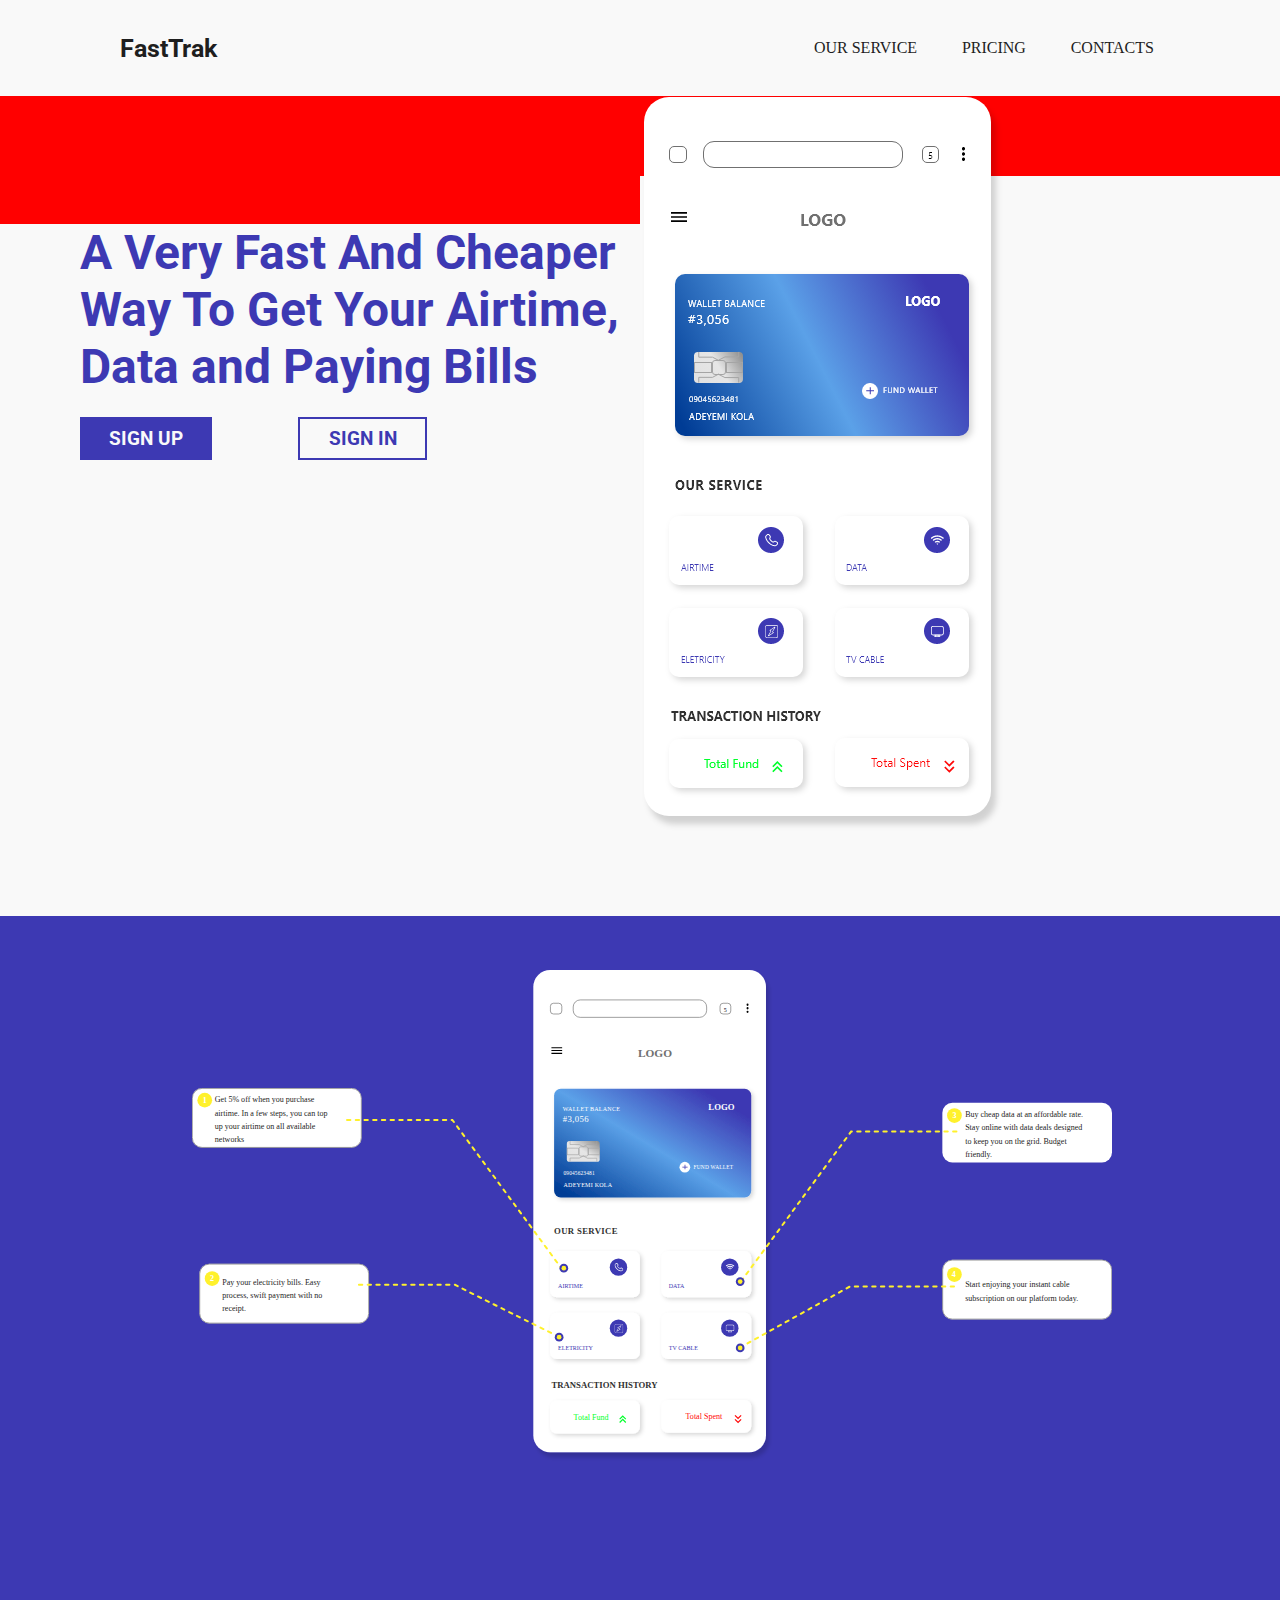
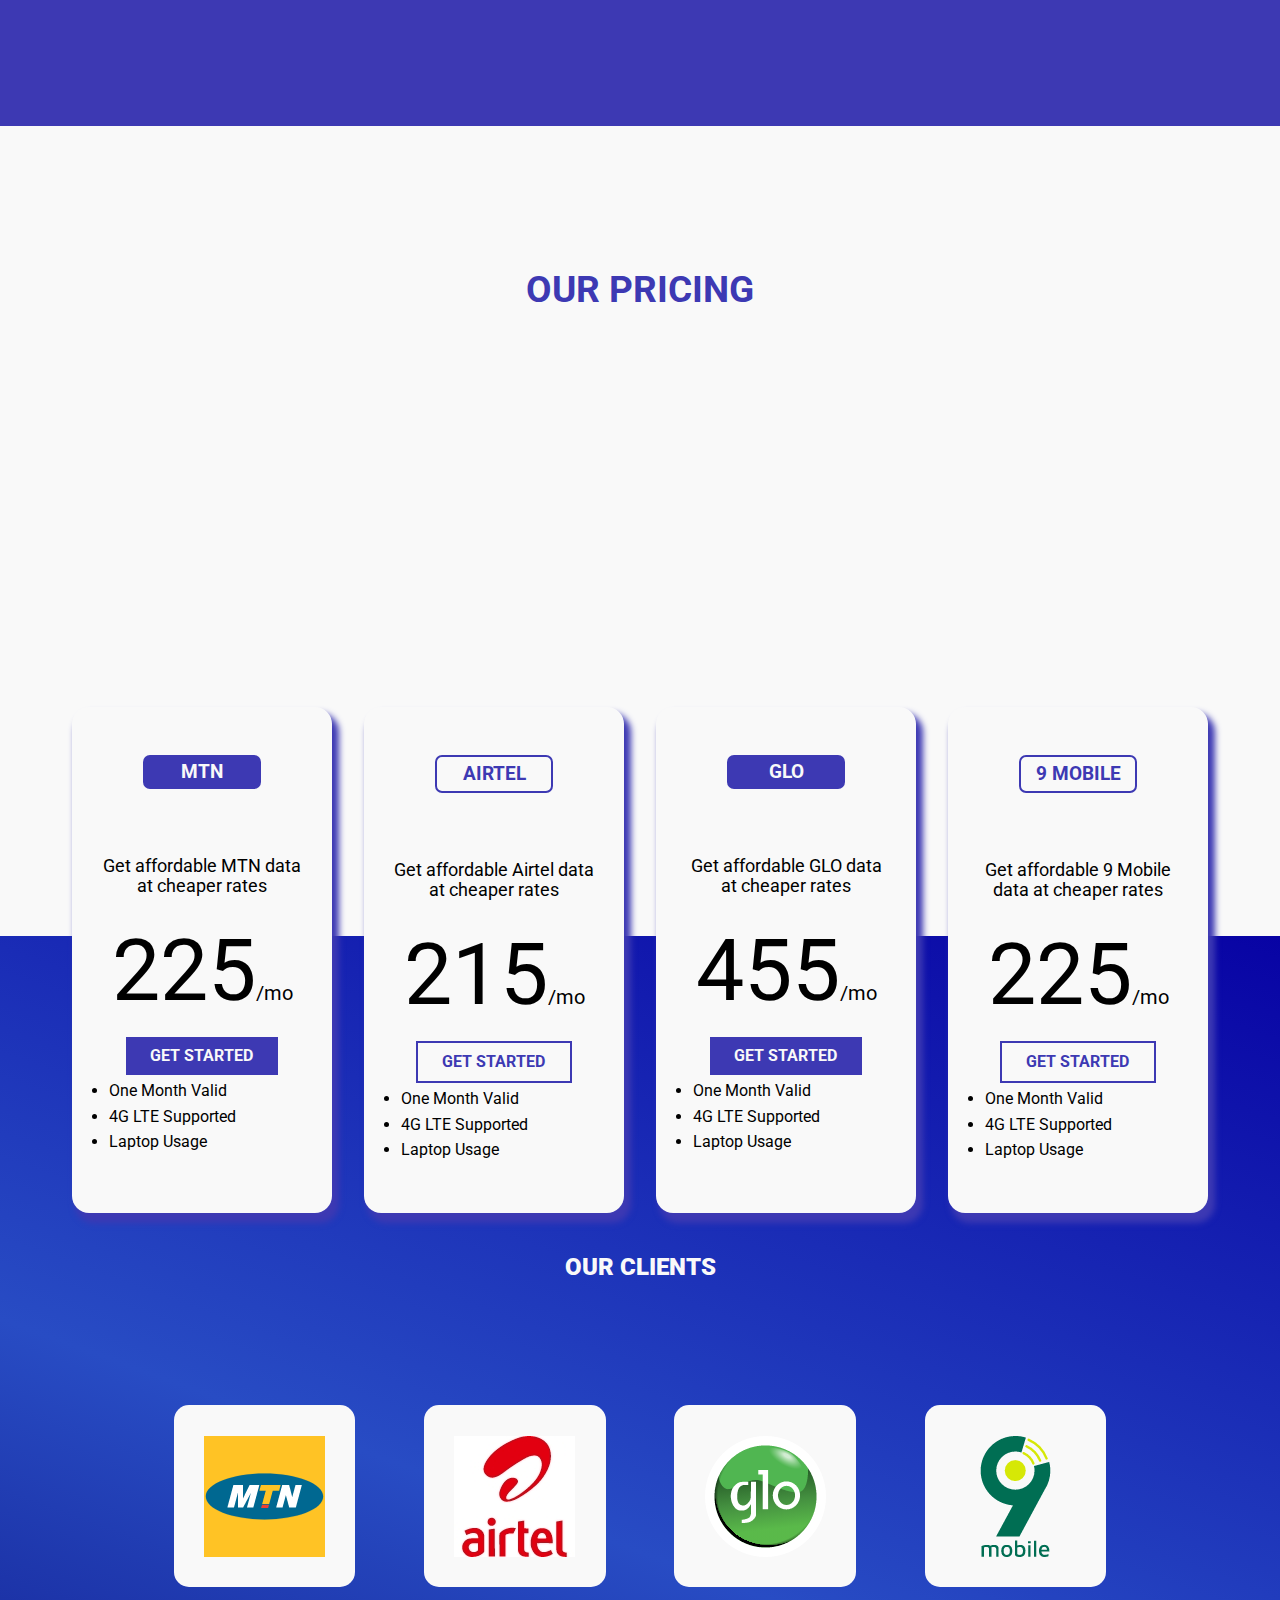
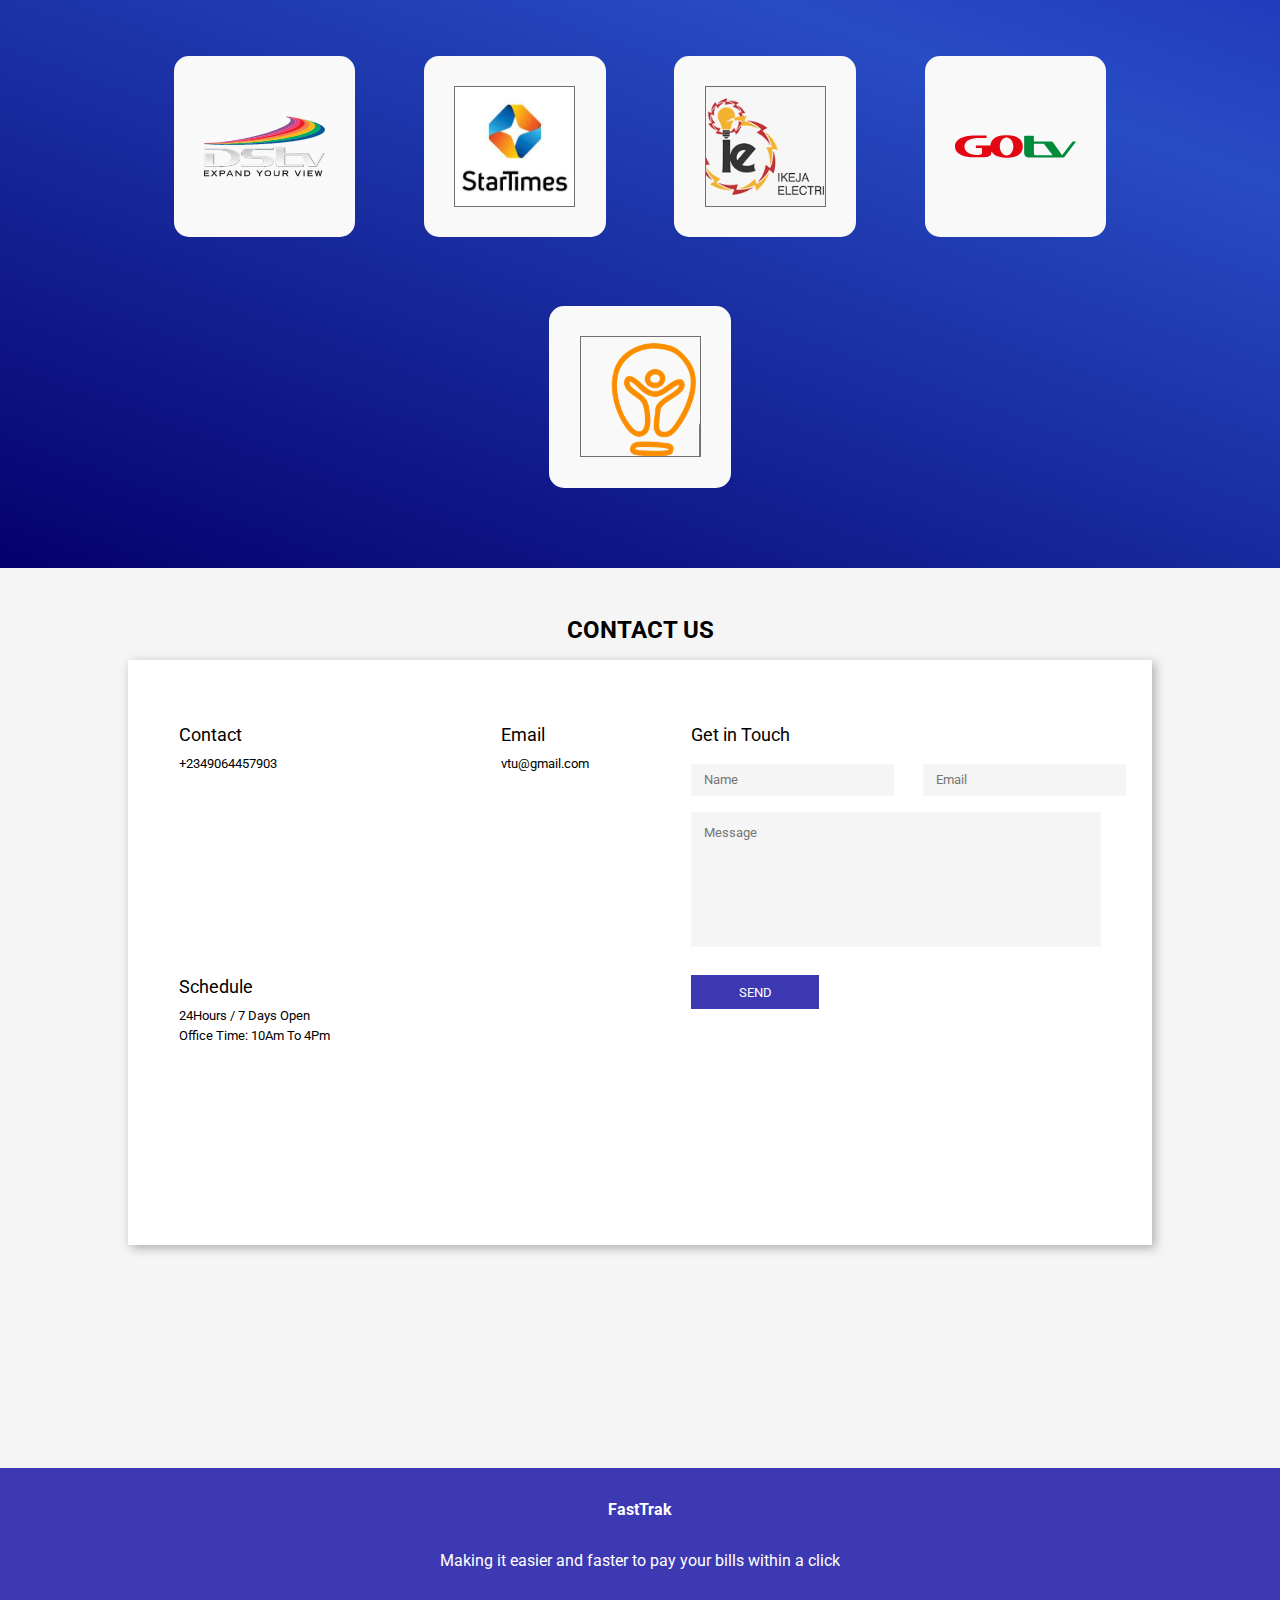
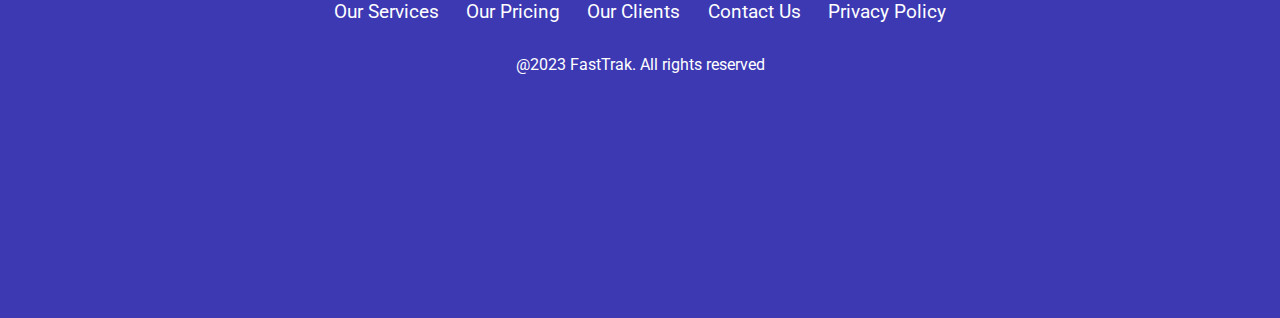
==== commit a6ab8762: "Merge branch 'secondary' of https://github.com/Adebayorr/VTU-website into secondary" ====
--- a/index.html
+++ b/index.html
@@ -16,12 +16,12 @@
   <body>
     <!-- HEADER -->
     <header>
-      <h1 class="logo">FastTrak</h1>
+      <a href="index.html" class="logo">FastTrak</a>
       <nav class="navbar">
         <ul class="navlinks">
-          <li class="link"><a href="#">OUR SERVICE</a></li>
-          <li class="link"><a href="#">PRICING</a></li>
-          <li class="link"><a href="#">CONTACTS</a></li>
+          <li class="link"><a href="#services">OUR SERVICE</a></li>
+          <li class="link"><a href="#pricing">PRICING</a></li>
+          <li class="link"><a href="#contact">CONTACTS</a></li>
         </ul>
       </nav>
       <svg class="menu" xmlns="http://www.w3.org/2000/svg" width="800px" height="800px" viewBox="0 0 24 24" fill="none">
@@ -41,24 +41,1267 @@
           A Very Fast And Cheaper Way To Get Your Airtime, Data and Paying Bills
         </h1>
         <a href="/signup/signup.html" class="btn btn-main">SIGN UP</a>
-        <a href="#" class="btn btn-second">SIGN IN</a>
+        <a href="./signin/signin.html" class="btn btn-second">SIGN IN</a>
       </div>
       <div class="hero-side hero-right">
        <img src="./design assets/mobile.png" alt="" srcset="">
       </div>
     </section>
+    <!-- HERO -->
 
     <!-- OUR SERVICES -->
+    <section class="our-services">
+      <div class="our_services_svg_div">
+        <h1>Our Services</h1>
+        <svg
+          xmlns="http://www.w3.org/2000/svg"
+          xmlns:xlink="http://www.w3.org/1999/xlink"
+          width="920"
+          height="737"
+          viewBox="0 0 1372 737"
+          class="our_services_svg"
+        >
+          <defs>
+            <filter
+              id="Rectangle_449"
+              x="505"
+              y="0"
+              width="365"
+              height="737"
+              filterUnits="userSpaceOnUse"
+            >
+              <feOffset dx="5" dy="8" input="SourceAlpha" />
+              <feGaussianBlur stdDeviation="3" result="blur" />
+              <feFlood flood-opacity="0.161" />
+              <feComposite operator="in" in2="blur" />
+              <feComposite in="SourceGraphic" />
+            </filter>
+            <linearGradient
+              id="linear-gradient"
+              x1="0.878"
+              y1="0.147"
+              x2="0.025"
+              y2="0.934"
+              gradientUnits="objectBoundingBox"
+            >
+              <stop offset="0" stop-color="#3d39b3" />
+              <stop offset="0.466" stop-color="#5ba1e8" />
+              <stop offset="1" stop-color="#003c95" />
+            </linearGradient>
+            <filter
+              id="Rectangle_389"
+              x="534"
+              y="172"
+              width="312"
+              height="180"
+              filterUnits="userSpaceOnUse"
+            >
+              <feOffset dx="3" dy="3" input="SourceAlpha" />
+              <feGaussianBlur stdDeviation="3" result="blur-2" />
+              <feFlood flood-opacity="0.161" />
+              <feComposite operator="in" in2="blur-2" />
+              <feComposite in="SourceGraphic" />
+            </filter>
+            <linearGradient
+              id="linear-gradient-2"
+              x1="0.955"
+              y1="0.056"
+              x2="0.069"
+              y2="0.948"
+              gradientUnits="objectBoundingBox"
+            >
+              <stop offset="0" stop-color="#919191" />
+              <stop offset="0.494" stop-color="#e6e6e6" />
+              <stop offset="1" stop-color="#e2e2e2" />
+            </linearGradient>
+            <filter
+              id="Rectangle_394"
+              x="528"
+              y="414"
+              width="152"
+              height="87"
+              filterUnits="userSpaceOnUse"
+            >
+              <feOffset dx="3" dy="3" input="SourceAlpha" />
+              <feGaussianBlur stdDeviation="3" result="blur-3" />
+              <feFlood flood-opacity="0.161" />
+              <feComposite operator="in" in2="blur-3" />
+              <feComposite in="SourceGraphic" />
+            </filter>
+            <filter
+              id="Rectangle_402"
+              x="528"
+              y="637"
+              width="152"
+              height="67"
+              filterUnits="userSpaceOnUse"
+            >
+              <feOffset dx="3" dy="3" input="SourceAlpha" />
+              <feGaussianBlur stdDeviation="3" result="blur-4" />
+              <feFlood flood-opacity="0.161" />
+              <feComposite operator="in" in2="blur-4" />
+              <feComposite in="SourceGraphic" />
+            </filter>
+            <filter
+              id="Rectangle_403"
+              x="694"
+              y="636"
+              width="152"
+              height="67"
+              filterUnits="userSpaceOnUse"
+            >
+              <feOffset dx="3" dy="3" input="SourceAlpha" />
+              <feGaussianBlur stdDeviation="3" result="blur-5" />
+              <feFlood flood-opacity="0.161" />
+              <feComposite operator="in" in2="blur-5" />
+              <feComposite in="SourceGraphic" />
+            </filter>
+            <filter
+              id="Rectangle_396"
+              x="528"
+              y="506"
+              width="152"
+              height="87"
+              filterUnits="userSpaceOnUse"
+            >
+              <feOffset dx="3" dy="3" input="SourceAlpha" />
+              <feGaussianBlur stdDeviation="3" result="blur-6" />
+              <feFlood flood-opacity="0.161" />
+              <feComposite operator="in" in2="blur-6" />
+              <feComposite in="SourceGraphic" />
+            </filter>
+            <filter
+              id="Rectangle_395"
+              x="694"
+              y="414"
+              width="152"
+              height="87"
+              filterUnits="userSpaceOnUse"
+            >
+              <feOffset dx="3" dy="3" input="SourceAlpha" />
+              <feGaussianBlur stdDeviation="3" result="blur-7" />
+              <feFlood flood-opacity="0.161" />
+              <feComposite operator="in" in2="blur-7" />
+              <feComposite in="SourceGraphic" />
+            </filter>
+            <clipPath id="clip-path">
+              <rect
+                id="Rectangle_398"
+                data-name="Rectangle 398"
+                width="13"
+                height="13"
+                transform="translate(-0.2 -0.037)"
+                fill="#e3e3e3"
+              />
+            </clipPath>
+            <clipPath id="clip-path-2">
+              <rect
+                id="Rectangle_399"
+                data-name="Rectangle 399"
+                width="13"
+                height="13"
+                transform="translate(0.141 0.421)"
+                fill="#e3e3e3"
+              />
+            </clipPath>
+            <clipPath id="clip-path-3">
+              <rect
+                id="Rectangle_400"
+                data-name="Rectangle 400"
+                width="13"
+                height="13"
+                transform="translate(-0.2 0.421)"
+                fill="#fff"
+              />
+            </clipPath>
+            <filter
+              id="Rectangle_397"
+              x="694"
+              y="506"
+              width="152"
+              height="87"
+              filterUnits="userSpaceOnUse"
+            >
+              <feOffset dx="3" dy="3" input="SourceAlpha" />
+              <feGaussianBlur stdDeviation="3" result="blur-8" />
+              <feFlood flood-opacity="0.161" />
+              <feComposite operator="in" in2="blur-8" />
+              <feComposite in="SourceGraphic" />
+            </filter>
+            <clipPath id="clip-path-4">
+              <rect
+                id="Rectangle_401"
+                data-name="Rectangle 401"
+                width="13"
+                height="13"
+                transform="translate(0.141 -0.037)"
+                fill="#e3e3e3"
+              />
+            </clipPath>
+          </defs>
+          <g id="services" transform="translate(-274 -1286)">
+            <g id="mobile">
+              <g
+                transform="matrix(1, 0, 0, 1, 274, 1286)"
+                filter="url(#Rectangle_449)"
+              >
+                <rect
+                  id="Rectangle_449-2"
+                  data-name="Rectangle 449"
+                  width="347"
+                  height="719"
+                  rx="25"
+                  transform="translate(509 1)"
+                  fill="#fff"
+                />
+              </g>
+              <g
+                id="Group_62"
+                data-name="Group 62"
+                transform="translate(789.702 1291)"
+              >
+                <g
+                  id="Rectangle_387"
+                  data-name="Rectangle 387"
+                  transform="translate(52.298 40)"
+                  fill="#fff"
+                  stroke="#707070"
+                  stroke-width="1"
+                >
+                  <rect width="200" height="27" rx="11" stroke="none" />
+                  <rect
+                    x="0.5"
+                    y="0.5"
+                    width="199"
+                    height="26"
+                    rx="10.5"
+                    fill="none"
+                  />
+                </g>
+                <g
+                  id="icon_navigation_more_vert_24px"
+                  data-name="icon/navigation/more_vert_24px"
+                  transform="translate(302.298 43)"
+                >
+                  <rect id="Boundary" width="21" height="21" fill="none" />
+                  <path
+                    id="_Color"
+                    data-name=" ↳Color"
+                    d="M1.5,14A1.641,1.641,0,0,1,0,12.25,1.642,1.642,0,0,1,1.5,10.5,1.642,1.642,0,0,1,3,12.25,1.641,1.641,0,0,1,1.5,14Zm0-5.25A1.641,1.641,0,0,1,0,7,1.641,1.641,0,0,1,1.5,5.25,1.641,1.641,0,0,1,3,7,1.641,1.641,0,0,1,1.5,8.75Zm0-5.25A1.641,1.641,0,0,1,0,1.75,1.641,1.641,0,0,1,1.5,0,1.641,1.641,0,0,1,3,1.75,1.641,1.641,0,0,1,1.5,3.5Z"
+                    transform="translate(9 3)"
+                  />
+                </g>
+                <g
+                  id="Rectangle_388"
+                  data-name="Rectangle 388"
+                  transform="translate(271.298 45)"
+                  fill="#fff"
+                  stroke="#707070"
+                  stroke-width="1"
+                >
+                  <rect width="17" height="17" rx="5" stroke="none" />
+                  <rect
+                    x="0.5"
+                    y="0.5"
+                    width="16"
+                    height="16"
+                    rx="4.5"
+                    fill="none"
+                  />
+                </g>
+                <g
+                  id="Rectangle_386"
+                  data-name="Rectangle 386"
+                  transform="translate(18.298 45)"
+                  fill="#fff"
+                  stroke="#707070"
+                  stroke-width="1"
+                >
+                  <rect width="18" height="17" rx="5" stroke="none" />
+                  <rect
+                    x="0.5"
+                    y="0.5"
+                    width="17"
+                    height="16"
+                    rx="4.5"
+                    fill="none"
+                  />
+                </g>
+                <g
+                  id="icon_navigation_menu_24px"
+                  data-name="icon/navigation/menu_24px"
+                  transform="translate(17.298 106)"
+                >
+                  <rect
+                    id="Boundary-2"
+                    data-name="Boundary"
+                    width="21"
+                    height="21"
+                    fill="none"
+                  />
+                  <path
+                    id="_Color-2"
+                    data-name=" ↳Color"
+                    d="M16,10H0V8.333H16V10Zm0-4.166H0V4.167H16V5.833Zm0-4.167H0V0H16V1.666Z"
+                    transform="translate(3 5)"
+                  />
+                </g>
+                <text
+                  id="LOGO"
+                  transform="translate(149.298 125)"
+                  fill="#707070"
+                  font-size="17"
+                  font-family="SegoeUI-Bold, Segoe UI"
+                  font-weight="700"
+                >
+                  <tspan x="0" y="0">LOGO</tspan>
+                </text>
+                <g
+                  transform="matrix(1, 0, 0, 1, -515.7, -5)"
+                  filter="url(#Rectangle_389)"
+                >
+                  <rect
+                    id="Rectangle_389-2"
+                    data-name="Rectangle 389"
+                    width="294"
+                    height="162"
+                    rx="10"
+                    transform="translate(540 178)"
+                    fill="url(#linear-gradient)"
+                  />
+                </g>
+                <g
+                  id="Group_48"
+                  data-name="Group 48"
+                  transform="translate(43.747 250.526)"
+                >
+                  <rect
+                    id="Rectangle_390"
+                    data-name="Rectangle 390"
+                    width="49"
+                    height="31"
+                    rx="4"
+                    transform="translate(-0.449 0.474)"
+                    fill="url(#linear-gradient-2)"
+                  />
+                  <g
+                    id="Rectangle_392"
+                    data-name="Rectangle 392"
+                    transform="translate(-0.449 10.474)"
+                    fill="none"
+                    stroke="#a5a5a5"
+                    stroke-width="1"
+                  >
+                    <rect width="18" height="11" stroke="none" />
+                    <rect x="0.5" y="0.5" width="17" height="10" fill="none" />
+                  </g>
+                  <g
+                    id="Rectangle_393"
+                    data-name="Rectangle 393"
+                    transform="translate(31.551 10.474)"
+                    fill="none"
+                    stroke="#a5a5a5"
+                    stroke-width="1"
+                  >
+                    <rect width="17" height="11" stroke="none" />
+                    <rect x="0.5" y="0.5" width="16" height="10" fill="none" />
+                  </g>
+                  <path
+                    id="Path_396"
+                    data-name="Path 396"
+                    d="M11492,5935.016l6.345,3.219h13.764v5.015"
+                    transform="translate(-11467.841 -5912.189)"
+                    fill="none"
+                    stroke="#a5a5a5"
+                    stroke-width="1"
+                  />
+                  <path
+                    id="Path_399"
+                    data-name="Path 399"
+                    d="M11492,5943.25l6.345-3.219h13.764v-5.016"
+                    transform="translate(-11467.841 -5934.622)"
+                    fill="none"
+                    stroke="#a5a5a5"
+                    stroke-width="1"
+                  />
+                  <path
+                    id="Path_397"
+                    data-name="Path 397"
+                    d="M11512.108,5935.016l-6.345,3.368H11492v5.247"
+                    transform="translate(-11487.686 -5912.569)"
+                    fill="none"
+                    stroke="#a5a5a5"
+                    stroke-width="1"
+                  />
+                  <path
+                    id="Path_398"
+                    data-name="Path 398"
+                    d="M11512.108,5943.63l-6.345-3.368H11492v-5.247"
+                    transform="translate(-11487.686 -5934.622)"
+                    fill="none"
+                    stroke="#a5a5a5"
+                    stroke-width="1"
+                  />
+                  <g
+                    id="Rectangle_391"
+                    data-name="Rectangle 391"
+                    transform="translate(17.551 8.474)"
+                    fill="none"
+                    stroke="#a5a5a5"
+                    stroke-width="1"
+                  >
+                    <rect width="14" height="15" rx="3" stroke="none" />
+                    <rect
+                      x="0.5"
+                      y="0.5"
+                      width="13"
+                      height="14"
+                      rx="2.5"
+                      fill="none"
+                    />
+                  </g>
+                </g>
+                <text
+                  id="ADEYEMI_KOLA"
+                  data-name="ADEYEMI KOLA"
+                  transform="translate(38.298 319)"
+                  fill="#fff"
+                  font-size="9"
+                  font-family="SegoeUI, Segoe UI"
+                  letter-spacing="0.04em"
+                >
+                  <tspan x="0" y="0">ADEYEMI KOLA</tspan>
+                </text>
+                <text
+                  id="_09045623481"
+                  data-name="09045623481"
+                  transform="translate(38.298 301)"
+                  fill="#fff"
+                  font-size="8"
+                  font-family="SegoeUI, Segoe UI"
+                  letter-spacing="0.03em"
+                >
+                  <tspan x="0" y="0">09045623481</tspan>
+                </text>
+                <text
+                  id="LOGO-2"
+                  data-name="LOGO"
+                  transform="translate(254.298 205)"
+                  fill="#fff"
+                  font-size="13"
+                  font-family="SegoeUI-Bold, Segoe UI"
+                  font-weight="700"
+                >
+                  <tspan x="0" y="0">LOGO</tspan>
+                </text>
+                <text
+                  id="WALLET_BALANCE"
+                  data-name="WALLET BALANCE"
+                  transform="translate(37.298 206)"
+                  fill="#fff"
+                  font-size="9"
+                  font-family="SegoeUI, Segoe UI"
+                  letter-spacing="0.04em"
+                >
+                  <tspan x="0" y="0">WALLET BALANCE</tspan>
+                </text>
+                <text
+                  id="FUND_WALLET"
+                  data-name="FUND WALLET"
+                  transform="translate(232.298 292)"
+                  fill="#fff"
+                  font-size="8"
+                  font-family="SegoeUI, Segoe UI"
+                  letter-spacing="0.04em"
+                >
+                  <tspan x="0" y="0">FUND WALLET</tspan>
+                </text>
+                <text
+                  id="_3_056"
+                  data-name="#3,056"
+                  transform="translate(37.298 223)"
+                  fill="#fff"
+                  font-size="13"
+                  font-family="SegoeUI, Segoe UI"
+                  letter-spacing="0.04em"
+                >
+                  <tspan x="0" y="0">#3,056</tspan>
+                </text>
+                <circle
+                  id="Ellipse_44"
+                  data-name="Ellipse 44"
+                  cx="8"
+                  cy="8"
+                  r="8"
+                  transform="translate(211.298 282)"
+                  fill="#fff"
+                />
+                <g
+                  id="icon_content_add_24px"
+                  data-name="icon/content/add_24px"
+                  transform="translate(211.298 282)"
+                >
+                  <rect
+                    id="Boundary-3"
+                    data-name="Boundary"
+                    width="15"
+                    height="15"
+                    fill="none"
+                  />
+                  <path
+                    id="_Color-3"
+                    data-name=" ↳Color"
+                    d="M7.765,3.944H4.437V6.9H3.328V3.944H0V2.958H3.328V0H4.437V2.958H7.765Z"
+                    transform="translate(4.314 4.314)"
+                    fill="#3d39b3"
+                  />
+                </g>
+                <text
+                  id="OUR_SERVICE"
+                  data-name="OUR SERVICE"
+                  transform="translate(24.298 389)"
+                  fill="#313131"
+                  font-size="13"
+                  font-family="SegoeUI-Bold, Segoe UI"
+                  font-weight="700"
+                  letter-spacing="0.04em"
+                >
+                  <tspan x="0" y="0">OUR SERVICE</tspan>
+                </text>
+                <g
+                  transform="matrix(1, 0, 0, 1, -515.7, -5)"
+                  filter="url(#Rectangle_394)"
+                >
+                  <rect
+                    id="Rectangle_394-2"
+                    data-name="Rectangle 394"
+                    width="134"
+                    height="69"
+                    rx="10"
+                    transform="translate(534 420)"
+                    fill="#fff"
+                  />
+                </g>
+                <g
+                  transform="matrix(1, 0, 0, 1, -515.7, -5)"
+                  filter="url(#Rectangle_402)"
+                >
+                  <rect
+                    id="Rectangle_402-2"
+                    data-name="Rectangle 402"
+                    width="134"
+                    height="49"
+                    rx="10"
+                    transform="translate(534 643)"
+                    fill="#fff"
+                  />
+                </g>
+                <g
+                  transform="matrix(1, 0, 0, 1, -515.7, -5)"
+                  filter="url(#Rectangle_403)"
+                >
+                  <rect
+                    id="Rectangle_403-2"
+                    data-name="Rectangle 403"
+                    width="134"
+                    height="49"
+                    rx="10"
+                    transform="translate(700 642)"
+                    fill="#fff"
+                  />
+                </g>
+                <g
+                  transform="matrix(1, 0, 0, 1, -515.7, -5)"
+                  filter="url(#Rectangle_396)"
+                >
+                  <rect
+                    id="Rectangle_396-2"
+                    data-name="Rectangle 396"
+                    width="134"
+                    height="69"
+                    rx="10"
+                    transform="translate(534 512)"
+                    fill="#fff"
+                  />
+                </g>
+                <g
+                  transform="matrix(1, 0, 0, 1, -515.7, -5)"
+                  filter="url(#Rectangle_395)"
+                >
+                  <rect
+                    id="Rectangle_395-2"
+                    data-name="Rectangle 395"
+                    width="134"
+                    height="69"
+                    rx="10"
+                    transform="translate(700 420)"
+                    fill="#fff"
+                  />
+                </g>
+                <circle
+                  id="Ellipse_45"
+                  data-name="Ellipse 45"
+                  cx="13"
+                  cy="13"
+                  r="13"
+                  transform="translate(107.298 426)"
+                  fill="#3d39b3"
+                />
+                <circle
+                  id="Ellipse_48"
+                  data-name="Ellipse 48"
+                  cx="13"
+                  cy="13"
+                  r="13"
+                  transform="translate(107.298 517)"
+                  fill="#3d39b3"
+                />
+                <circle
+                  id="Ellipse_46"
+                  data-name="Ellipse 46"
+                  cx="13"
+                  cy="13"
+                  r="13"
+                  transform="translate(273.298 426)"
+                  fill="#3d39b3"
+                />
+                <g
+                  id="Mask_Group_17"
+                  data-name="Mask Group 17"
+                  transform="translate(114.498 524.037)"
+                  clip-path="url(#clip-path)"
+                >
+                  <g id="electricity-svgrepo-com" transform="translate(0 0)">
+                    <path
+                      id="Path_400"
+                      data-name="Path 400"
+                      d="M12.357,13.561a1.2,1.2,0,0,0,1.2-1.2V3.027a1.2,1.2,0,0,0-1.2-1.2H3.027a1.2,1.2,0,0,0-1.2,1.2v9.33a1.2,1.2,0,0,0,1.2,1.2Zm0,.6H3.027a1.806,1.806,0,0,1-1.806-1.806V3.027A1.806,1.806,0,0,1,3.027,1.221h9.33a1.806,1.806,0,0,1,1.806,1.806v9.33A1.806,1.806,0,0,1,12.357,14.163Z"
+                      transform="translate(-1.221 -1.221)"
+                      fill="#fff"
+                    />
+                    <path
+                      id="Path_401"
+                      data-name="Path 401"
+                      d="M11.319,3.9l-.005,0ZM6.843,6.826l.786.512a.3.3,0,0,1,.1.4L5.368,11.8,9.453,9.133l-.786-.512a.3.3,0,0,1-.1-.4l2.357-4.06L6.843,6.826Zm-.715.253a.3.3,0,0,1,0-.5L10.972,3.41a.492.492,0,0,1,.709.649L9.235,8.273l.934.607a.3.3,0,0,1,0,.5L5.325,12.549a.492.492,0,0,1-.71-.649L7.061,7.686l-.934-.607Z"
+                      transform="translate(-1.677 -1.508)"
+                      fill="#fff"
+                    />
+                  </g>
+                </g>
+                <g
+                  id="Mask_Group_18"
+                  data-name="Mask Group 18"
+                  transform="translate(280.157 432.579)"
+                  clip-path="url(#clip-path-2)"
+                >
+                  <g id="wi-fi-svgrepo-com" transform="translate(0 1.756)">
+                    <path
+                      id="Path_402"
+                      data-name="Path 402"
+                      d="M6.986,9.717a.182.182,0,0,0-.01.277l.673.673a.2.2,0,0,0,.288,0l.673-.673a.182.182,0,0,0-.01-.277,1.36,1.36,0,0,0-1.614,0Z"
+                      transform="translate(-1.301 -1.297)"
+                      fill="#fff"
+                    />
+                    <path
+                      id="Path_403"
+                      data-name="Path 403"
+                      d="M5.117,7.976a.6.6,0,0,1,.038-.919,4.079,4.079,0,0,1,4.731,0,.6.6,0,0,1,.038.919.837.837,0,0,1-1.016.064,2.722,2.722,0,0,0-2.774,0A.837.837,0,0,1,5.117,7.976Z"
+                      transform="translate(-1.027 -0.864)"
+                      fill="#fff"
+                    />
+                    <path
+                      id="Path_404"
+                      data-name="Path 404"
+                      d="M2.89,5.622a.63.63,0,0,1,.023-.936,6.8,6.8,0,0,1,8.6,0,.63.63,0,0,1,.023.936.751.751,0,0,1-.99.031,5.438,5.438,0,0,0-6.671,0A.751.751,0,0,1,2.89,5.622Z"
+                      transform="translate(-0.721 -0.432)"
+                      fill="#fff"
+                    />
+                    <path
+                      id="Path_405"
+                      data-name="Path 405"
+                      d="M.605,3.267a.644.644,0,0,1,.017-.944,9.515,9.515,0,0,1,12.517.05.644.644,0,0,1,.009.944.726.726,0,0,1-.981.013A8.156,8.156,0,0,0,1.586,3.288.726.726,0,0,1,.605,3.267Z"
+                      transform="translate(-0.408)"
+                      fill="#fff"
+                    />
+                  </g>
+                </g>
+                <g
+                  id="Mask_Group_20"
+                  data-name="Mask Group 20"
+                  transform="translate(114.498 432.579)"
+                  clip-path="url(#clip-path-3)"
+                >
+                  <path
+                    id="phone-svgrepo-com_1_"
+                    data-name="phone-svgrepo-com (1)"
+                    d="M11.028,9l-.351-.353h0Zm.3-.3.351.353h0Zm1.6-.21-.238.437Zm1.268.689-.238.437Zm.357,2.16.351.353Zm-.943.937-.351-.353Zm-.879.444.046.5h0ZM6.193,9.905l.351-.353ZM3,3.945l-.5.028h0Zm4.3.963.351.353h0Zm.1-1.761.4-.3ZM6.564,2.029l-.4.3h0ZM4.5,1.841l.351.353h0ZM3.457,2.876l-.351-.353h0ZM8.349,7.762,8.7,7.409Zm3.031,1.589.3-.3-.7-.706-.3.3ZM12.7,8.924l1.268.689.475-.875L13.172,8.05Zm1.512,2.059-.943.937.7.706.943-.937Zm-1.517,1.239c-.962.09-3.452.01-6.147-2.67l-.7.706c2.941,2.925,5.741,3.067,6.941,2.956ZM6.544,9.552C3.975,7,3.549,4.849,3.5,3.917L2.5,3.973c.067,1.173.594,3.554,3.34,6.285Zm.913-4.1.19-.189-.7-.706-.19.189Zm.342-2.6L6.962,1.731l-.8.6L7,3.445ZM4.147,1.488,3.106,2.523l.7.706L4.849,2.194ZM7.106,5.1c-.351-.353-.351-.352-.352-.352h0l0,0,0,0-.009.01-.021.024a.817.817,0,0,0-.05.067,1.013,1.013,0,0,0-.108.211,1.393,1.393,0,0,0-.059.711A4.58,4.58,0,0,0,8,8.115l.7-.706A3.714,3.714,0,0,1,7.484,5.622a.416.416,0,0,1,.006-.207c0-.009.005-.01,0,0l-.011.014-.01.011-.006.007,0,0,0,0h0S7.457,5.451,7.106,5.1ZM8,8.115A4.613,4.613,0,0,0,10.348,9.6a1.408,1.408,0,0,0,.711-.058,1.02,1.02,0,0,0,.211-.107.812.812,0,0,0,.067-.05l.024-.021.01-.009,0,0,0,0h0s0,0-.35-.354-.35-.353-.35-.354h0l0,0,0,0,.007-.006.011-.01.014-.011c.006,0,0,0,0,0a.431.431,0,0,1-.212.007,3.743,3.743,0,0,1-1.8-1.21ZM6.962,1.731a1.875,1.875,0,0,0-2.815-.243l.7.706a.88.88,0,0,1,1.316.134ZM3.5,3.917a.912.912,0,0,1,.311-.687l-.7-.706a1.9,1.9,0,0,0-.6,1.45Zm9.769,8a.953.953,0,0,1-.574.3l.092.991a1.943,1.943,0,0,0,1.184-.587ZM7.647,5.261A1.84,1.84,0,0,0,7.8,2.849l-.8.6a.845.845,0,0,1-.056,1.11Zm6.317,4.352a.87.87,0,0,1,.244,1.37l.7.706a1.864,1.864,0,0,0-.471-2.95ZM11.681,9.05A.856.856,0,0,1,12.7,8.924l.475-.875a1.851,1.851,0,0,0-2.193.295Z"
+                    transform="translate(-2.5 -0.629)"
+                    fill="#fff"
+                  />
+                </g>
+                <text
+                  id="AIRTIME"
+                  transform="translate(30.298 470)"
+                  fill="#3d39b3"
+                  font-size="9"
+                  font-family="SegoeUI, Segoe UI"
+                >
+                  <tspan x="0" y="0">AIRTIME</tspan>
+                </text>
+                <text
+                  id="ELETRICITY"
+                  transform="translate(30.298 562)"
+                  fill="#3d39b3"
+                  font-size="9"
+                  font-family="SegoeUI, Segoe UI"
+                >
+                  <tspan x="0" y="0">ELETRICITY</tspan>
+                </text>
+                <g id="Group_249" data-name="Group 249">
+                  <g
+                    transform="matrix(1, 0, 0, 1, -515.7, -5)"
+                    filter="url(#Rectangle_397)"
+                  >
+                    <rect
+                      id="Rectangle_397-2"
+                      data-name="Rectangle 397"
+                      width="134"
+                      height="69"
+                      rx="10"
+                      transform="translate(700 512)"
+                      fill="#fff"
+                    />
+                  </g>
+                  <circle
+                    id="Ellipse_47"
+                    data-name="Ellipse 47"
+                    cx="13"
+                    cy="13"
+                    r="13"
+                    transform="translate(273.298 517)"
+                    fill="#3d39b3"
+                  />
+                  <g
+                    id="Mask_Group_19"
+                    data-name="Mask Group 19"
+                    transform="translate(280.157 524.037)"
+                    clip-path="url(#clip-path-4)"
+                  >
+                    <g id="tv-svgrepo-com" transform="translate(0 0.863)">
+                      <path
+                        id="Path_406"
+                        data-name="Path 406"
+                        d="M9.68,15.861h2.588v.863H9.68Zm-1.726.863v.863h6.04v-.863h-.863v-.863l.467,0,.094,0c1.148-.049,1.085-.521-.075-.521l-5.414,0c-1.148.049-1.086.521.074.521h.54v.863Z"
+                        transform="translate(-4.503 -6.37)"
+                        fill="#fff"
+                      />
+                      <path
+                        id="Path_407"
+                        data-name="Path 407"
+                        d="M6.2,5.807h8.628l.076,0A1.294,1.294,0,0,1,16.126,7.1v5.177l0,.076a1.294,1.294,0,0,1-1.292,1.218H6.2l-.076,0a1.294,1.294,0,0,1-1.218-1.292V7.1l0-.076A1.294,1.294,0,0,1,6.2,5.807Zm6.471,8.628h2.157l.094,0a2.157,2.157,0,0,0,2.063-2.155V7.1l0-.094a2.157,2.157,0,0,0-2.155-2.063H6.2l-.094,0A2.157,2.157,0,0,0,4.047,7.1v5.177l0,.094A2.157,2.157,0,0,0,6.2,14.435h6.471Z"
+                        transform="translate(-4.047 -4.944)"
+                        fill="#fff"
+                      />
+                    </g>
+                  </g>
+                  <text
+                    id="TV_CABLE"
+                    data-name="TV CABLE"
+                    transform="translate(195.298 562)"
+                    fill="#3d39b3"
+                    font-size="9"
+                    font-family="SegoeUI, Segoe UI"
+                  >
+                    <tspan x="0" y="0">TV CABLE</tspan>
+                  </text>
+                </g>
+                <text
+                  id="DATA"
+                  transform="translate(195.298 470)"
+                  fill="#3d39b3"
+                  font-size="9"
+                  font-family="SegoeUI, Segoe UI"
+                >
+                  <tspan x="0" y="0">DATA</tspan>
+                </text>
+                <text
+                  id="TRANSACTION_HISTORY"
+                  data-name="TRANSACTION HISTORY"
+                  transform="translate(20.298 620)"
+                  fill="#313131"
+                  font-size="13"
+                  font-family="SegoeUI-Bold, Segoe UI"
+                  font-weight="700"
+                >
+                  <tspan x="0" y="0">TRANSACTION HISTORY</tspan>
+                </text>
+                <text
+                  id="Total_Fund"
+                  data-name="Total Fund"
+                  transform="translate(53.298 667)"
+                  fill="#00ff2b"
+                  font-size="12"
+                  font-family="SegoeUI, Segoe UI"
+                >
+                  <tspan x="0" y="0">Total Fund</tspan>
+                </text>
+                <text
+                  id="Total_Spent"
+                  data-name="Total Spent"
+                  transform="translate(220.298 666)"
+                  fill="#ff0909"
+                  font-size="12"
+                  font-family="SegoeUI, Segoe UI"
+                >
+                  <tspan x="0" y="0">Total Spent</tspan>
+                </text>
+                <g
+                  id="icon_navigation_expand_less_24px"
+                  data-name="icon/navigation/expand_less_24px"
+                  transform="translate(116.298 653)"
+                >
+                  <rect
+                    id="Boundary-4"
+                    data-name="Boundary"
+                    width="21"
+                    height="21"
+                    fill="none"
+                  />
+                  <path
+                    id="_Color-4"
+                    data-name=" ↳Color"
+                    d="M5.177,0,0,5.177,1.217,6.393l3.96-3.952,3.96,3.952,1.217-1.217Z"
+                    transform="translate(5.177 6.902)"
+                    fill="#00ff2b"
+                  />
+                </g>
+                <g
+                  id="icon_navigation_expand_less_24px-2"
+                  data-name="icon/navigation/expand_less_24px"
+                  transform="translate(116.298 658)"
+                >
+                  <rect
+                    id="Boundary-5"
+                    data-name="Boundary"
+                    width="21"
+                    height="21"
+                    fill="none"
+                  />
+                  <path
+                    id="_Color-5"
+                    data-name=" ↳Color"
+                    d="M5.177,0,0,5.177,1.217,6.393l3.96-3.952,3.96,3.952,1.217-1.217Z"
+                    transform="translate(5.177 6.902)"
+                    fill="#00ff2b"
+                  />
+                </g>
+                <g
+                  id="icon_navigation_expand_more_24px"
+                  data-name="icon/navigation/expand_more_24px"
+                  transform="translate(288.298 652)"
+                >
+                  <rect
+                    id="Boundary-6"
+                    data-name="Boundary"
+                    width="21"
+                    height="21"
+                    fill="none"
+                  />
+                  <path
+                    id="_Color-6"
+                    data-name=" ↳Color"
+                    d="M9.137,0,5.177,3.946,1.217,0,0,1.215l5.177,5.17,5.177-5.17Z"
+                    transform="translate(5.177 7.42)"
+                    fill="#ff0909"
+                  />
+                </g>
+                <g
+                  id="icon_navigation_expand_more_24px-2"
+                  data-name="icon/navigation/expand_more_24px"
+                  transform="translate(288.298 658)"
+                >
+                  <rect
+                    id="Boundary-7"
+                    data-name="Boundary"
+                    width="21"
+                    height="21"
+                    fill="none"
+                  />
+                  <path
+                    id="_Color-7"
+                    data-name=" ↳Color"
+                    d="M9.137,0,5.177,3.946,1.217,0,0,1.215l5.177,5.17,5.177-5.17Z"
+                    transform="translate(5.177 7.42)"
+                    fill="#ff0909"
+                  />
+                </g>
+                <text
+                  id="_5"
+                  data-name="5"
+                  transform="translate(277.298 58)"
+                  font-size="9"
+                  font-family="SegoeUI, Segoe UI"
+                >
+                  <tspan x="0" y="0">5</tspan>
+                </text>
+              </g>
+            </g>
+            <g id="airtime-2" data-name="airtime">
+              <g
+                id="Rectangle_455"
+                data-name="Rectangle 455"
+                transform="translate(274 1463)"
+                fill="#fff"
+                stroke="#707070"
+                stroke-width="1"
+              >
+                <rect width="253" height="89" rx="15" stroke="none" />
+                <rect
+                  x="0.5"
+                  y="0.5"
+                  width="252"
+                  height="88"
+                  rx="14.5"
+                  fill="none"
+                />
+              </g>
+              <path
+                id="Path_490"
+                data-name="Path 490"
+                d="M7689.229-779.474l-163.991-223.165H7367"
+                transform="translate(-6863 2513.056)"
+                fill="none"
+                stroke="#fff12c"
+                stroke-linecap="round"
+                stroke-width="3"
+                stroke-dasharray="5 8"
+              />
+              <text
+                id="Get_5_off_when_you_purchase_airtime._In_a_few_steps_you_can_top_up_your_airtime_on_all_available_networks"
+                data-name="Get 5% off when you purchase airtime. In a few steps, you can top up your airtime on all available networks"
+                transform="translate(308 1471)"
+                fill="#1e1e1e"
+                font-size="12"
+                font-family="SegoeUI, Segoe UI"
+              >
+                <tspan x="0" y="13">Get 5% off when you purchase</tspan>
+                <tspan x="0" y="33">airtime. In a few steps, you can top</tspan>
+                <tspan x="0" y="53">up your airtime on all available</tspan>
+                <tspan x="0" y="73">networks</tspan>
+              </text>
+              <g
+                id="Group_66"
+                data-name="Group 66"
+                transform="translate(-263 17)"
+              >
+                <circle
+                  id="Ellipse_63"
+                  data-name="Ellipse 63"
+                  cx="6.5"
+                  cy="6.5"
+                  r="6.5"
+                  transform="translate(1085 1708)"
+                  fill="#3d39b3"
+                />
+                <circle
+                  id="Ellipse_64"
+                  data-name="Ellipse 64"
+                  cx="3.5"
+                  cy="3.5"
+                  r="3.5"
+                  transform="translate(1088 1711)"
+                  fill="#fff12c"
+                />
+              </g>
+              <circle
+                id="Ellipse_67"
+                data-name="Ellipse 67"
+                cx="11"
+                cy="11"
+                r="11"
+                transform="translate(282 1470)"
+                fill="#fff12c"
+              />
+              <text
+                id="_1"
+                data-name="1"
+                transform="translate(290 1485)"
+                fill="#fff"
+                font-size="12"
+                font-family="SegoeUI-Bold, Segoe UI"
+                font-weight="700"
+              >
+                <tspan x="0" y="0">1</tspan>
+              </text>
+            </g>
+            <g id="data-2" data-name="data">
+              <rect
+                id="Rectangle_451"
+                data-name="Rectangle 451"
+                width="253"
+                height="89"
+                rx="15"
+                transform="translate(1393 1485)"
+                fill="#fff"
+              />
+              <path
+                id="Path_495"
+                data-name="Path 495"
+                d="M7367-779.474l163.991-223.165h158.238"
+                transform="translate(-6274 2530.474)"
+                fill="none"
+                stroke="#fff12c"
+                stroke-linecap="round"
+                stroke-width="3"
+                stroke-dasharray="5 8"
+              />
+              <g id="Group_63" data-name="Group 63" transform="translate(0 37)">
+                <circle
+                  id="Ellipse_63-2"
+                  data-name="Ellipse 63"
+                  cx="6.5"
+                  cy="6.5"
+                  r="6.5"
+                  transform="translate(1085 1708)"
+                  fill="#3d39b3"
+                />
+                <circle
+                  id="Ellipse_64-2"
+                  data-name="Ellipse 64"
+                  cx="3.5"
+                  cy="3.5"
+                  r="3.5"
+                  transform="translate(1088 1711)"
+                  fill="#fff12c"
+                />
+              </g>
+              <text
+                id="Buy_cheap_data_at_an_affordable_rate._Stay_online_with_data_deals_designed_to_keep_you_on_the_grid._Budget_friendly."
+                data-name="Buy cheap data at an affordable rate. Stay online with data deals designed to keep you on the grid. Budget friendly."
+                transform="translate(1427 1493)"
+                fill="#1e1e1e"
+                font-size="12"
+                font-family="SegoeUI, Segoe UI"
+              >
+                <tspan x="0" y="13">
+                  Buy cheap data at an affordable rate.
+                </tspan>
+                <tspan x="0" y="33">Stay online with data deals designed</tspan>
+                <tspan x="0" y="53">to keep you on the grid. Budget</tspan>
+                <tspan x="0" y="73">friendly.</tspan>
+              </text>
+              <g id="no_3" data-name="no 3">
+                <circle
+                  id="Ellipse_65"
+                  data-name="Ellipse 65"
+                  cx="11"
+                  cy="11"
+                  r="11"
+                  transform="translate(1400 1493)"
+                  fill="#fff12c"
+                />
+                <text
+                  id="_3"
+                  data-name="3"
+                  transform="translate(1408 1508)"
+                  fill="#fff"
+                  font-size="12"
+                  font-family="SegoeUI-Bold, Segoe UI"
+                  font-weight="700"
+                >
+                  <tspan x="0" y="0">3</tspan>
+                </text>
+              </g>
+            </g>
+            <g id="tv_cable-2" data-name="tv cable">
+              <g
+                id="Rectangle_452"
+                data-name="Rectangle 452"
+                transform="translate(1393 1719)"
+                fill="#fff"
+                stroke="#707070"
+                stroke-width="1"
+              >
+                <rect width="253" height="89" rx="15" stroke="none" />
+                <rect
+                  x="0.5"
+                  y="0.5"
+                  width="252"
+                  height="88"
+                  rx="14.5"
+                  fill="none"
+                />
+              </g>
+              <text
+                id="Start_enjoying_your_instant_cable_subscription_on_our_platform_today._"
+                data-name="Start enjoying your instant cable subscription on our platform today. "
+                transform="translate(1427 1747)"
+                fill="#1e1e1e"
+                font-size="12"
+                font-family="SegoeUI, Segoe UI"
+              >
+                <tspan x="0" y="13">Start enjoying your instant cable</tspan>
+                <tspan x="0" y="33">subscription on our platform today.</tspan>
+              </text>
+              <path
+                id="Path_491"
+                data-name="Path 491"
+                d="M7367-911.617l163.991-91.022h158.238"
+                transform="translate(-6276 2761.638)"
+                fill="none"
+                stroke="#fff12c"
+                stroke-linecap="round"
+                stroke-width="3"
+                stroke-dasharray="5 8"
+              />
+              <g
+                id="Group_64"
+                data-name="Group 64"
+                transform="translate(0 136)"
+              >
+                <circle
+                  id="Ellipse_63-3"
+                  data-name="Ellipse 63"
+                  cx="6.5"
+                  cy="6.5"
+                  r="6.5"
+                  transform="translate(1085 1708)"
+                  fill="#3d39b3"
+                />
+                <circle
+                  id="Ellipse_64-3"
+                  data-name="Ellipse 64"
+                  cx="3.5"
+                  cy="3.5"
+                  r="3.5"
+                  transform="translate(1088 1711)"
+                  fill="#fff12c"
+                />
+              </g>
+              <circle
+                id="Ellipse_66"
+                data-name="Ellipse 66"
+                cx="11"
+                cy="11"
+                r="11"
+                transform="translate(1400 1730)"
+                fill="#fff12c"
+              />
+              <text
+                id="_4"
+                data-name="4"
+                transform="translate(1407 1745)"
+                fill="#fff"
+                font-size="12"
+                font-family="SegoeUI-Bold, Segoe UI"
+                font-weight="700"
+              >
+                <tspan x="0" y="0">4</tspan>
+              </text>
+            </g>
+            <g id="electricity">
+              <g
+                id="Rectangle_454"
+                data-name="Rectangle 454"
+                transform="translate(285 1725)"
+                fill="#fff"
+                stroke="#707070"
+                stroke-width="1"
+              >
+                <rect width="253" height="89" rx="15" stroke="none" />
+                <rect
+                  x="0.5"
+                  y="0.5"
+                  width="252"
+                  height="88"
+                  rx="14.5"
+                  fill="none"
+                />
+              </g>
+              <text
+                id="Pay_your_electricity_bills._Easy_process_swift_payment_with_no_receipt."
+                data-name="Pay your electricity bills. Easy process, swift payment with no receipt."
+                transform="translate(319 1743)"
+                fill="#1e1e1e"
+                font-size="12"
+                font-family="SegoeUI, Segoe UI"
+              >
+                <tspan x="0" y="13">Pay your electricity bills. Easy</tspan>
+                <tspan x="0" y="33">process, swift payment with no</tspan>
+                <tspan x="0" y="53">receipt.</tspan>
+              </text>
+              <circle
+                id="Ellipse_68"
+                data-name="Ellipse 68"
+                cx="11"
+                cy="11"
+                r="11"
+                transform="translate(293 1736)"
+                fill="#fff12c"
+              />
+              <text
+                id="_2"
+                data-name="2"
+                transform="translate(301 1751)"
+                fill="#fff"
+                font-size="12"
+                font-family="SegoeUI-Bold, Segoe UI"
+                font-weight="700"
+              >
+                <tspan x="0" y="0">2</tspan>
+              </text>
+              <path
+                id="Path_493"
+                data-name="Path 493"
+                d="M7090-907.978c-151.35-75.055-155.551-77.856-155.551-77.856H6787.414"
+                transform="translate(-6268.463 2742)"
+                fill="none"
+                stroke="#fff12c"
+                stroke-linecap="round"
+                stroke-width="3"
+                stroke-dasharray="5 8"
+              />
+              <g
+                id="Group_65"
+                data-name="Group 65"
+                transform="translate(-270 120)"
+              >
+                <circle
+                  id="Ellipse_63-4"
+                  data-name="Ellipse 63"
+                  cx="6.5"
+                  cy="6.5"
+                  r="6.5"
+                  transform="translate(1085 1708)"
+                  fill="#3d39b3"
+                />
+                <circle
+                  id="Ellipse_64-4"
+                  data-name="Ellipse 64"
+                  cx="3.5"
+                  cy="3.5"
+                  r="3.5"
+                  transform="translate(1088 1711)"
+                  fill="#fff12c"
+                />
+              </g>
+            </g>
+          </g>
+        </svg>
+      </div>
+    </section>
+
+    <!-- OUR SERVICES -->
 
     <!-- OUR PRICES -->
-    <section class="our-prices">
+    <section class="our-prices" id="pricing">
       <h2 class="pricing-title">OUR PRICING</h2>
       <div class="pricing-wrapper">
         <div class="pricing-box">
           <div class="network"><h3>MTN</h3></div>
           <p class="pricing-sub">Get affordable MTN data at cheaper rates</p>
           <p class="price">225<span class="per-month">/mo</span></p>
-          <button class="get-started">GET STARTED</button>
+          <a href="./payment-checkout/data/data.html" class="get-started">GET STARTED</a>
           <div class="features">
             <ul class="features-wrapper">
               <li class="feature">One Month Valid</li>
@@ -71,7 +1314,7 @@
           <div class="network" id="network-even"><h3>AIRTEL</h3></div>
           <p class="pricing-sub">Get affordable Airtel data at cheaper rates</p>
           <p class="price">215<span class="per-month">/mo</span></p>
-          <button class="get-started" id="get-started">GET STARTED</button>
+          <a href="./payment-checkout/data/data.html" class="get-started" id="get-started">GET STARTED</a>
           <div class="features">
             <ul class="features-wrapper">
               <li class="feature">One Month Valid</li>
@@ -84,7 +1327,7 @@
           <div class="network"><h3>GLO</h3></div>
           <p class="pricing-sub">Get affordable GLO data at cheaper rates</p>
           <p class="price">455<span class="per-month">/mo</span></p>
-          <button class="get-started">GET STARTED</button>
+          <a href="./payment-checkout/data/data.html" class="get-started">GET STARTED</a>
           <div class="features">
             <ul class="features-wrapper">
               <li class="feature">One Month Valid</li>
@@ -99,7 +1342,7 @@
             Get affordable 9 Mobile data at cheaper rates
           </p>
           <p class="price">225<span class="per-month">/mo</span></p>
-          <button class="get-started" id="get-started">GET STARTED</button>
+          <a href="./payment-checkout/data/data.html" class="get-started" id="get-started">GET STARTED</a>
           <div class="features">
             <ul class="features-wrapper">
               <li class="feature">One Month Valid</li>
--- a/style.css
+++ b/style.css
@@ -216,6 +216,8 @@
   font-family: "Roboto", sans-serif;
   color: #1e1e1e;
   cursor: pointer;
+  text-decoration: none;
+  font-weight: bold;
 }
 
 nav {
@@ -416,13 +418,17 @@
 
 .get-started {
   all: unset;
-  width: 10.71rem;
+  width: 8.71rem;
   margin: 1rem 0;
   padding: 0.6rem 0.4rem;
   font-weight: bold;
   background-color: #3d39b3;
   color: #f9f9f9;
   font-family: "Roboto", sans-serif;
+  cursor: pointer;
+  display: block;
+  margin: 0 auto;
+  text-align: center;
 }
 
 #get-started {
@@ -504,8 +510,9 @@
 
   .menu {
     display: block;
-    width: 50px;
-    height: 50px;
+    width: 45px;
+    height: 40px;
+    cursor: pointer;
   }
 
   .hero-right {
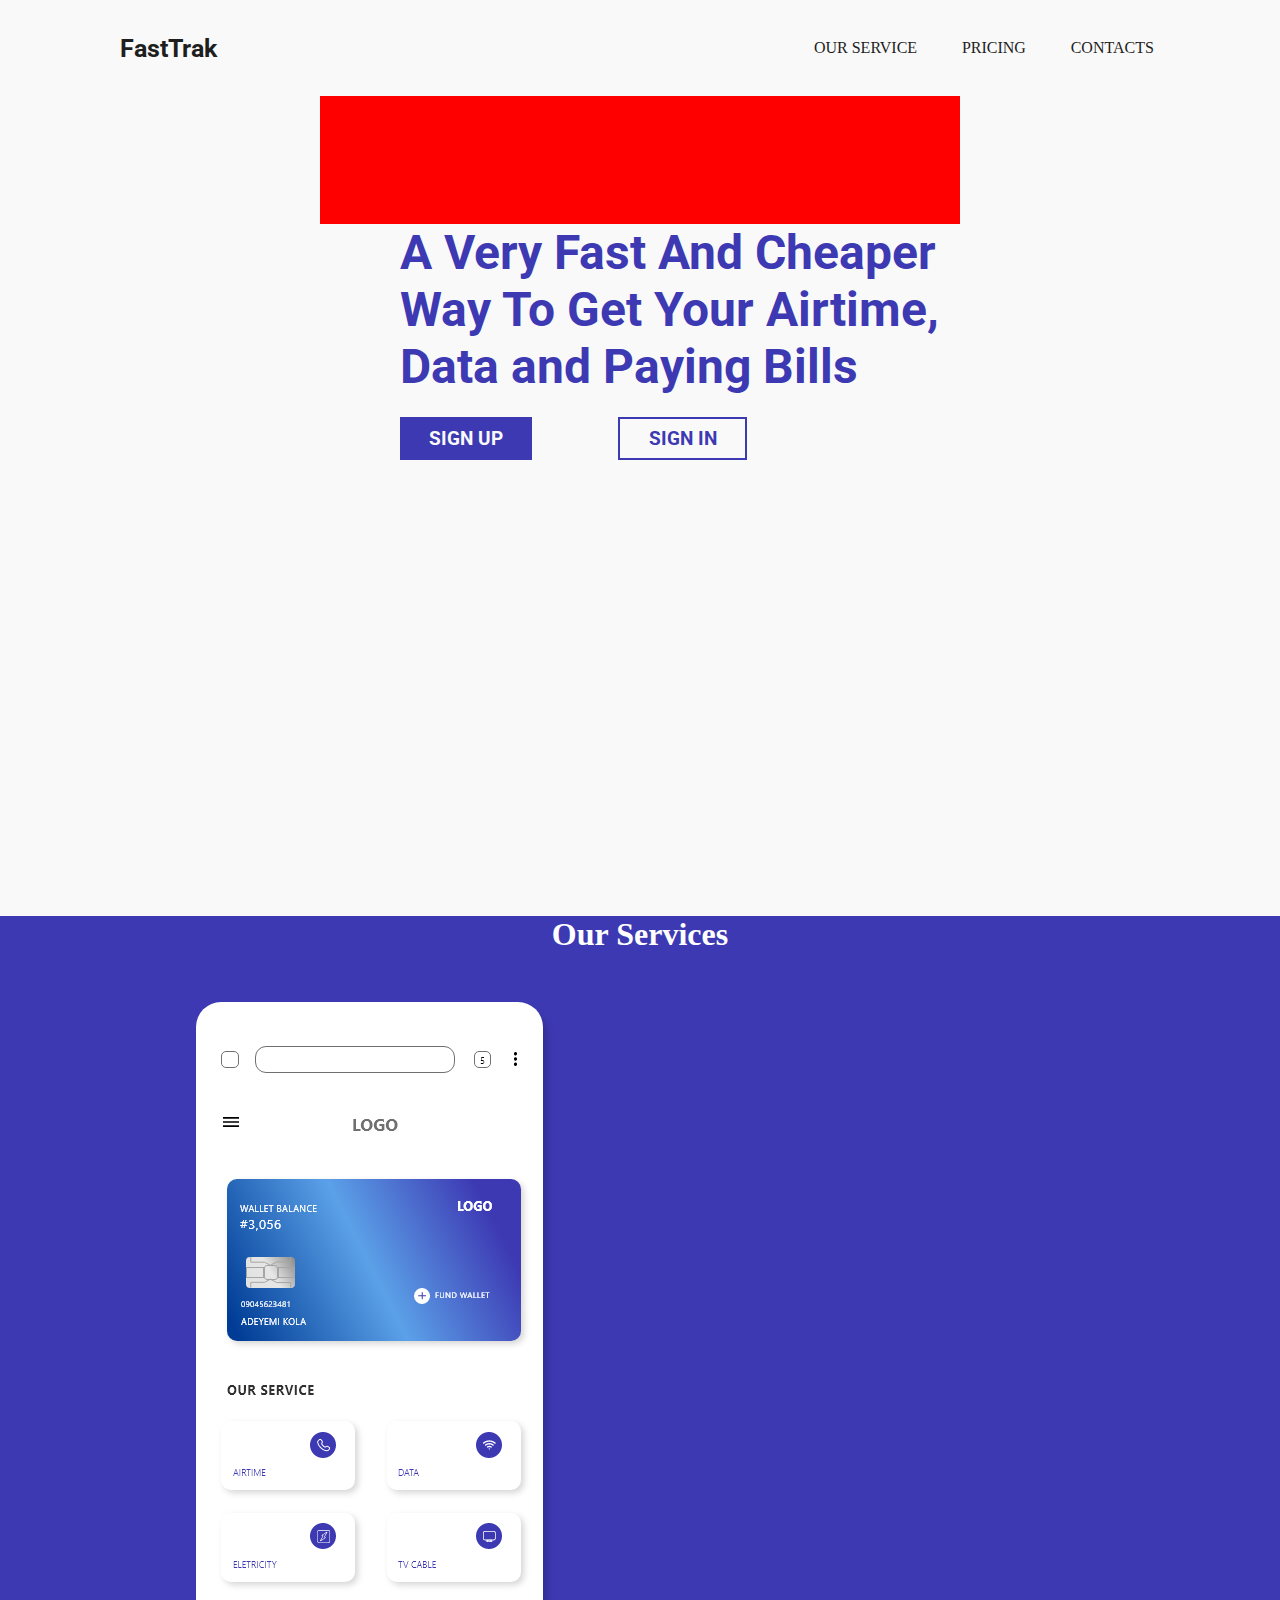
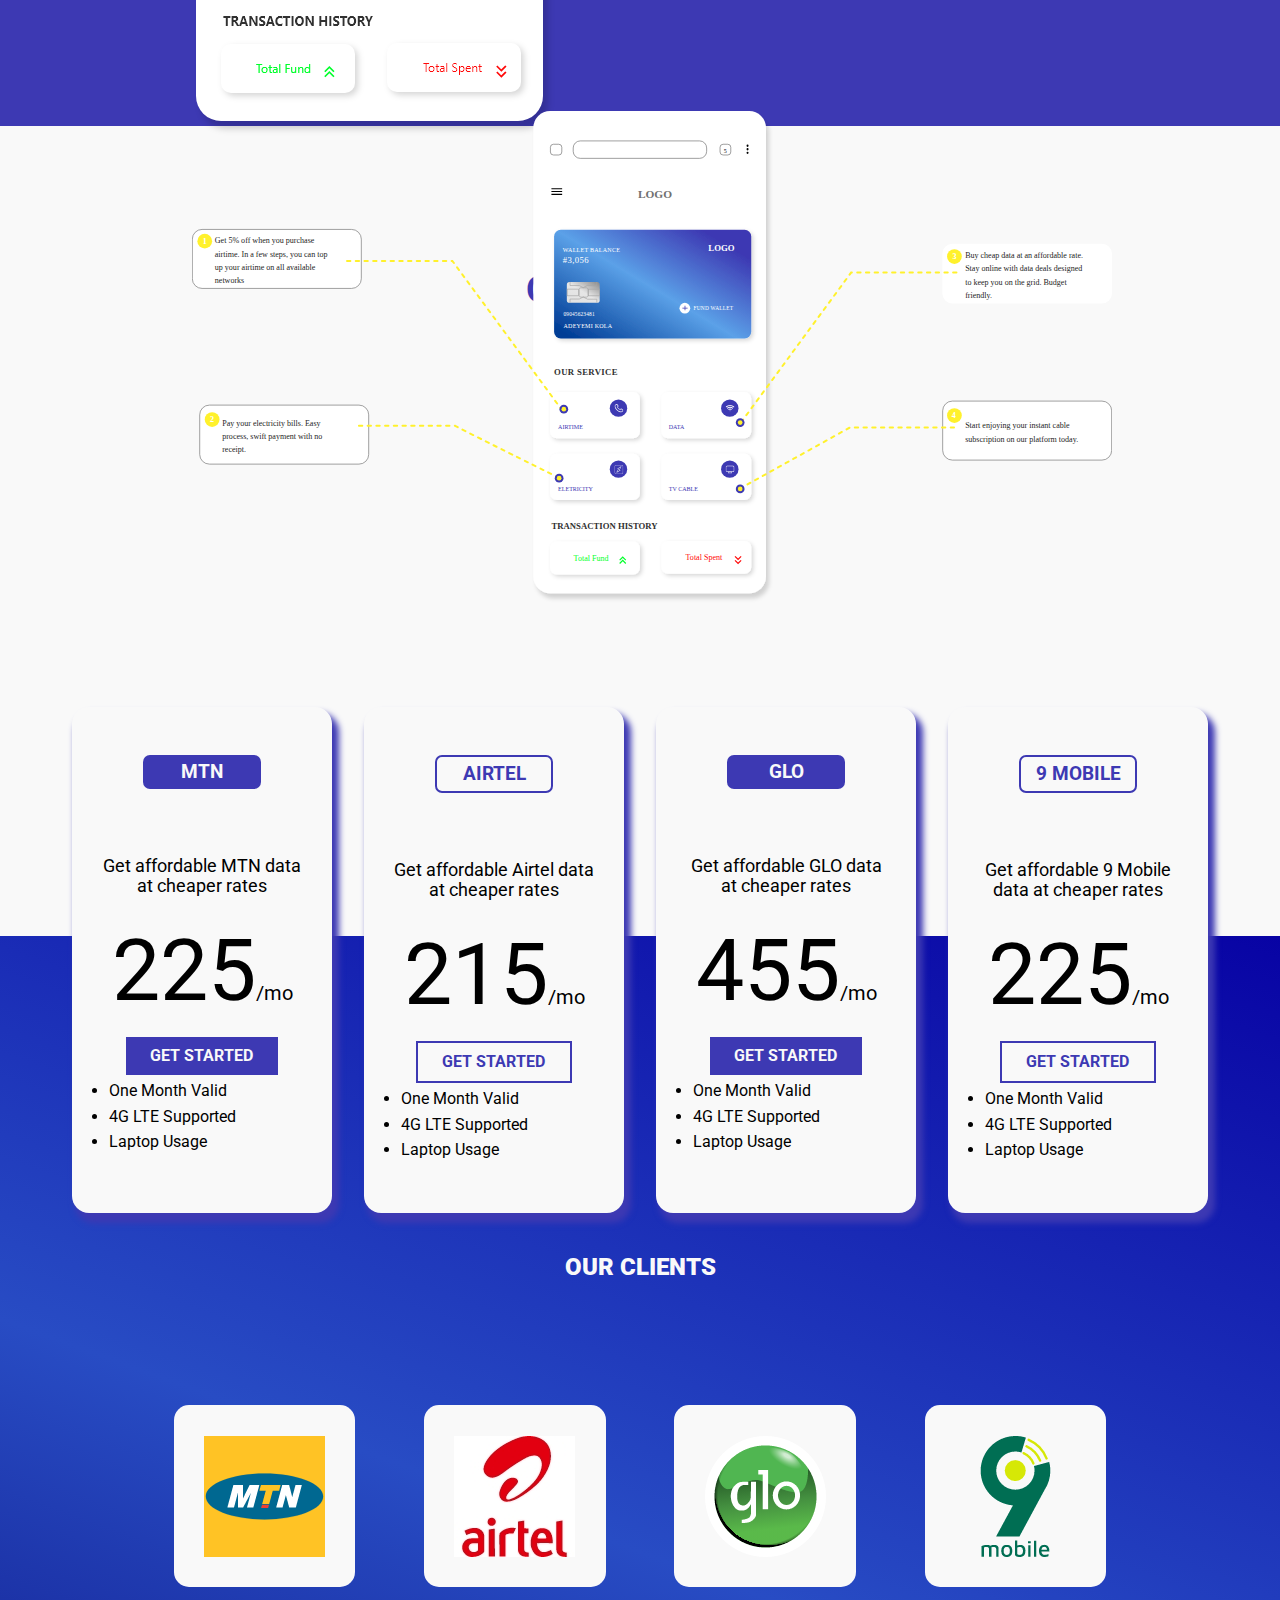
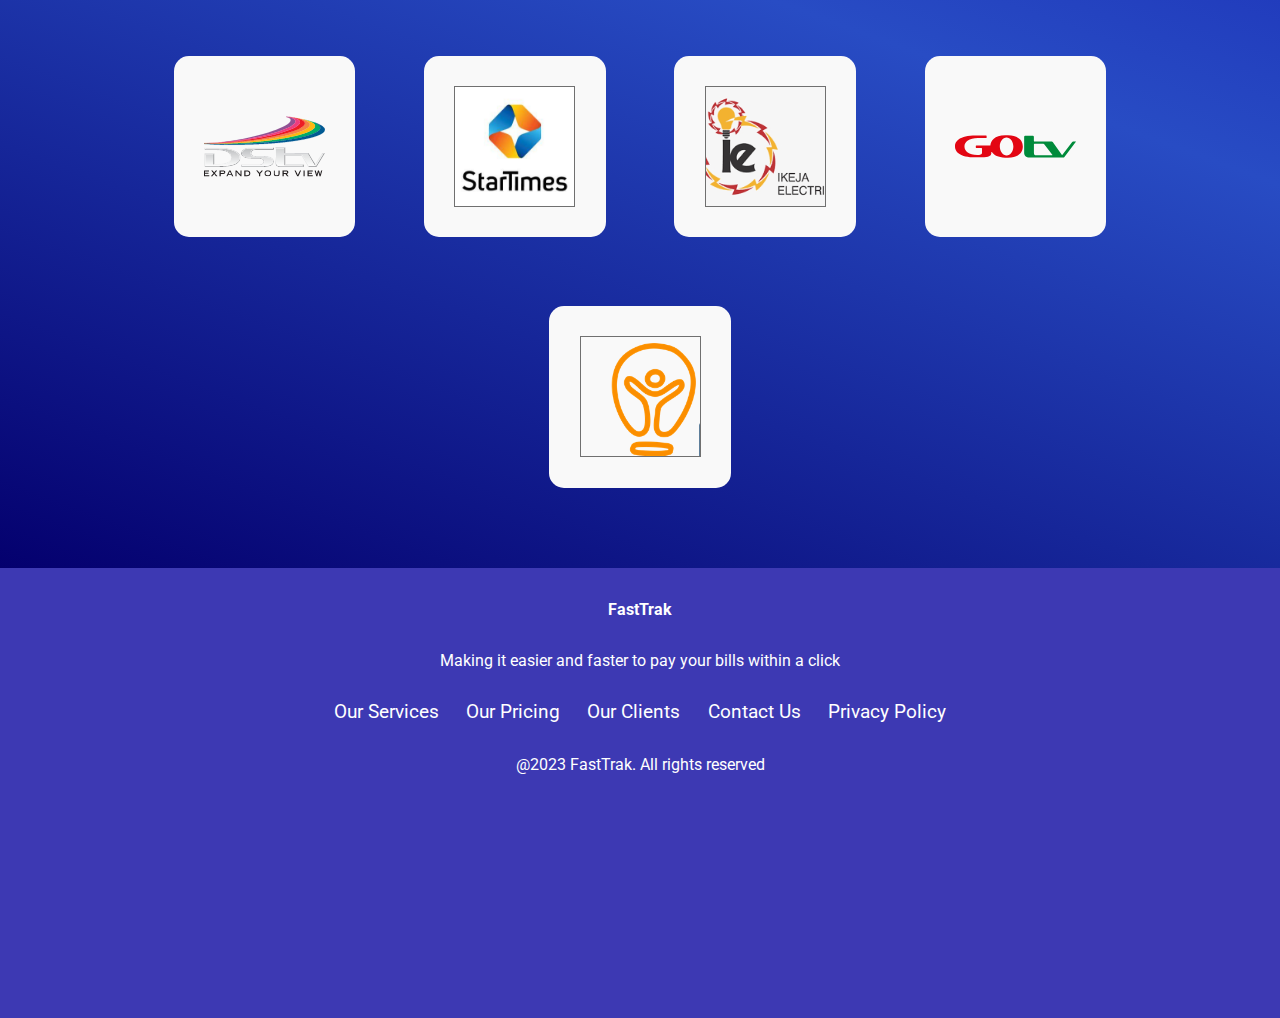
==== commit b255d50e: "chore: adjust sign in text" ====
--- a/index.html
+++ b/index.html
@@ -43,16 +43,18 @@
         <a href="/signup/signup.html" class="btn btn-main">SIGN UP</a>
         <a href="./signin/signin.html" class="btn btn-second">SIGN IN</a>
       </div>
-      <div class="hero-side hero-right">
-       <img src="./design assets/mobile.png" alt="" srcset="">
-      </div>
+
     </section>
     <!-- HERO -->
 
     <!-- OUR SERVICES -->
     <section class="our-services">
+      <h1>Our Services</h1>
+
       <div class="our_services_svg_div">
-        <h1>Our Services</h1>
+        
+          <img class="mobile_our_services_svg" src="./design assets/mobile.png" alt="" srcset="">
+         
         <svg
           xmlns="http://www.w3.org/2000/svg"
           xmlns:xlink="http://www.w3.org/1999/xlink"
@@ -1397,7 +1399,7 @@
     <!-- OUR CLIENTS -->
 
     <!-- CONTACT US -->
-    <section class="contact_us_section" id="contact">
+    <!-- <section class="contact_us_section" id="contact">
       <h2 id="contact_us_text">CONTACT US</h2>
       <div class="contact_us_form_container">
         <div class="contact_div">
@@ -1456,7 +1458,7 @@
           <button class="message_div_btn" type="submit">SEND</button>
         </div>
       </div>
-    </section>
+    </section> -->
 
     <!-- CONTACT US -->
 
